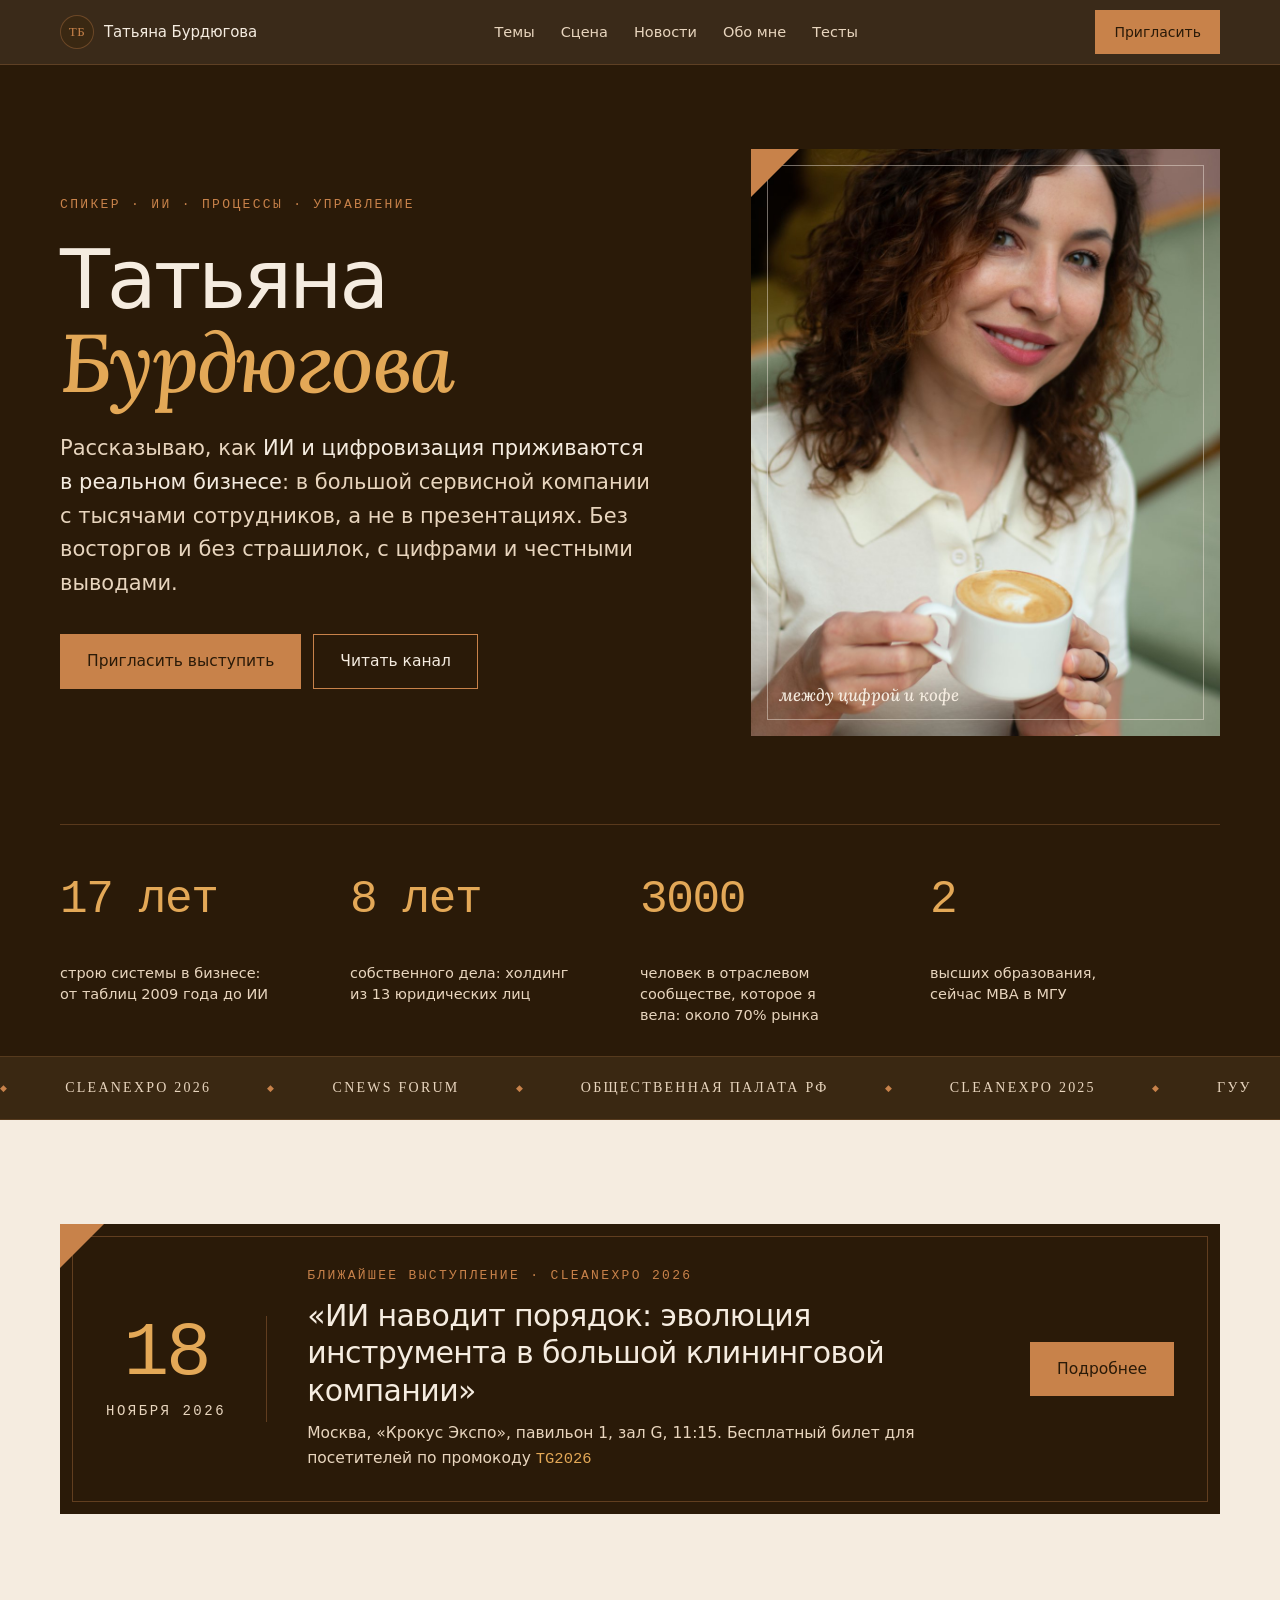
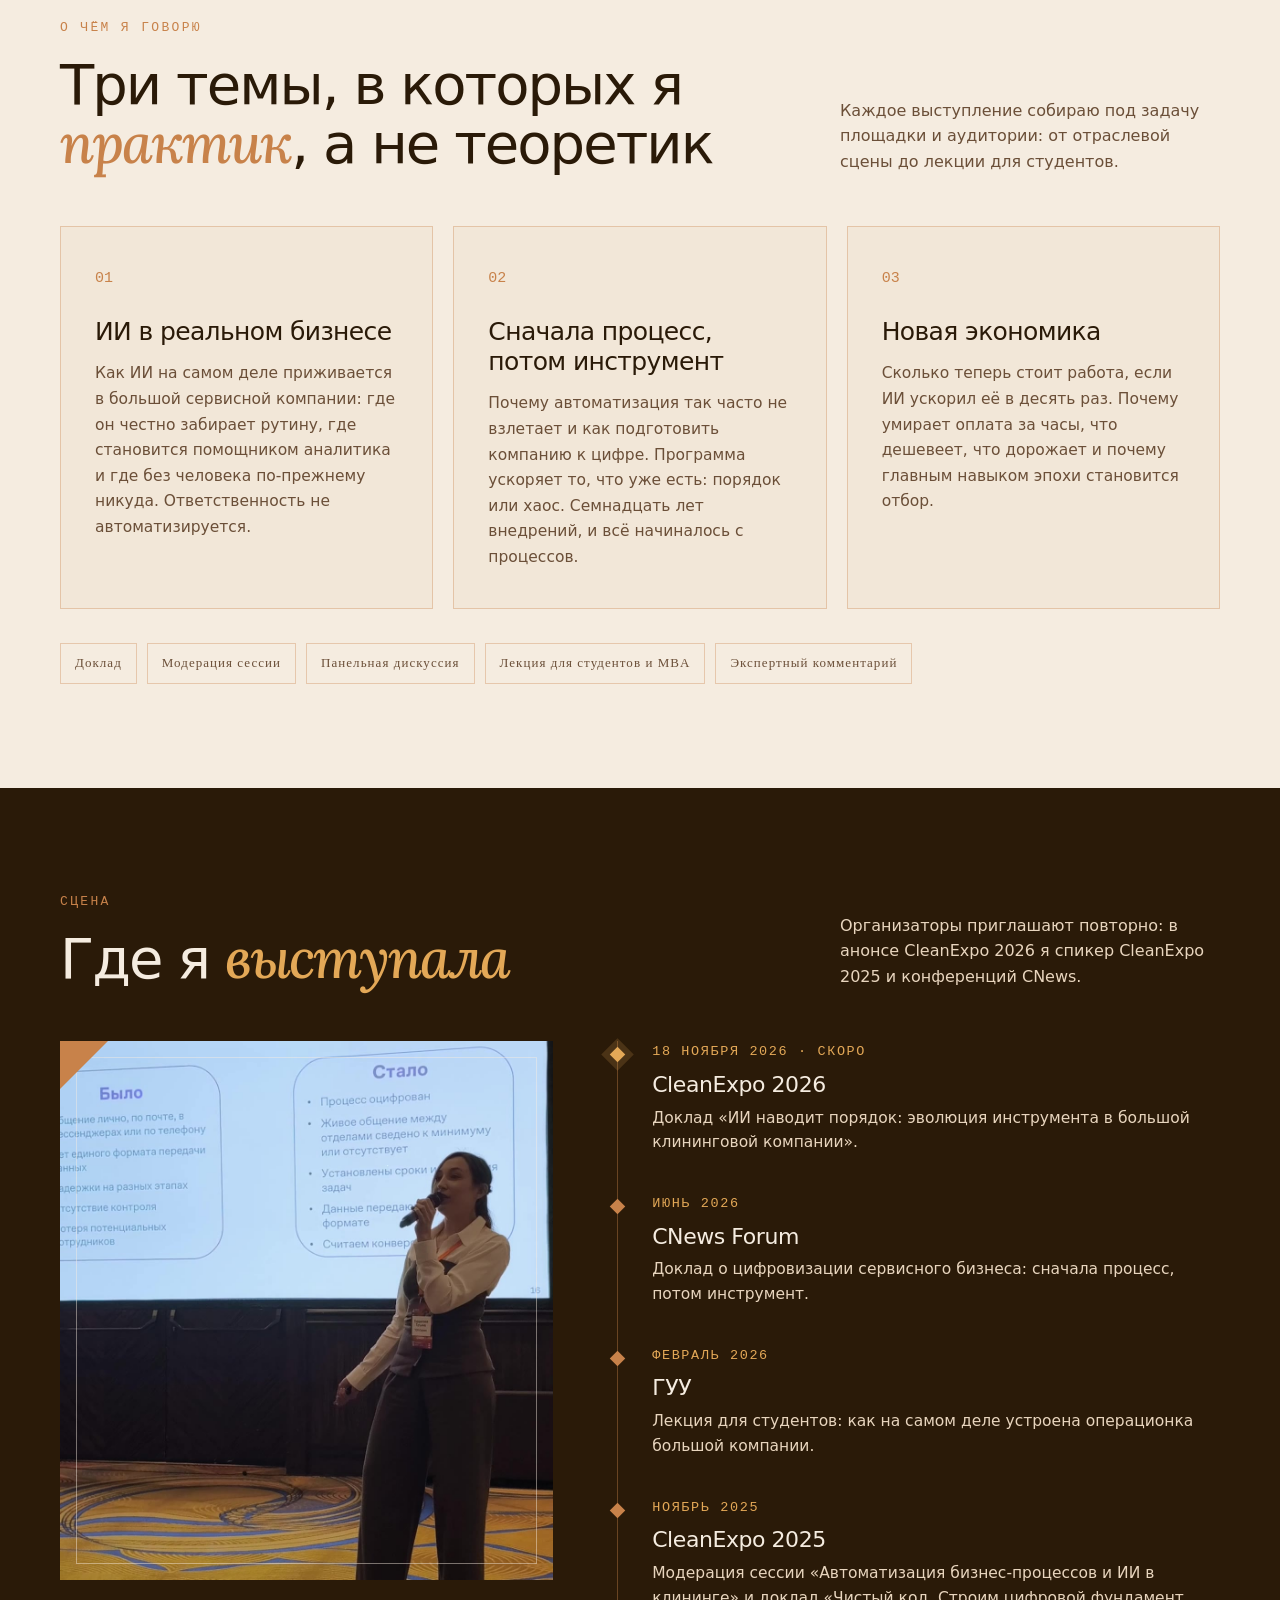
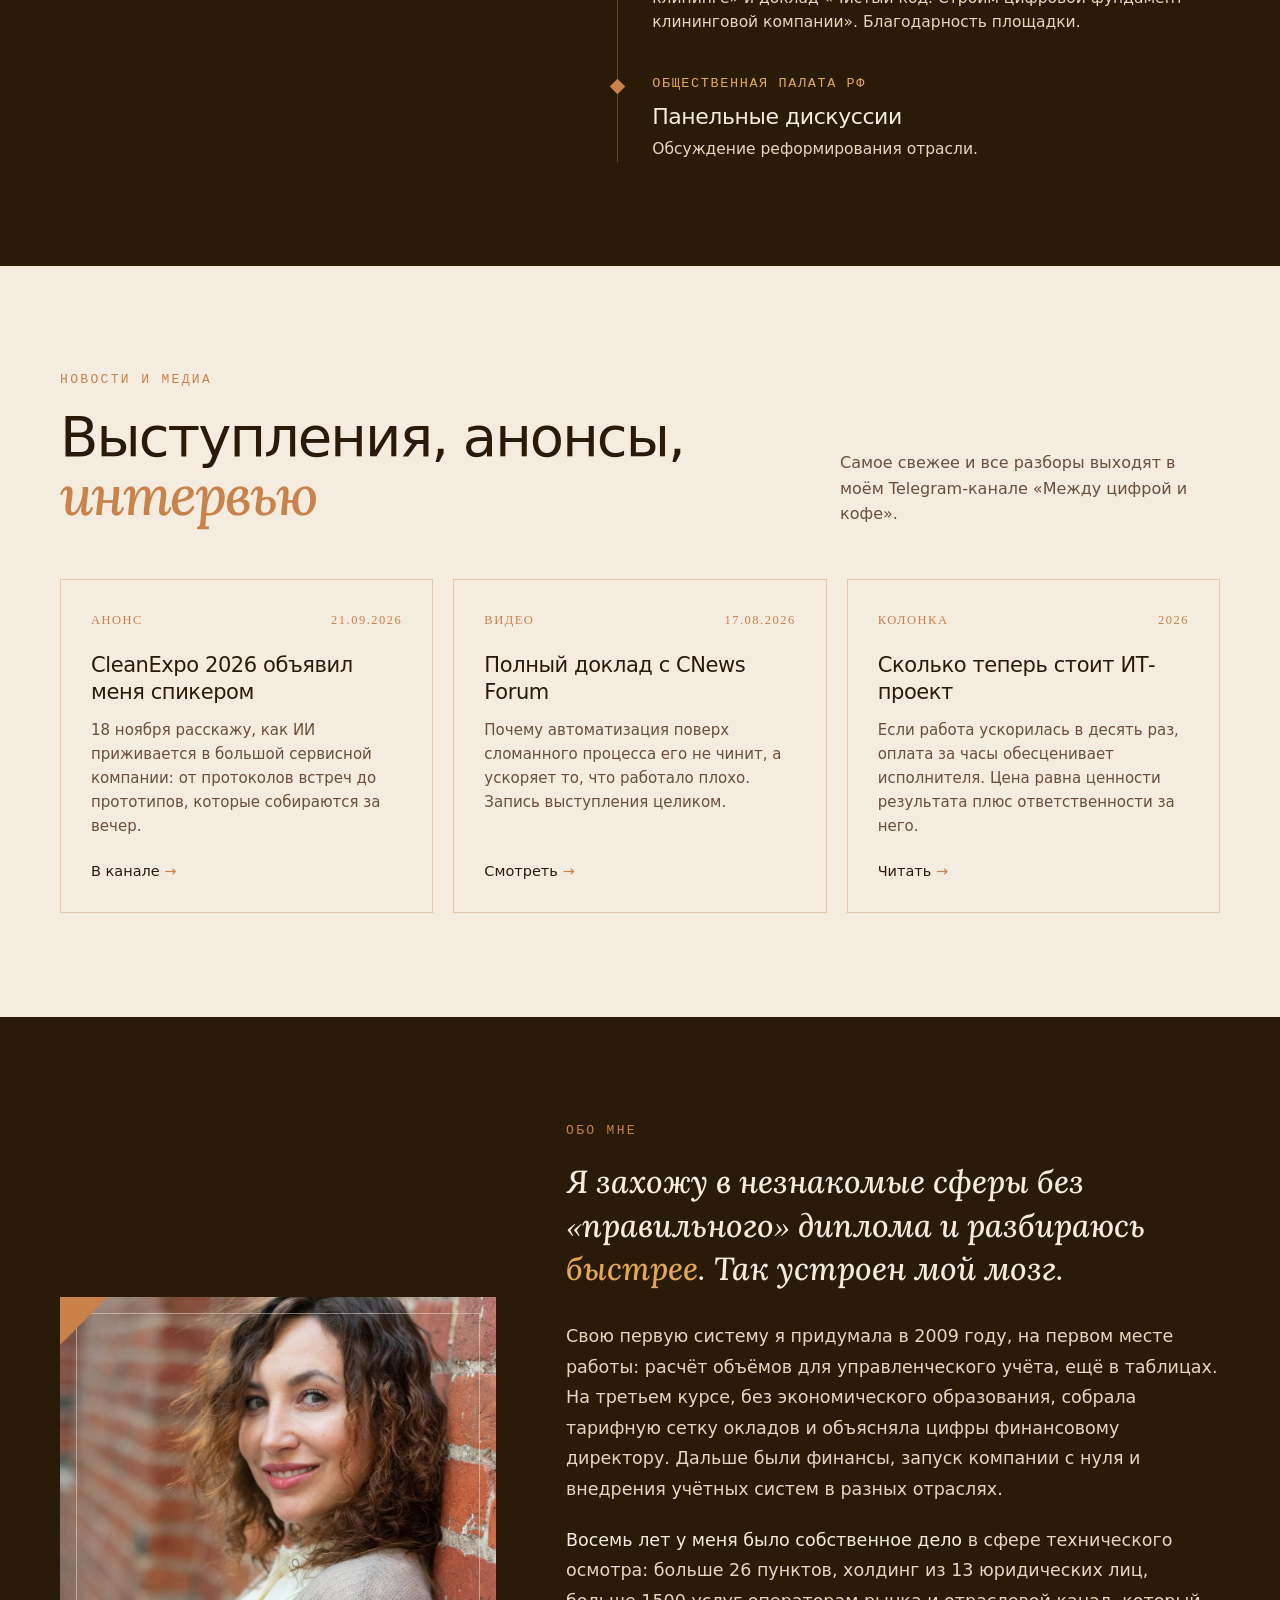
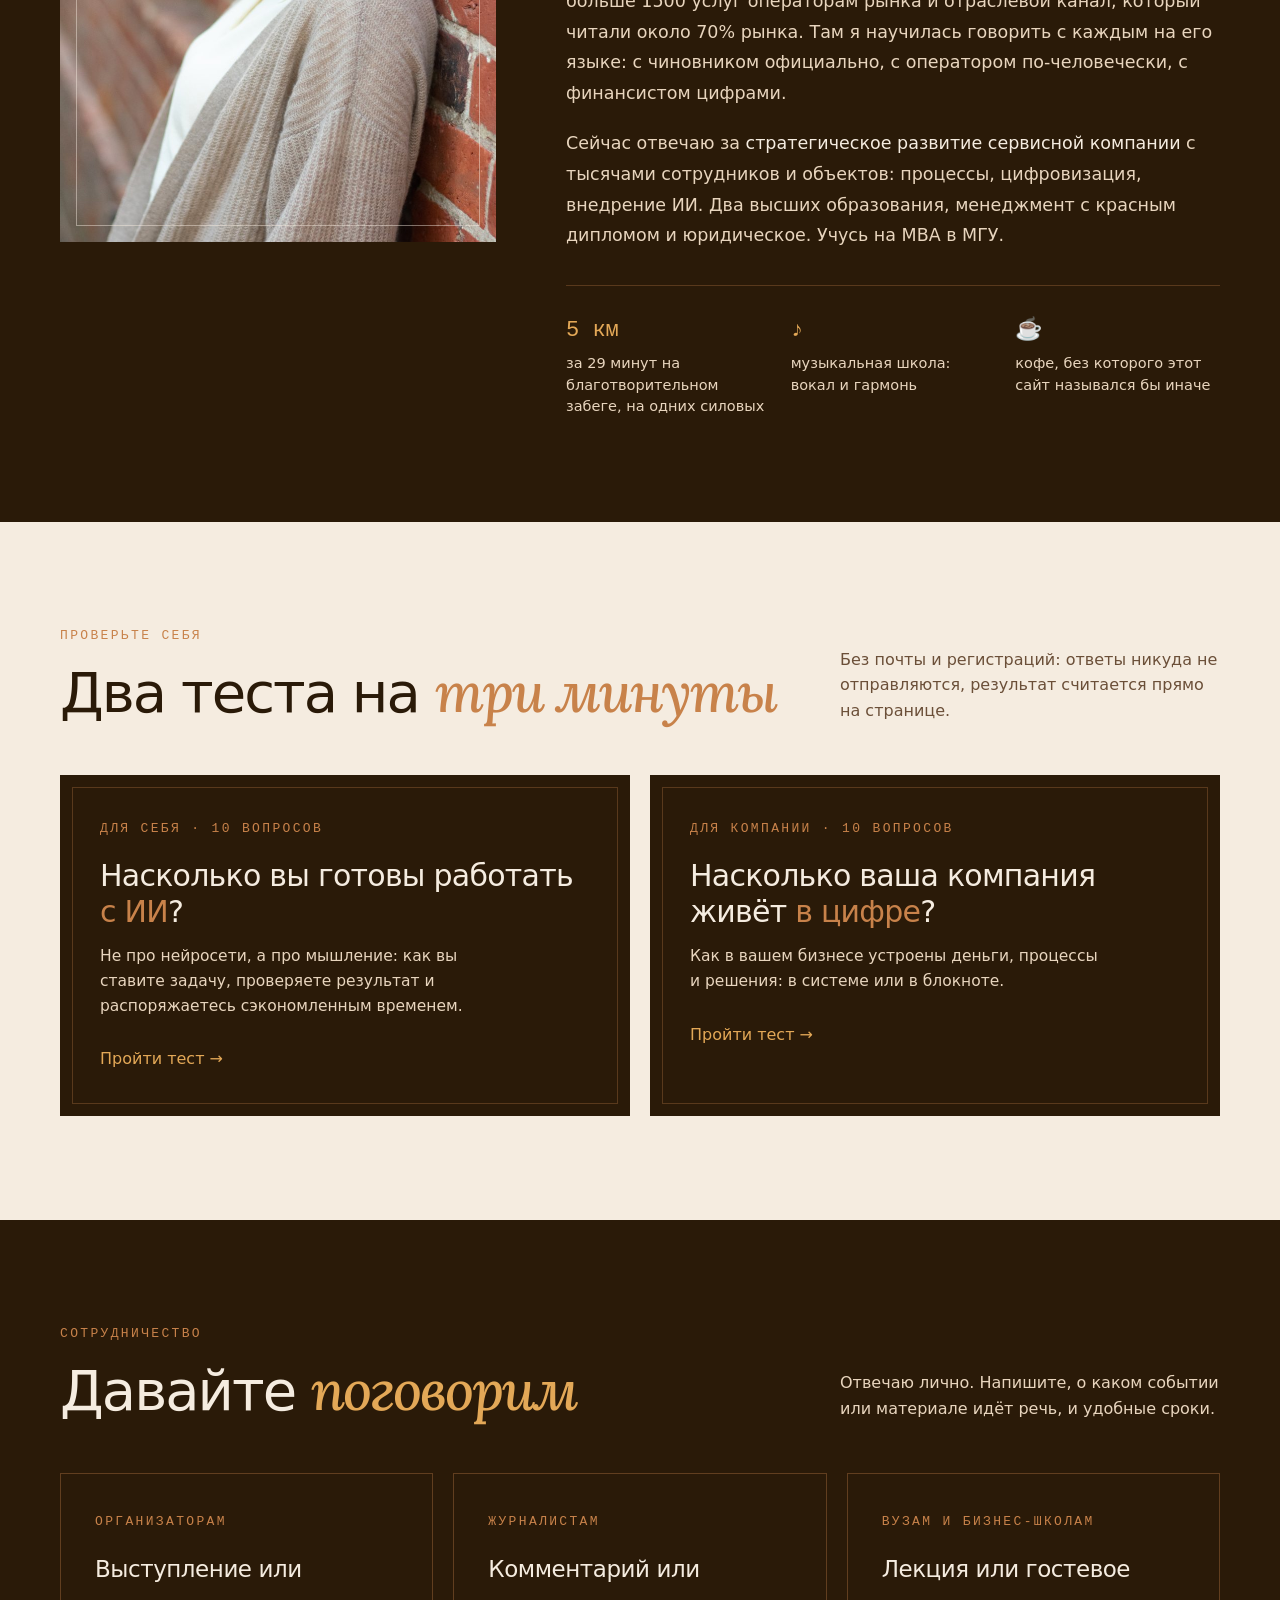
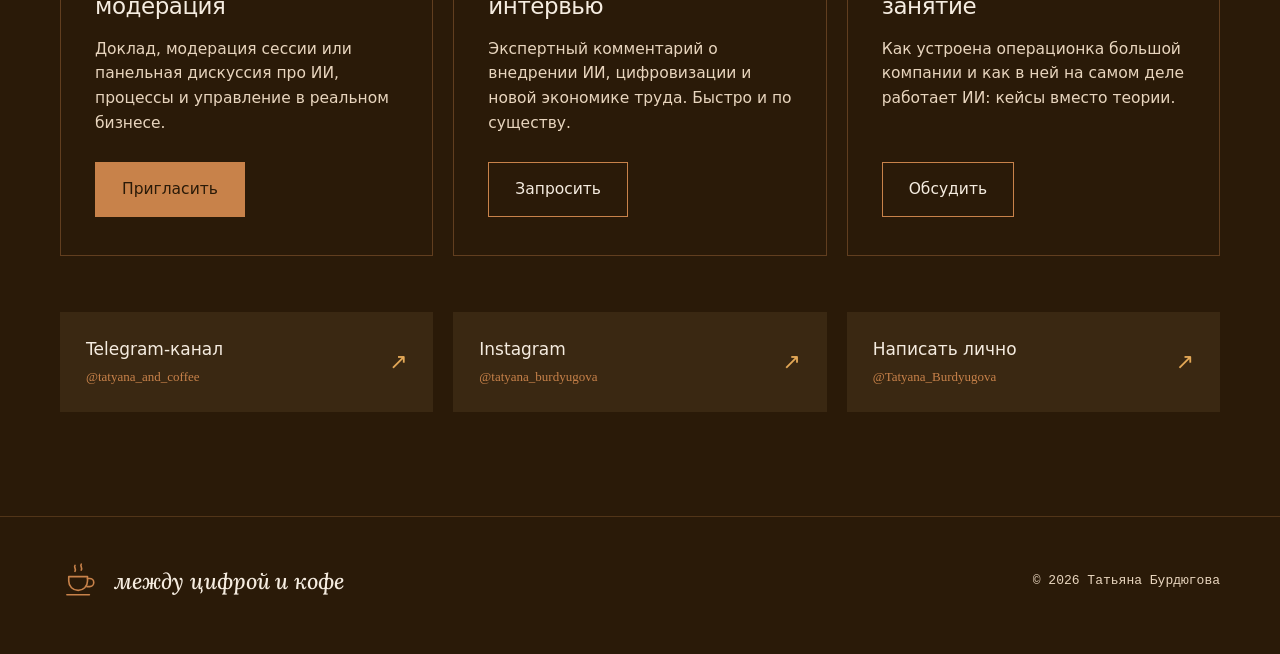
==== index.html @ 152f43ea "Сайт-визитка спикера: первая версия Co-Authored-By: Claude Opus 5.5 <noreply@anthropic.com>" ====
<!doctype html>
<html lang="ru">
<head>
<meta charset="utf-8">
<meta name="viewport" content="width=device-width, initial-scale=1">
<title>Татьяна Бурдюгова · спикер: ИИ и управление в реальном бизнесе</title>
<meta name="description" content="Татьяна Бурдюгова: спикер и практик. Как ИИ и цифровизация приживаются в большом сервисном бизнесе. Строит системы с 2009 года. Выступления, лекции, комментарии для СМИ.">
<meta property="og:title" content="Татьяна Бурдюгова · ИИ и управление в реальном бизнесе">
<meta property="og:description" content="Спикер и практик: как ИИ приживается в реальной работе большой компании. Выступления, лекции, комментарии для СМИ.">
<meta property="og:image" content="https://tatyanaburdyugova.com/img/hero.jpg">
<meta property="og:url" content="https://tatyanaburdyugova.com/">
<link rel="canonical" href="https://tatyanaburdyugova.com/">
<meta property="og:type" content="profile">
<meta name="theme-color" content="#2A1A08">
<script type="application/ld+json">
{
  "@context": "https://schema.org",
  "@type": "Person",
  "name": "Татьяна Бурдюгова",
  "url": "https://tatyanaburdyugova.com/",
  "image": "https://tatyanaburdyugova.com/img/hero.jpg",
  "description": "Спикер и практик: внедрение ИИ и цифровизация в сервисном бизнесе. Строит системы в бизнесе с 2009 года.",
  "knowsAbout": ["искусственный интеллект в бизнесе", "цифровизация", "бизнес-процессы", "управленческий учёт", "стратегия"],
  "alumniOf": ["МГУ имени М. В. Ломоносова (MBA)"],
  "sameAs": ["https://t.me/tatyana_and_coffee", "https://instagram.com/tatyana_burdyugova"]
}
</script>
<style>
  @font-face { font-family:'Inter'; font-weight:400; font-display:swap; src:url(fonts/Inter-Regular.woff2) format('woff2'); }
  @font-face { font-family:'Inter'; font-weight:500; font-display:swap; src:url(fonts/Inter-Medium.woff2) format('woff2'); }
  @font-face { font-family:'Lora'; font-style:italic; font-weight:500; font-display:swap; unicode-range:U+0301,U+0400-045F,U+0490-0491,U+04B0-04B1,U+2116; src:url(fonts/Lora-Italic-cyr.woff2) format('woff2'); }
  @font-face { font-family:'Lora'; font-style:italic; font-weight:500; font-display:swap; src:url(fonts/Lora-Italic-lat.woff2) format('woff2'); }
  @font-face { font-family:'Plex Mono'; font-weight:500; font-display:swap; unicode-range:U+0301,U+0400-045F,U+0490-0491,U+04B0-04B1,U+2116; src:url(fonts/PlexMono-cyr.woff2) format('woff2'); }
  @font-face { font-family:'Plex Mono'; font-weight:500; font-display:swap; src:url(fonts/PlexMono-lat.woff2) format('woff2'); }

  :root {
    --dark:#2A1A08; --mocha:#3A2812; --milk:#F5ECE0; --latte:#E8D5BE;
    --cinnamon:#C8824A; --espresso:#6B4F38; --amber:#E3A857;
    --line:rgba(200,130,74,.35);
    --wrap:min(1160px, 100% - 40px);
  }
  * { margin:0; padding:0; box-sizing:border-box; }
  html { scroll-behavior:smooth; -webkit-text-size-adjust:100%; }
  body { font-family:'Inter',system-ui,sans-serif; background:var(--milk); color:var(--dark); line-height:1.6; }
  a { color:inherit; }
  img { display:block; max-width:100%; height:auto; }
  ::selection { background:var(--latte); }
  :focus-visible { outline:2px solid var(--amber); outline-offset:3px; }

  .wrap { width:var(--wrap); margin:0 auto; }
  .mono { font-family:'Plex Mono',monospace; font-weight:500; }
  .voice { font-family:'Lora',serif; font-style:italic; font-weight:500; }
  .spark { color:var(--amber); }
  .light .spark { color:var(--cinnamon); }
  .tag { font-family:'Plex Mono',monospace; font-weight:500; font-size:13px; letter-spacing:.18em; text-transform:uppercase; color:var(--cinnamon); }

  /* ——— навигация ——— */
  .nav { position:sticky; top:0; z-index:20; background:rgba(42,26,8,.92); backdrop-filter:blur(10px); -webkit-backdrop-filter:blur(10px); border-bottom:1px solid rgba(200,130,74,.25); }
  .nav .wrap { display:flex; align-items:center; justify-content:space-between; height:64px; gap:20px; }
  .logo { display:flex; align-items:center; gap:10px; text-decoration:none; color:var(--milk); }
  .logo .mk { width:34px; height:34px; border-radius:50%; background:var(--mocha); border:1px solid var(--line); display:grid; place-items:center; font-family:'Plex Mono'; font-size:13px; color:var(--cinnamon); letter-spacing:.04em; }
  .logo span { font-size:15px; font-weight:500; letter-spacing:-0.01em; }
  .nav ul { display:flex; gap:26px; list-style:none; }
  .nav ul a { color:var(--latte); text-decoration:none; font-size:14.5px; }
  .nav ul a:hover { color:var(--amber); }
  .btn { display:inline-flex; align-items:center; gap:10px; padding:14px 26px; background:var(--cinnamon); color:var(--dark); text-decoration:none; font-weight:500; font-size:15.5px; border:1px solid var(--cinnamon); transition:background .2s, color .2s; }
  .btn:hover { background:var(--amber); border-color:var(--amber); }
  .btn.ghost { background:transparent; color:var(--milk); }
  .btn.ghost:hover { background:var(--mocha); color:var(--amber); }
  .light .btn.ghost { color:var(--dark); }
  .light .btn.ghost:hover { background:var(--latte); color:var(--dark); }
  .nav .btn { padding:10px 18px; font-size:14px; }
  @media (max-width:860px){ .nav ul { display:none; } }

  /* ——— первый экран ——— */
  .hero { background:var(--dark); color:var(--milk); position:relative; overflow:hidden; }
  .hero-in { display:grid; grid-template-columns:1.15fr .85fr; gap:56px; align-items:center; padding:84px 0 88px; }
  .hero h1 { font-weight:500; font-size:clamp(44px, 6.4vw, 84px); line-height:1.02; letter-spacing:-0.04em; margin:22px 0 26px; }
  .hero h1 .voice { color:var(--amber); letter-spacing:-0.02em; }
  .hero .lead { font-size:clamp(18px, 1.7vw, 21px); line-height:1.6; color:var(--latte); max-width:600px; }
  .hero .lead b { color:var(--milk); font-weight:500; }
  .hero .cta { display:flex; gap:12px; flex-wrap:wrap; margin-top:34px; }
  .photo { position:relative; }
  .photo img { width:100%; aspect-ratio:4/5; object-fit:cover; object-position:center 40%; }
  .photo::after { content:''; position:absolute; inset:16px; border:1px solid rgba(245,236,224,.45); pointer-events:none; }
  .photo .corner { position:absolute; top:0; left:0; width:0; height:0; border-top:48px solid var(--cinnamon); border-right:48px solid transparent; z-index:2; }
  .photo .cap { position:absolute; left:28px; bottom:26px; z-index:2; font-size:17px; color:var(--milk); }
  .facts { display:grid; grid-template-columns:repeat(4, 1fr); border-top:1px solid rgba(200,130,74,.3); }
  .facts div { padding:26px 22px 30px 0; }
  .facts .n { font-size:clamp(34px, 3.6vw, 48px); color:var(--amber); line-height:1; letter-spacing:-0.03em; }
  .facts p { margin-top:10px; font-size:14.5px; line-height:1.45; color:var(--latte); max-width:220px; }
  @media (max-width:900px){
    .hero-in { grid-template-columns:1fr; gap:40px; padding:56px 0 60px; }
    .photo { max-width:440px; }
    .facts { grid-template-columns:repeat(2, 1fr); }
  }

  /* ——— бегущая строка площадок ——— */
  .marquee { background:var(--mocha); color:var(--latte); overflow:hidden; border-top:1px solid rgba(200,130,74,.2); border-bottom:1px solid rgba(200,130,74,.2); }
  .marquee .track { display:flex; gap:56px; width:max-content; padding:20px 0; animation:run 38s linear infinite; }
  .marquee span { font-family:'Plex Mono'; font-size:14px; letter-spacing:.16em; text-transform:uppercase; white-space:nowrap; }
  .marquee span::before { content:'◆'; color:var(--cinnamon); margin-right:56px; font-size:9px; vertical-align:middle; }
  @keyframes run { to { transform:translateX(-50%); } }

  /* ——— секции ——— */
  section { padding:104px 0; }
  .light { background:var(--milk); color:var(--dark); }
  .dark { background:var(--dark); color:var(--milk); }
  .head { display:flex; justify-content:space-between; align-items:end; gap:30px; margin-bottom:52px; flex-wrap:wrap; }
  .head h2 { font-weight:500; font-size:clamp(34px, 4.4vw, 56px); line-height:1.06; letter-spacing:-0.035em; margin-top:16px; max-width:720px; }
  .head h2 .voice { color:var(--cinnamon); }
  .dark .head h2 .voice { color:var(--amber); }
  .head p { max-width:380px; color:var(--espresso); font-size:16px; }
  .dark .head p { color:var(--latte); }
  @media (max-width:700px){ section { padding:72px 0; } }

  /* ближайшее выступление */
  .next { position:relative; display:grid; grid-template-columns:auto 1fr auto; gap:40px; align-items:center; padding:42px 46px; background:var(--dark); color:var(--milk); }
  .next::after { content:''; position:absolute; inset:12px; border:1px solid rgba(200,130,74,.35); pointer-events:none; }
  .next .corner { position:absolute; top:0; left:0; border-top:44px solid var(--cinnamon); border-right:44px solid transparent; }
  .next .date { text-align:center; padding-right:40px; border-right:1px solid rgba(200,130,74,.35); }
  .next .date .d { font-size:76px; line-height:1; color:var(--amber); letter-spacing:-0.04em; }
  .next .date .m { font-size:14px; letter-spacing:.18em; text-transform:uppercase; color:var(--latte); margin-top:8px; }
  .next h3 { font-weight:500; font-size:clamp(22px, 2.4vw, 30px); line-height:1.25; letter-spacing:-0.02em; margin:10px 0 12px; }
  .next p { color:var(--latte); font-size:15.5px; }
  .next p b { color:var(--amber); font-weight:500; }
  @media (max-width:860px){ .next { grid-template-columns:1fr; padding:36px 28px; gap:24px; } .next .date { border-right:none; padding-right:0; text-align:left; } }

  /* темы */
  .topics { display:grid; grid-template-columns:repeat(3, 1fr); gap:20px; margin-top:22px; }
  .topic { position:relative; padding:40px 34px 38px; border:1px solid var(--line); background:rgba(232,213,190,.25); transition:transform .25s, background .25s; }
  .topic:hover { transform:translateY(-4px); background:var(--latte); }
  .topic .num { font-size:15px; color:var(--cinnamon); }
  .topic h3 { font-weight:500; font-size:25px; line-height:1.2; letter-spacing:-0.025em; margin:26px 0 14px; }
  .topic p { font-size:15.5px; color:var(--espresso); line-height:1.65; }
  .formats { display:flex; flex-wrap:wrap; gap:10px; margin-top:34px; }
  .formats span { font-family:'Plex Mono'; font-size:13px; letter-spacing:.08em; padding:9px 14px; border:1px solid var(--line); color:var(--espresso); }
  @media (max-width:900px){ .topics { grid-template-columns:1fr; } }

  /* сцена */
  .stage { display:grid; grid-template-columns:.9fr 1.1fr; gap:64px; align-items:start; }
  .stage .photo img { aspect-ratio:auto; }
  .tl { list-style:none; border-left:1px solid rgba(200,130,74,.4); }
  .tl li { position:relative; padding:0 0 38px 34px; }
  .tl li::before { content:''; position:absolute; left:-6px; top:8px; width:11px; height:11px; background:var(--cinnamon); transform:rotate(45deg); }
  .tl li.soon::before { background:var(--amber); box-shadow:0 0 0 6px rgba(227,168,87,.18); }
  .tl .when { font-size:13.5px; letter-spacing:.12em; text-transform:uppercase; color:var(--amber); }
  .tl h3 { font-weight:500; font-size:22px; line-height:1.3; letter-spacing:-0.02em; margin:8px 0 6px; }
  .tl p { color:var(--latte); font-size:15.5px; }
  @media (max-width:900px){ .stage { grid-template-columns:1fr; gap:44px; } }

  /* новости */
  .news { display:grid; grid-template-columns:repeat(3, 1fr); gap:20px; }
  .card { display:flex; flex-direction:column; padding:30px 30px 28px; border:1px solid var(--line); text-decoration:none; transition:background .25s, transform .25s; min-height:250px; }
  .card:hover { background:var(--latte); transform:translateY(-4px); }
  .card .meta { display:flex; justify-content:space-between; gap:12px; font-family:'Plex Mono'; font-size:12.5px; letter-spacing:.12em; text-transform:uppercase; color:var(--cinnamon); }
  .card h3 { font-weight:500; font-size:21px; line-height:1.3; letter-spacing:-0.02em; margin:22px 0 12px; }
  .card p { font-size:15px; color:var(--espresso); }
  .card .more { margin-top:auto; padding-top:22px; font-size:14.5px; font-weight:500; color:var(--dark); }
  .card .more::after { content:' →'; color:var(--cinnamon); }
  @media (max-width:900px){ .news { grid-template-columns:1fr; } .card { min-height:0; } }

  /* обо мне */
  .about { display:grid; grid-template-columns:.8fr 1.2fr; gap:70px; align-items:center; }
  .about .text p { font-size:17.5px; line-height:1.75; color:var(--latte); margin-bottom:20px; }
  .about .text p b { color:var(--milk); font-weight:500; }
  .about .text .quote { font-size:clamp(24px, 2.6vw, 32px); line-height:1.35; color:var(--milk); margin-bottom:30px; }
  .about .text .quote span { color:var(--amber); }
  .offwork { margin-top:34px; padding-top:28px; border-top:1px solid rgba(200,130,74,.3); display:grid; grid-template-columns:repeat(3, 1fr); gap:20px; }
  .offwork div { font-size:14.5px; color:var(--latte); line-height:1.5; }
  .offwork .mono { display:block; color:var(--amber); font-size:22px; margin-bottom:6px; }
  @media (max-width:900px){ .about { grid-template-columns:1fr; gap:44px; } .offwork { grid-template-columns:1fr; } }

  /* тесты */
  .tests { display:grid; grid-template-columns:1fr 1fr; gap:20px; }
  .test { position:relative; padding:44px 40px; background:var(--dark); color:var(--milk); text-decoration:none; overflow:hidden; transition:transform .25s; }
  .test:hover { transform:translateY(-4px); }
  .test::after { content:''; position:absolute; inset:12px; border:1px solid rgba(200,130,74,.3); pointer-events:none; }
  .test h3 { font-weight:500; font-size:clamp(24px, 2.4vw, 30px); line-height:1.2; letter-spacing:-0.025em; margin:18px 0 14px; }
  .test p { color:var(--latte); font-size:15.5px; max-width:420px; }
  .test .go { display:inline-block; margin-top:28px; color:var(--amber); font-weight:500; }
  .test .go::after { content:' →'; }
  @media (max-width:900px){ .tests { grid-template-columns:1fr; } }

  /* запросы и площадки */
  .reqs { display:grid; grid-template-columns:repeat(3, 1fr); gap:20px; }
  .req { padding:38px 34px; border:1px solid rgba(200,130,74,.35); display:flex; flex-direction:column; }
  .req h3 { font-weight:500; font-size:23px; letter-spacing:-0.02em; margin:18px 0 12px; }
  .req p { color:var(--latte); font-size:15.5px; margin-bottom:26px; }
  .req .btn { margin-top:auto; align-self:flex-start; }
  .links { display:grid; grid-template-columns:repeat(3, 1fr); gap:20px; margin-top:56px; }
  .links a { display:flex; justify-content:space-between; align-items:center; padding:24px 26px; background:var(--mocha); text-decoration:none; transition:background .2s; }
  .links a:hover { background:#4A3418; }
  .links b { font-weight:500; font-size:17px; color:var(--milk); display:block; }
  .links small { font-family:'Plex Mono'; font-size:13px; color:var(--cinnamon); }
  .links .arr { color:var(--amber); font-size:22px; }
  @media (max-width:900px){ .reqs, .links { grid-template-columns:1fr; } }

  footer { background:var(--dark); color:var(--latte); padding:44px 0 54px; border-top:1px solid rgba(200,130,74,.25); }
  footer .wrap { display:flex; justify-content:space-between; align-items:center; gap:20px; flex-wrap:wrap; }
  footer .sig { display:flex; align-items:center; gap:14px; }
  footer .sig .voice { font-size:22px; color:var(--milk); }
  footer small { font-size:13px; }

  /* появление при прокрутке */
  .rv { opacity:0; transform:translateY(26px); transition:opacity .7s ease, transform .7s ease; }
  .rv.on { opacity:1; transform:none; }
  @media (prefers-reduced-motion: reduce){ .rv { opacity:1; transform:none; transition:none; } .marquee .track { animation:none; } html { scroll-behavior:auto; } }
</style>
</head>
<body>

<nav class="nav" aria-label="Основное меню">
  <div class="wrap">
    <a class="logo" href="#top"><span class="mk">ТБ</span><span>Татьяна Бурдюгова</span></a>
    <ul>
      <li><a href="#topics">Темы</a></li>
      <li><a href="#stage">Сцена</a></li>
      <li><a href="#news">Новости</a></li>
      <li><a href="#about">Обо мне</a></li>
      <li><a href="#tests">Тесты</a></li>
    </ul>
    <a class="btn" href="#contact">Пригласить</a>
  </div>
</nav>

<!-- ПЕРВЫЙ ЭКРАН -->
<header class="hero" id="top">
  <div class="wrap hero-in">
    <div>
      <div class="tag">Спикер · ИИ · процессы · управление</div>
      <h1>Татьяна<br><span class="voice">Бурдюгова</span></h1>
      <p class="lead">Рассказываю, как <b>ИИ и цифровизация приживаются в реальном бизнесе</b>: в большой сервисной компании с тысячами сотрудников, а не в презентациях. Без восторгов и без страшилок, с цифрами и честными выводами.</p>
      <div class="cta">
        <a class="btn" href="#contact">Пригласить выступить</a>
        <a class="btn ghost" href="https://t.me/tatyana_and_coffee" target="_blank" rel="noopener">Читать канал</a>
      </div>
    </div>
    <div class="photo">
      <div class="corner"></div>
      <img src="img/hero.jpg" alt="Татьяна Бурдюгова с чашкой капучино" width="1000" height="1500" fetchpriority="high">
      <div class="cap voice">между цифрой и кофе</div>
    </div>
  </div>
  <div class="wrap facts">
    <div><div class="n mono">17 лет</div><p>строю системы в бизнесе: от таблиц 2009 года до ИИ</p></div>
    <div><div class="n mono">8 лет</div><p>собственного дела: холдинг из 13 юридических лиц</p></div>
    <div><div class="n mono">3000</div><p>человек в отраслевом сообществе, которое я вела: около 70% рынка</p></div>
    <div><div class="n mono">2</div><p>высших образования, сейчас MBA в МГУ</p></div>
  </div>
</header>

<div class="marquee" aria-hidden="true">
  <div class="track">
    <span>CleanExpo 2026</span><span>CNews Forum</span><span>Общественная палата РФ</span><span>CleanExpo 2025</span><span>ГУУ</span><span>MBA МГУ</span>
    <span>CleanExpo 2026</span><span>CNews Forum</span><span>Общественная палата РФ</span><span>CleanExpo 2025</span><span>ГУУ</span><span>MBA МГУ</span>
  </div>
</div>

<!-- БЛИЖАЙШЕЕ ВЫСТУПЛЕНИЕ -->
<section class="light" style="padding-bottom:40px">
  <div class="wrap rv">
    <div class="next">
      <div class="corner"></div>
      <div class="date mono"><div class="d">18</div><div class="m">ноября 2026</div></div>
      <div>
        <div class="tag">Ближайшее выступление · CleanExpo 2026</div>
        <h3>«ИИ наводит порядок: эволюция инструмента в большой клининговой компании»</h3>
        <p>Москва, «Крокус Экспо», павильон 1, зал G, 11:15. Бесплатный билет для посетителей по промокоду <b class="mono">TG2026</b></p>
      </div>
      <a class="btn" href="https://t.me/tatyana_and_coffee" target="_blank" rel="noopener">Подробнее</a>
    </div>
  </div>
</section>

<!-- ТЕМЫ -->
<section class="light" id="topics" style="padding-top:64px">
  <div class="wrap">
    <div class="head rv">
      <div>
        <div class="tag">О чём я говорю</div>
        <h2>Три темы, в которых я <span class="voice">практик</span>, а не теоретик</h2>
      </div>
      <p>Каждое выступление собираю под задачу площадки и аудитории: от отраслевой сцены до лекции для студентов.</p>
    </div>
    <div class="topics">
      <article class="topic rv">
        <div class="num mono">01</div>
        <h3>ИИ в реальном бизнесе</h3>
        <p>Как ИИ на самом деле приживается в большой сервисной компании: где он честно забирает рутину, где становится помощником аналитика и где без человека по-прежнему никуда. Ответственность не автоматизируется.</p>
      </article>
      <article class="topic rv">
        <div class="num mono">02</div>
        <h3>Сначала процесс, потом инструмент</h3>
        <p>Почему автоматизация так часто не взлетает и как подготовить компанию к цифре. Программа ускоряет то, что уже есть: порядок или хаос. Семнадцать лет внедрений, и всё начиналось с процессов.</p>
      </article>
      <article class="topic rv">
        <div class="num mono">03</div>
        <h3>Новая экономика</h3>
        <p>Сколько теперь стоит работа, если ИИ ускорил её в десять раз. Почему умирает оплата за часы, что дешевеет, что дорожает и почему главным навыком эпохи становится отбор.</p>
      </article>
    </div>
    <div class="formats rv">
      <span>Доклад</span><span>Модерация сессии</span><span>Панельная дискуссия</span><span>Лекция для студентов и MBA</span><span>Экспертный комментарий</span>
    </div>
  </div>
</section>

<!-- СЦЕНА -->
<section class="dark" id="stage">
  <div class="wrap">
    <div class="head rv">
      <div>
        <div class="tag">Сцена</div>
        <h2>Где я <span class="voice">выступала</span></h2>
      </div>
      <p>Организаторы приглашают повторно: в анонсе CleanExpo 2026 я спикер CleanExpo 2025 и конференций CNews.</p>
    </div>
    <div class="stage">
      <div class="photo rv">
        <div class="corner"></div>
        <img src="img/stage.jpg" alt="Татьяна Бурдюгова на сцене CNews Forum, слайд «Было / Стало»" width="1080" height="1180" loading="lazy">
      </div>
      <ul class="tl rv">
        <li class="soon"><div class="when mono">18 ноября 2026 · скоро</div><h3>CleanExpo 2026</h3><p>Доклад «ИИ наводит порядок: эволюция инструмента в большой клининговой компании».</p></li>
        <li><div class="when mono">июнь 2026</div><h3>CNews Forum</h3><p>Доклад о цифровизации сервисного бизнеса: сначала процесс, потом инструмент.</p></li>
        <li><div class="when mono">февраль 2026</div><h3>ГУУ</h3><p>Лекция для студентов: как на самом деле устроена операционка большой компании.</p></li>
        <li><div class="when mono">ноябрь 2025</div><h3>CleanExpo 2025</h3><p>Модерация сессии «Автоматизация бизнес-процессов и ИИ в клининге» и доклад «Чистый код. Строим цифровой фундамент клининговой компании». Благодарность площадки.</p></li>
        <li style="padding-bottom:0"><div class="when mono">Общественная палата РФ</div><h3>Панельные дискуссии</h3><p>Обсуждение реформирования отрасли.</p></li>
      </ul>
    </div>
  </div>
</section>

<!-- НОВОСТИ (новые добавлять первыми) -->
<section class="light" id="news">
  <div class="wrap">
    <div class="head rv">
      <div>
        <div class="tag">Новости и медиа</div>
        <h2>Выступления, анонсы, <span class="voice">интервью</span></h2>
      </div>
      <p>Самое свежее и все разборы выходят в моём Telegram-канале «Между цифрой и кофе».</p>
    </div>
    <div class="news">
      <a class="card rv" href="https://t.me/tatyana_and_coffee" target="_blank" rel="noopener">
        <div class="meta"><span>Анонс</span><span>21.09.2026</span></div>
        <h3>CleanExpo 2026 объявил меня спикером</h3>
        <p>18 ноября расскажу, как ИИ приживается в большой сервисной компании: от протоколов встреч до прототипов, которые собираются за вечер.</p>
        <span class="more">В канале</span>
      </a>
      <a class="card rv" href="https://t.me/tatyana_and_coffee" target="_blank" rel="noopener">
        <div class="meta"><span>Видео</span><span>17.08.2026</span></div>
        <h3>Полный доклад с CNews Forum</h3>
        <p>Почему автоматизация поверх сломанного процесса его не чинит, а ускоряет то, что работало плохо. Запись выступления целиком.</p>
        <span class="more">Смотреть</span>
      </a>
      <a class="card rv" href="https://t.me/tatyana_and_coffee" target="_blank" rel="noopener">
        <div class="meta"><span>Колонка</span><span>2026</span></div>
        <h3>Сколько теперь стоит ИТ-проект</h3>
        <p>Если работа ускорилась в десять раз, оплата за часы обесценивает исполнителя. Цена равна ценности результата плюс ответственности за него.</p>
        <span class="more">Читать</span>
      </a>
    </div>
  </div>
</section>

<!-- ОБО МНЕ -->
<section class="dark" id="about">
  <div class="wrap about">
    <div class="photo rv">
      <div class="corner"></div>
      <img src="img/about.jpg" alt="Татьяна Бурдюгова" width="866" height="1300" loading="lazy">
    </div>
    <div class="text rv">
      <div class="tag" style="margin-bottom:20px">Обо мне</div>
      <p class="quote voice">Я захожу в незнакомые сферы без «правильного» диплома и разбираюсь <span>быстрее</span>. Так устроен мой мозг.</p>
      <p>Свою первую систему я придумала в 2009 году, на первом месте работы: расчёт объёмов для управленческого учёта, ещё в таблицах. На третьем курсе, без экономического образования, собрала тарифную сетку окладов и объясняла цифры финансовому директору. Дальше были финансы, запуск компании с нуля и внедрения учётных систем в разных отраслях.</p>
      <p><b>Восемь лет у меня было собственное дело</b> в сфере технического осмотра: больше 26 пунктов, холдинг из 13 юридических лиц, больше 1500 услуг операторам рынка и отраслевой канал, который читали около 70% рынка. Там я научилась говорить с каждым на его языке: с чиновником официально, с оператором по-человечески, с финансистом цифрами.</p>
      <p>Сейчас отвечаю за <b>стратегическое развитие сервисной компании</b> с тысячами сотрудников и объектов: процессы, цифровизация, внедрение ИИ. Два высших образования, менеджмент с красным дипломом и юридическое. Учусь на MBA в МГУ.</p>
      <div class="offwork">
        <div><span class="mono">5 км</span>за 29 минут на благотворительном забеге, на одних силовых</div>
        <div><span class="mono">♪</span>музыкальная школа: вокал и гармонь</div>
        <div><span class="mono">☕</span>кофе, без которого этот сайт назывался бы иначе</div>
      </div>
    </div>
  </div>
</section>

<!-- ТЕСТЫ -->
<section class="light" id="tests">
  <div class="wrap">
    <div class="head rv">
      <div>
        <div class="tag">Проверьте себя</div>
        <h2>Два теста на <span class="voice">три минуты</span></h2>
      </div>
      <p>Без почты и регистраций: ответы никуда не отправляются, результат считается прямо на странице.</p>
    </div>
    <div class="tests">
      <a class="test rv" href="test-ai.html">
        <div class="tag">Для себя · 10 вопросов</div>
        <h3>Насколько вы готовы работать <span class="spark">с&nbsp;ИИ</span>?</h3>
        <p>Не про нейросети, а про мышление: как вы ставите задачу, проверяете результат и распоряжаетесь сэкономленным временем.</p>
        <span class="go">Пройти тест</span>
      </a>
      <a class="test rv" href="test-biz.html">
        <div class="tag">Для компании · 10 вопросов</div>
        <h3>Насколько ваша компания живёт <span class="spark">в цифре</span>?</h3>
        <p>Как в вашем бизнесе устроены деньги, процессы и решения: в системе или в блокноте.</p>
        <span class="go">Пройти тест</span>
      </a>
    </div>
  </div>
</section>

<!-- ЗАПРОСЫ И ПЛОЩАДКИ -->
<section class="dark" id="contact">
  <div class="wrap">
    <div class="head rv">
      <div>
        <div class="tag">Сотрудничество</div>
        <h2>Давайте <span class="voice">поговорим</span></h2>
      </div>
      <p>Отвечаю лично. Напишите, о каком событии или материале идёт речь, и удобные сроки.</p>
    </div>
    <div class="reqs">
      <div class="req rv">
        <div class="tag">Организаторам</div>
        <h3>Выступление или модерация</h3>
        <p>Доклад, модерация сессии или панельная дискуссия про ИИ, процессы и управление в реальном бизнесе.</p>
        <a class="btn" href="https://t.me/Tatyana_Burdyugova" target="_blank" rel="noopener">Пригласить</a>
      </div>
      <div class="req rv">
        <div class="tag">Журналистам</div>
        <h3>Комментарий или интервью</h3>
        <p>Экспертный комментарий о внедрении ИИ, цифровизации и новой экономике труда. Быстро и по существу.</p>
        <a class="btn ghost" href="https://t.me/Tatyana_Burdyugova" target="_blank" rel="noopener">Запросить</a>
      </div>
      <div class="req rv">
        <div class="tag">Вузам и бизнес-школам</div>
        <h3>Лекция или гостевое занятие</h3>
        <p>Как устроена операционка большой компании и как в ней на самом деле работает ИИ: кейсы вместо теории.</p>
        <a class="btn ghost" href="https://t.me/Tatyana_Burdyugova" target="_blank" rel="noopener">Обсудить</a>
      </div>
    </div>
    <div class="links rv">
      <a href="https://t.me/tatyana_and_coffee" target="_blank" rel="noopener"><span><b>Telegram-канал</b><small>@tatyana_and_coffee</small></span><span class="arr">↗</span></a>
      <a href="https://instagram.com/tatyana_burdyugova" target="_blank" rel="noopener"><span><b>Instagram</b><small>@tatyana_burdyugova</small></span><span class="arr">↗</span></a>
      <a href="https://t.me/Tatyana_Burdyugova" target="_blank" rel="noopener"><span><b>Написать лично</b><small>@Tatyana_Burdyugova</small></span><span class="arr">↗</span></a>
    </div>
  </div>
</section>

<footer>
  <div class="wrap">
    <div class="sig">
      <svg width="40" height="40" viewBox="0 0 64 64" fill="none" stroke="#C8824A" stroke-width="2.6" stroke-linecap="round" stroke-linejoin="round" aria-hidden="true">
        <path d="M24 7c-2.5 3.5 2.5 5.5 0 9.5"/><path d="M34 5c-2.5 3.5 2.5 5.5 0 9.5"/>
        <path d="M14 25h30v7c0 8.8-6.7 15-15 15s-15-6.2-15-15v-7z"/>
        <path d="M44 28h3.5a6.5 6.5 0 0 1 0 13H43"/><path d="M11 54h36"/>
      </svg>
      <span class="voice">между цифрой и кофе</span>
    </div>
    <small class="mono">© 2026 Татьяна Бурдюгова</small>
  </div>
</footer>

<script>
  const io = new IntersectionObserver((es) => es.forEach(e => { if (e.isIntersecting) { e.target.classList.add('on'); io.unobserve(e.target); } }), { threshold: .12 });
  document.querySelectorAll('.rv').forEach(el => io.observe(el));
</script>
</body>
</html>
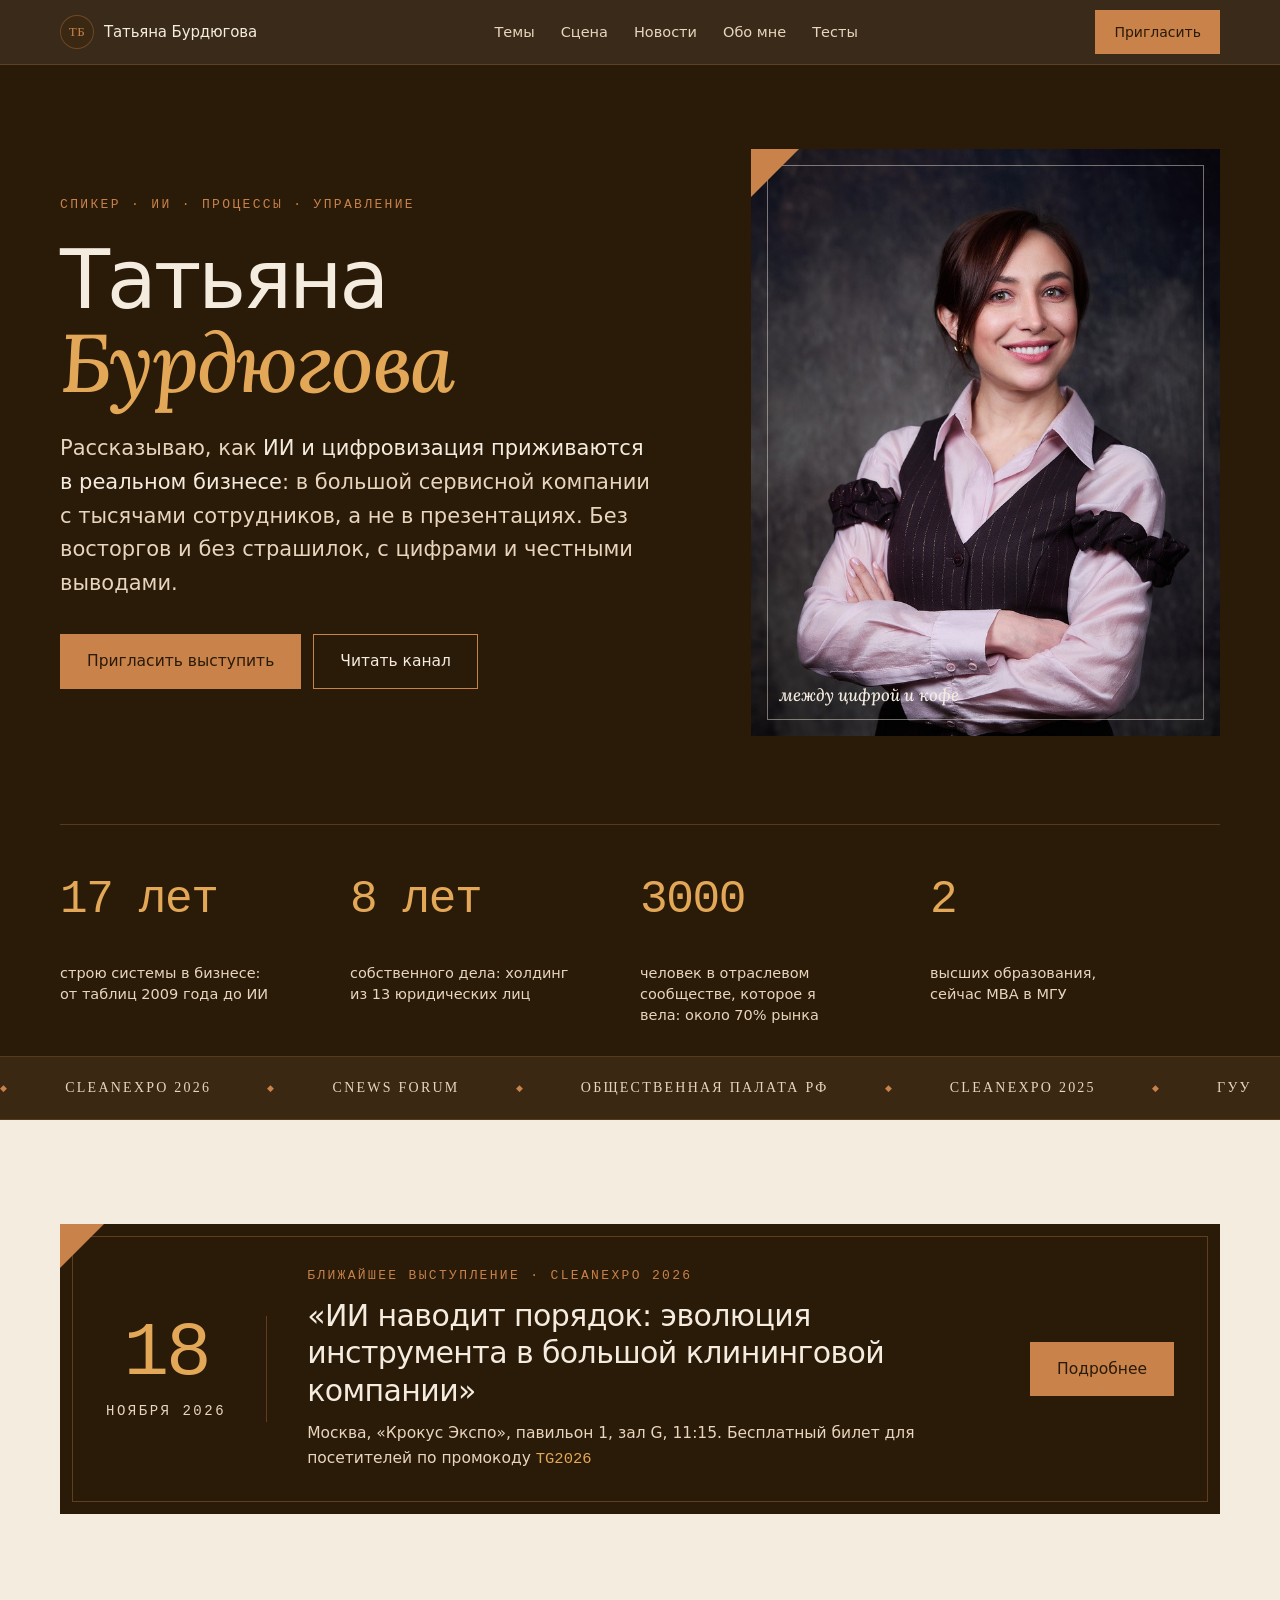
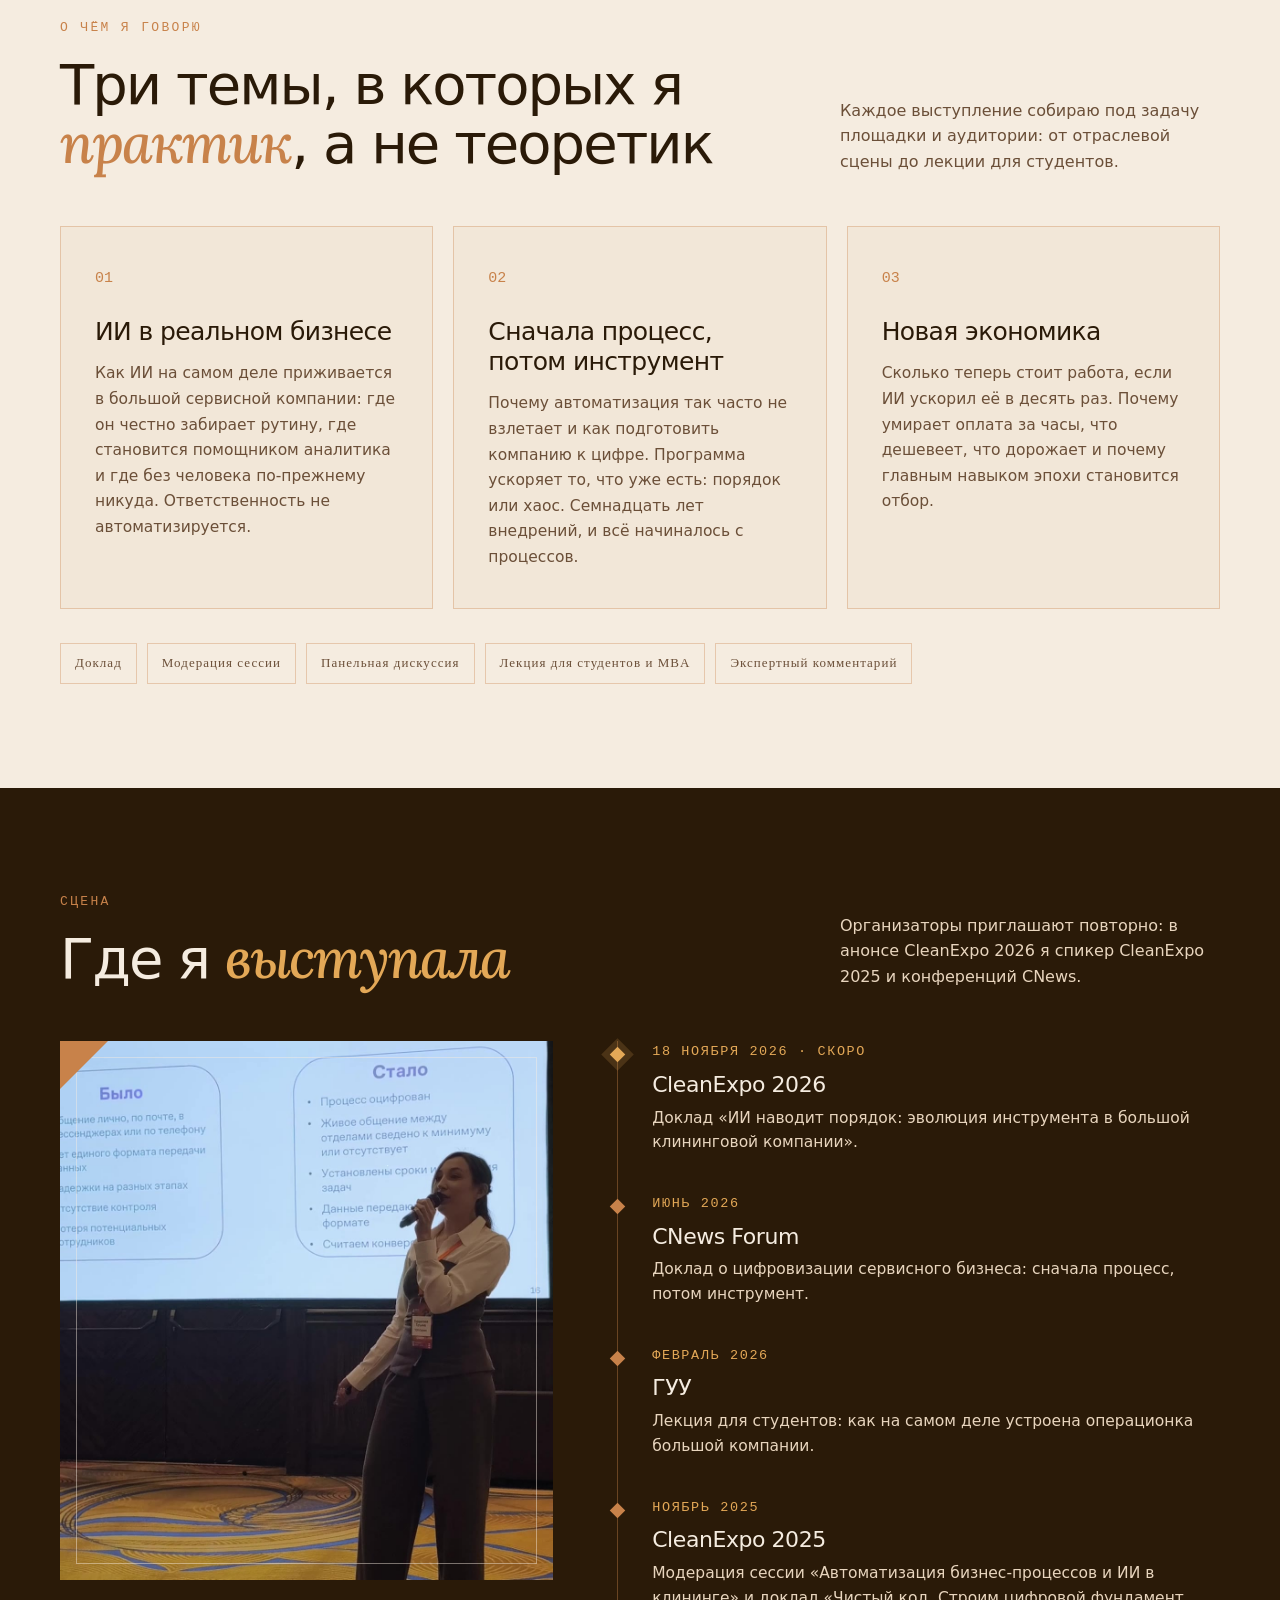
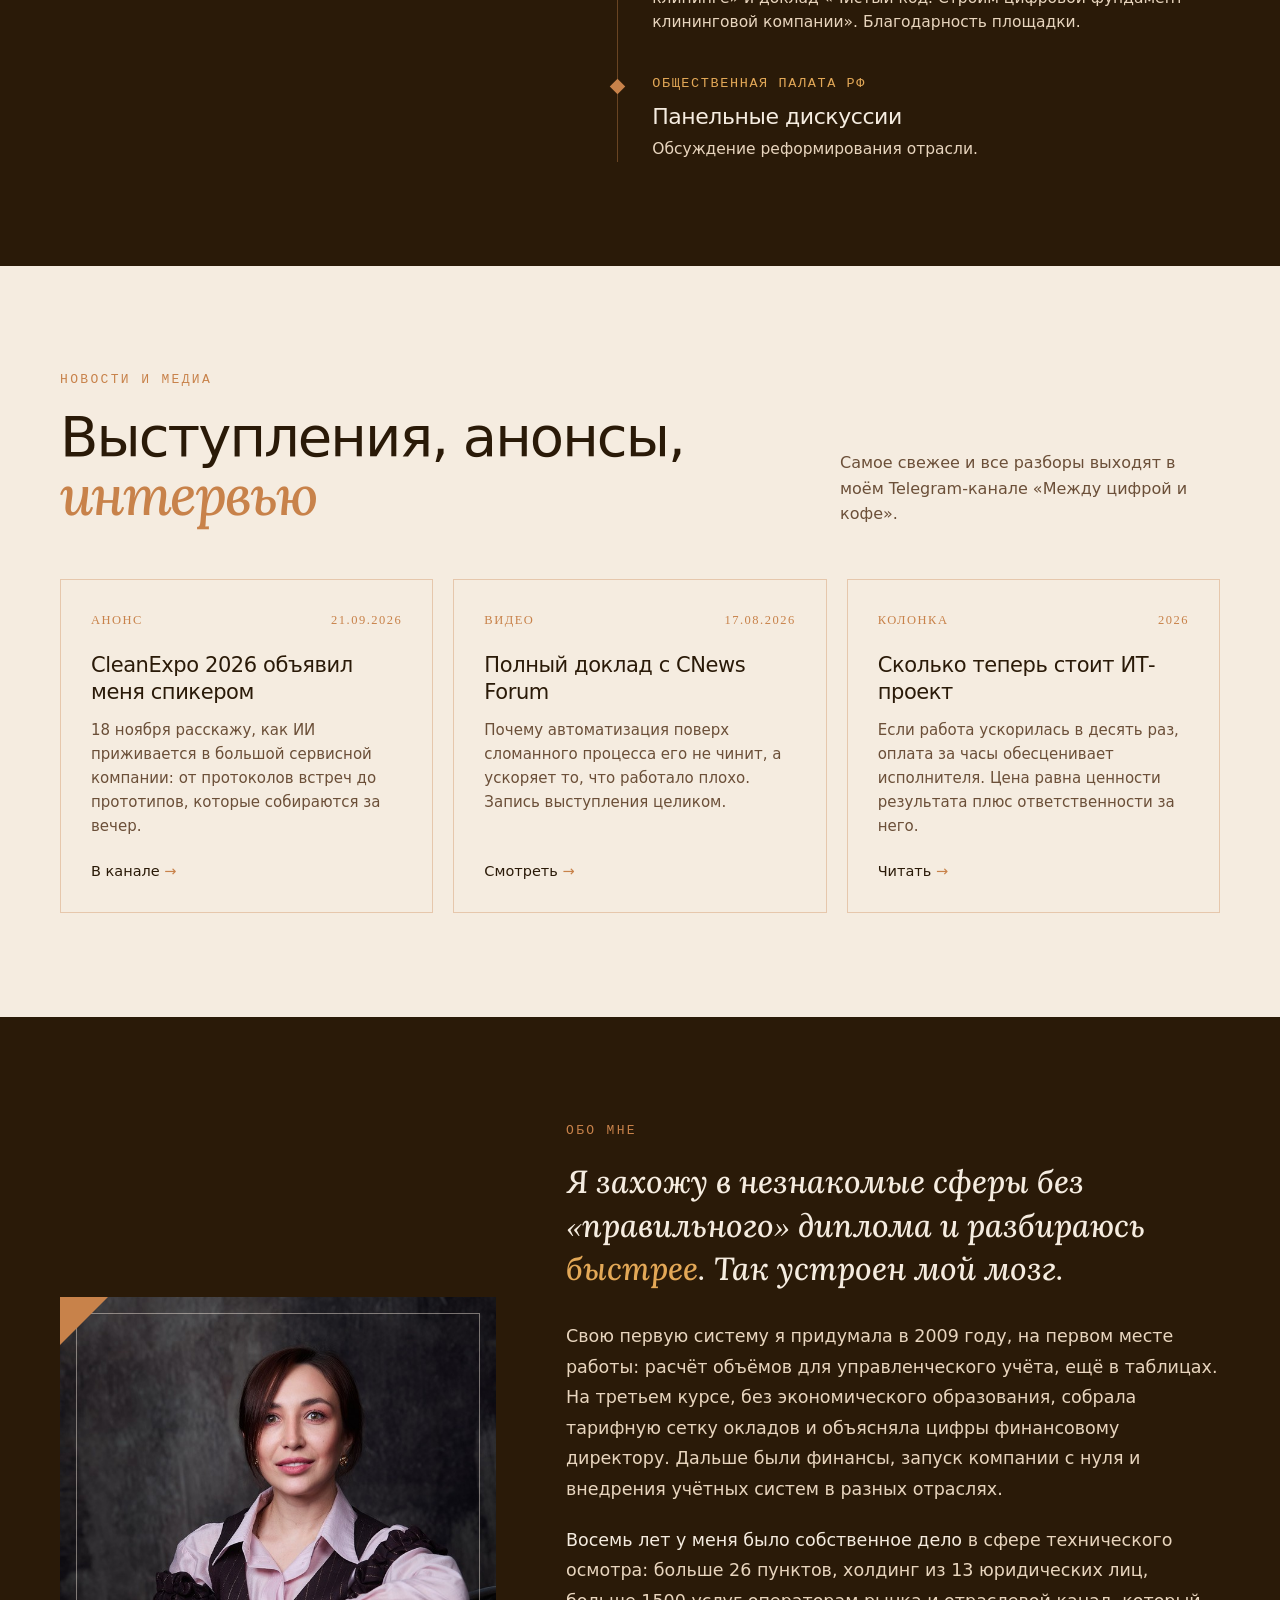
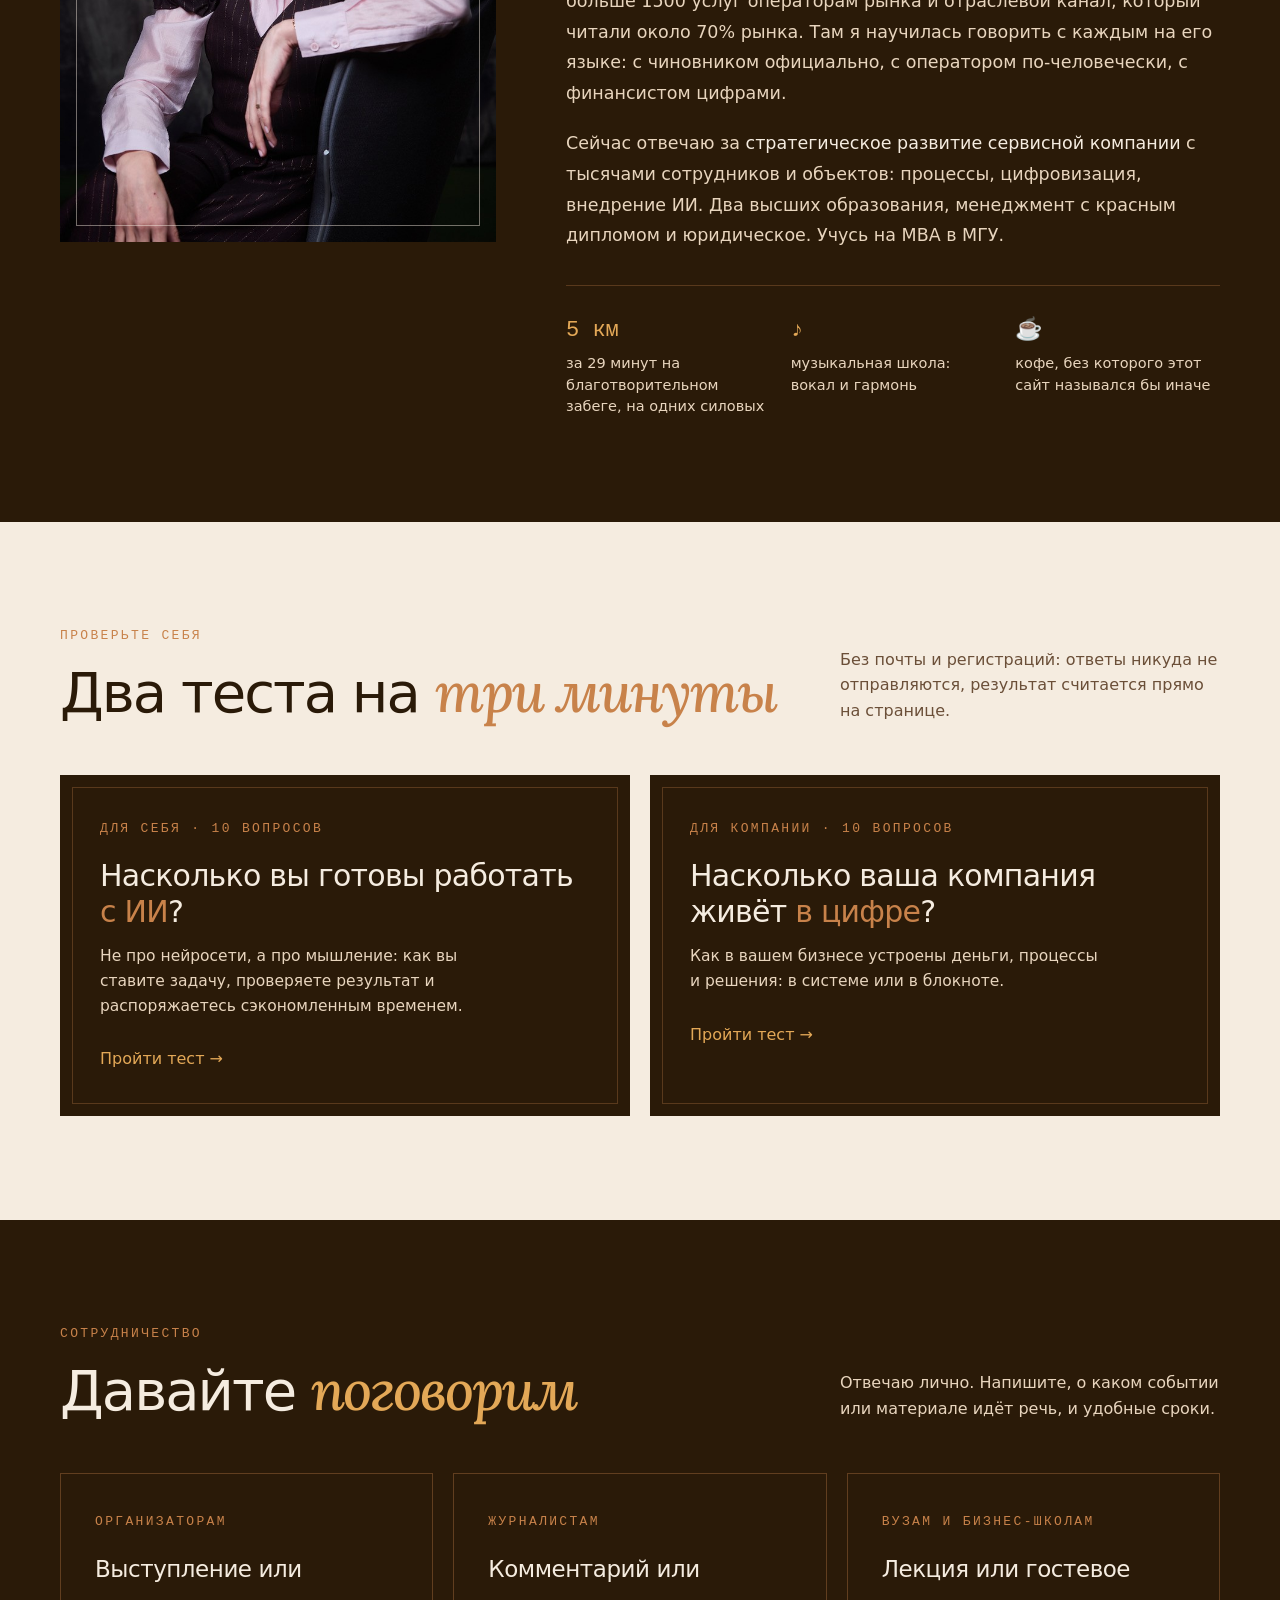
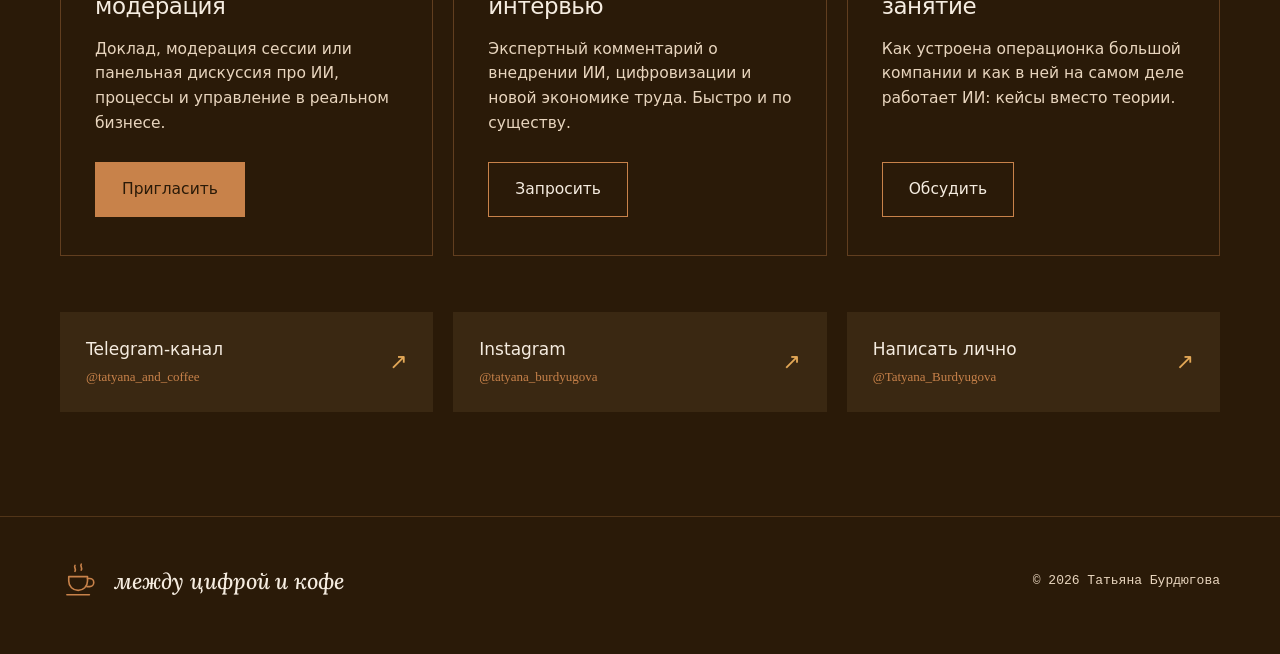
==== commit ce0db3cc: "Новые студийные фото: первый экран и «Обо мне» Co-Authored-By: Claude Opus 5.5 <noreply@anthropic.co" ====
--- a/index.html
+++ b/index.html
@@ -81,7 +81,7 @@
   .hero .lead b { color:var(--milk); font-weight:500; }
   .hero .cta { display:flex; gap:12px; flex-wrap:wrap; margin-top:34px; }
   .photo { position:relative; }
-  .photo img { width:100%; aspect-ratio:4/5; object-fit:cover; object-position:center 40%; }
+  .photo img { width:100%; aspect-ratio:4/5; object-fit:cover; object-position:center 30%; }
   .photo::after { content:''; position:absolute; inset:16px; border:1px solid rgba(245,236,224,.45); pointer-events:none; }
   .photo .corner { position:absolute; top:0; left:0; width:0; height:0; border-top:48px solid var(--cinnamon); border-right:48px solid transparent; z-index:2; }
   .photo .cap { position:absolute; left:28px; bottom:26px; z-index:2; font-size:17px; color:var(--milk); }
@@ -238,7 +238,7 @@
     </div>
     <div class="photo">
       <div class="corner"></div>
-      <img src="img/hero.jpg" alt="Татьяна Бурдюгова с чашкой капучино" width="1000" height="1500" fetchpriority="high">
+      <img src="img/hero.jpg" alt="Татьяна Бурдюгова, портрет" width="724" height="1086" fetchpriority="high">
       <div class="cap voice">между цифрой и кофе</div>
     </div>
   </div>
@@ -370,7 +370,7 @@
   <div class="wrap about">
     <div class="photo rv">
       <div class="corner"></div>
-      <img src="img/about.jpg" alt="Татьяна Бурдюгова" width="866" height="1300" loading="lazy">
+      <img src="img/about.jpg" alt="Татьяна Бурдюгова" width="724" height="1086" loading="lazy">
     </div>
     <div class="text rv">
       <div class="tag" style="margin-bottom:20px">Обо мне</div>
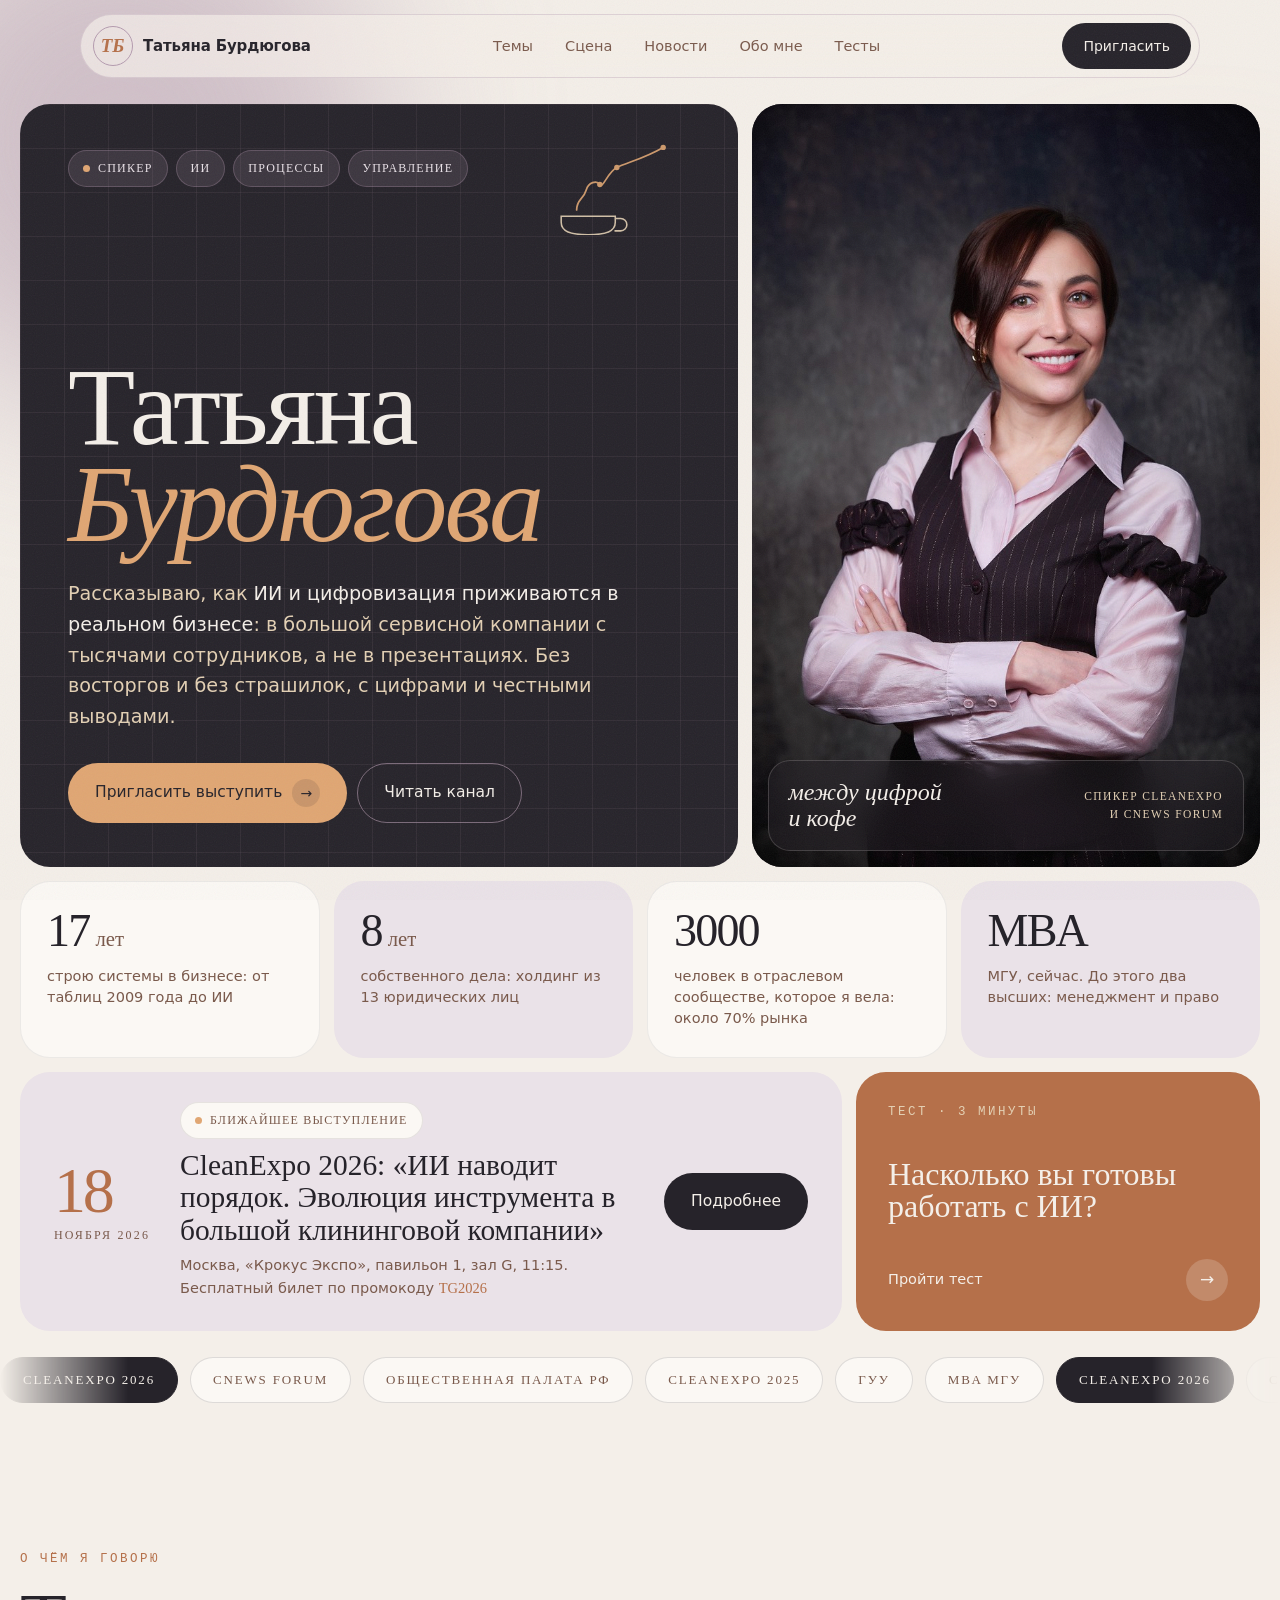
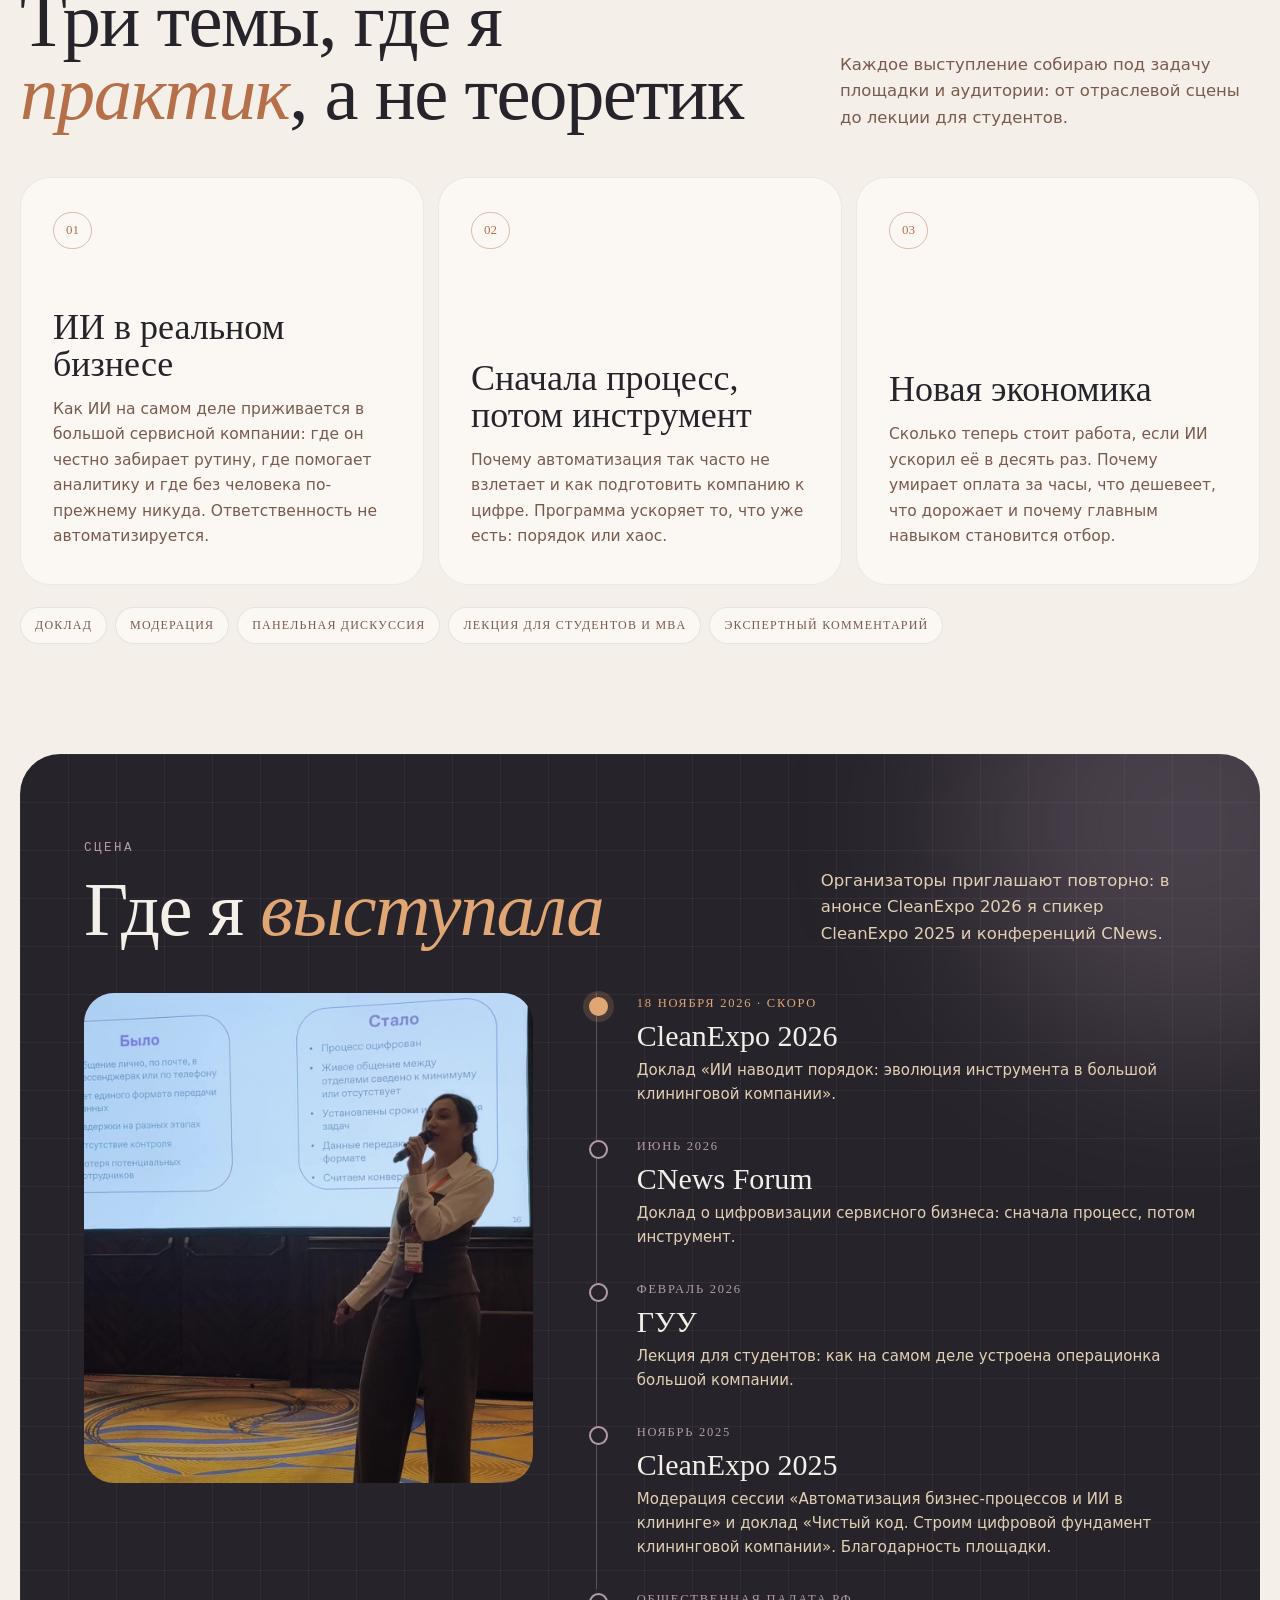
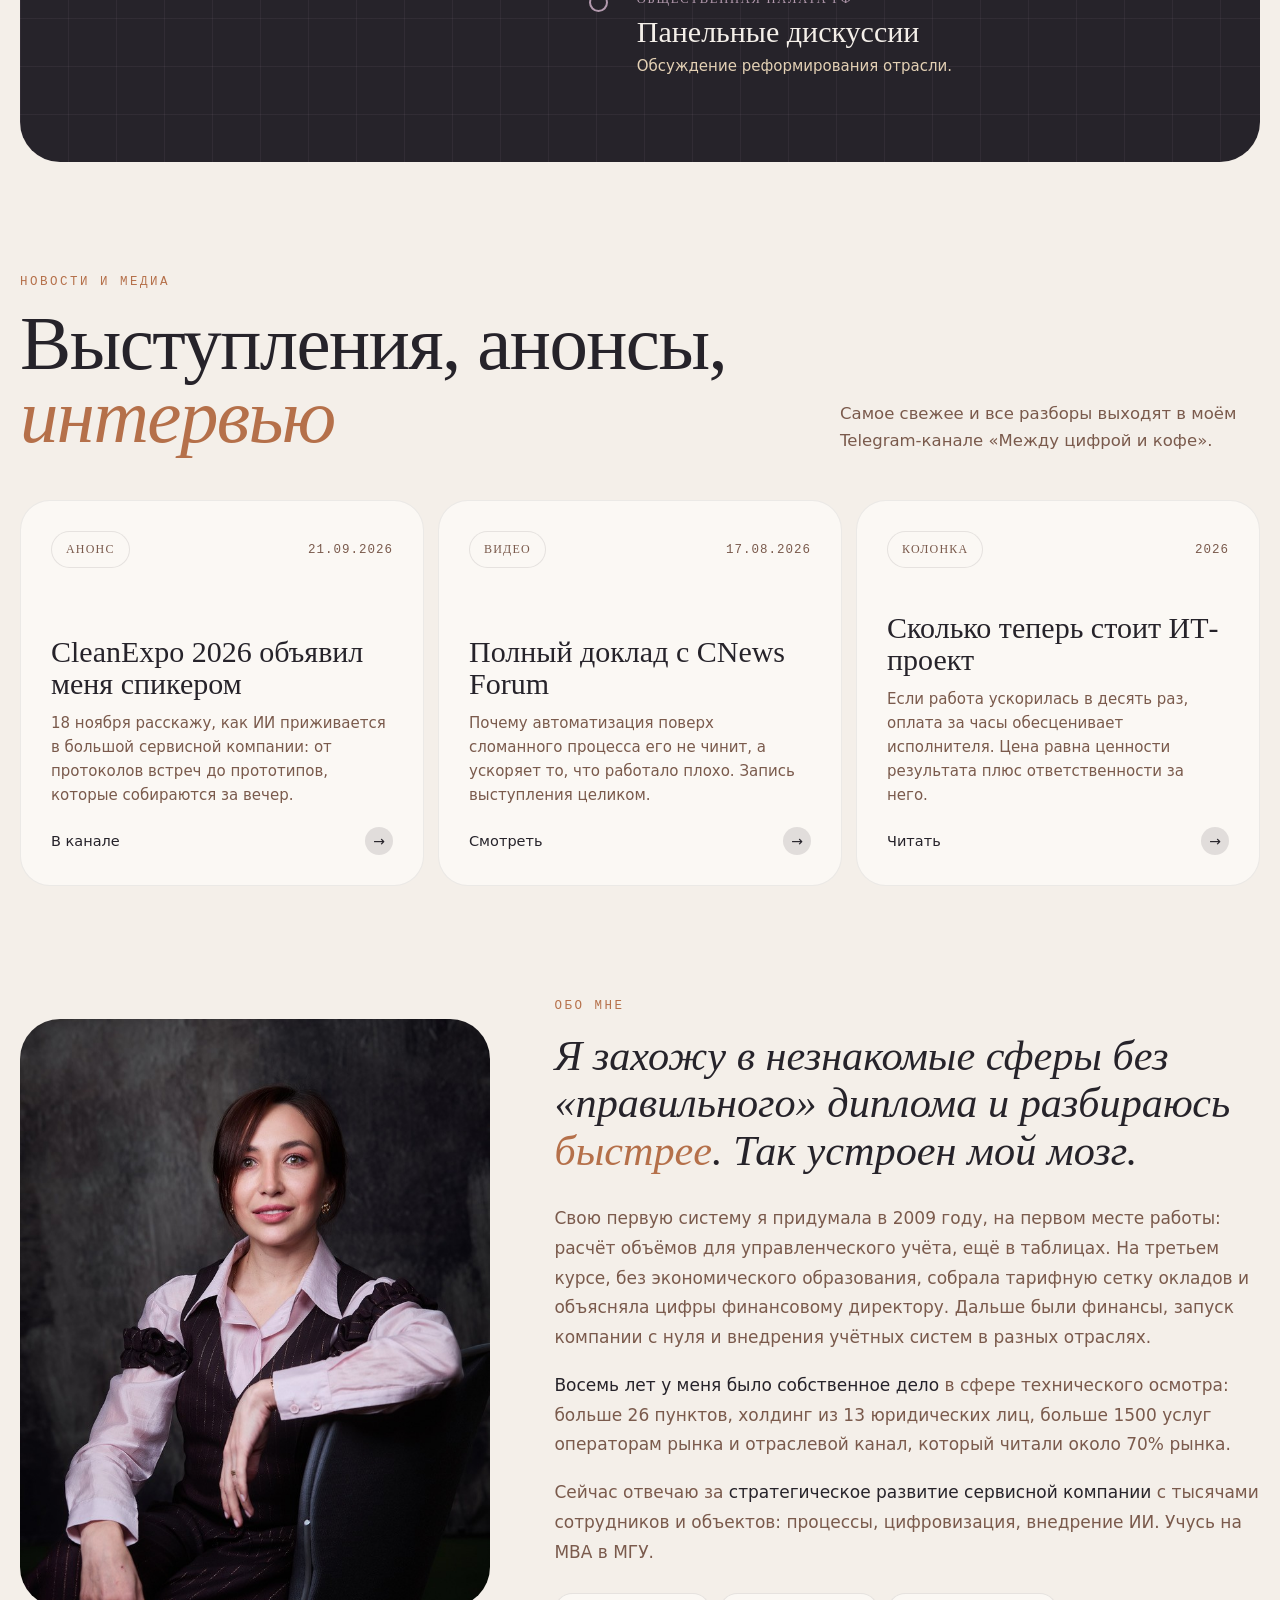
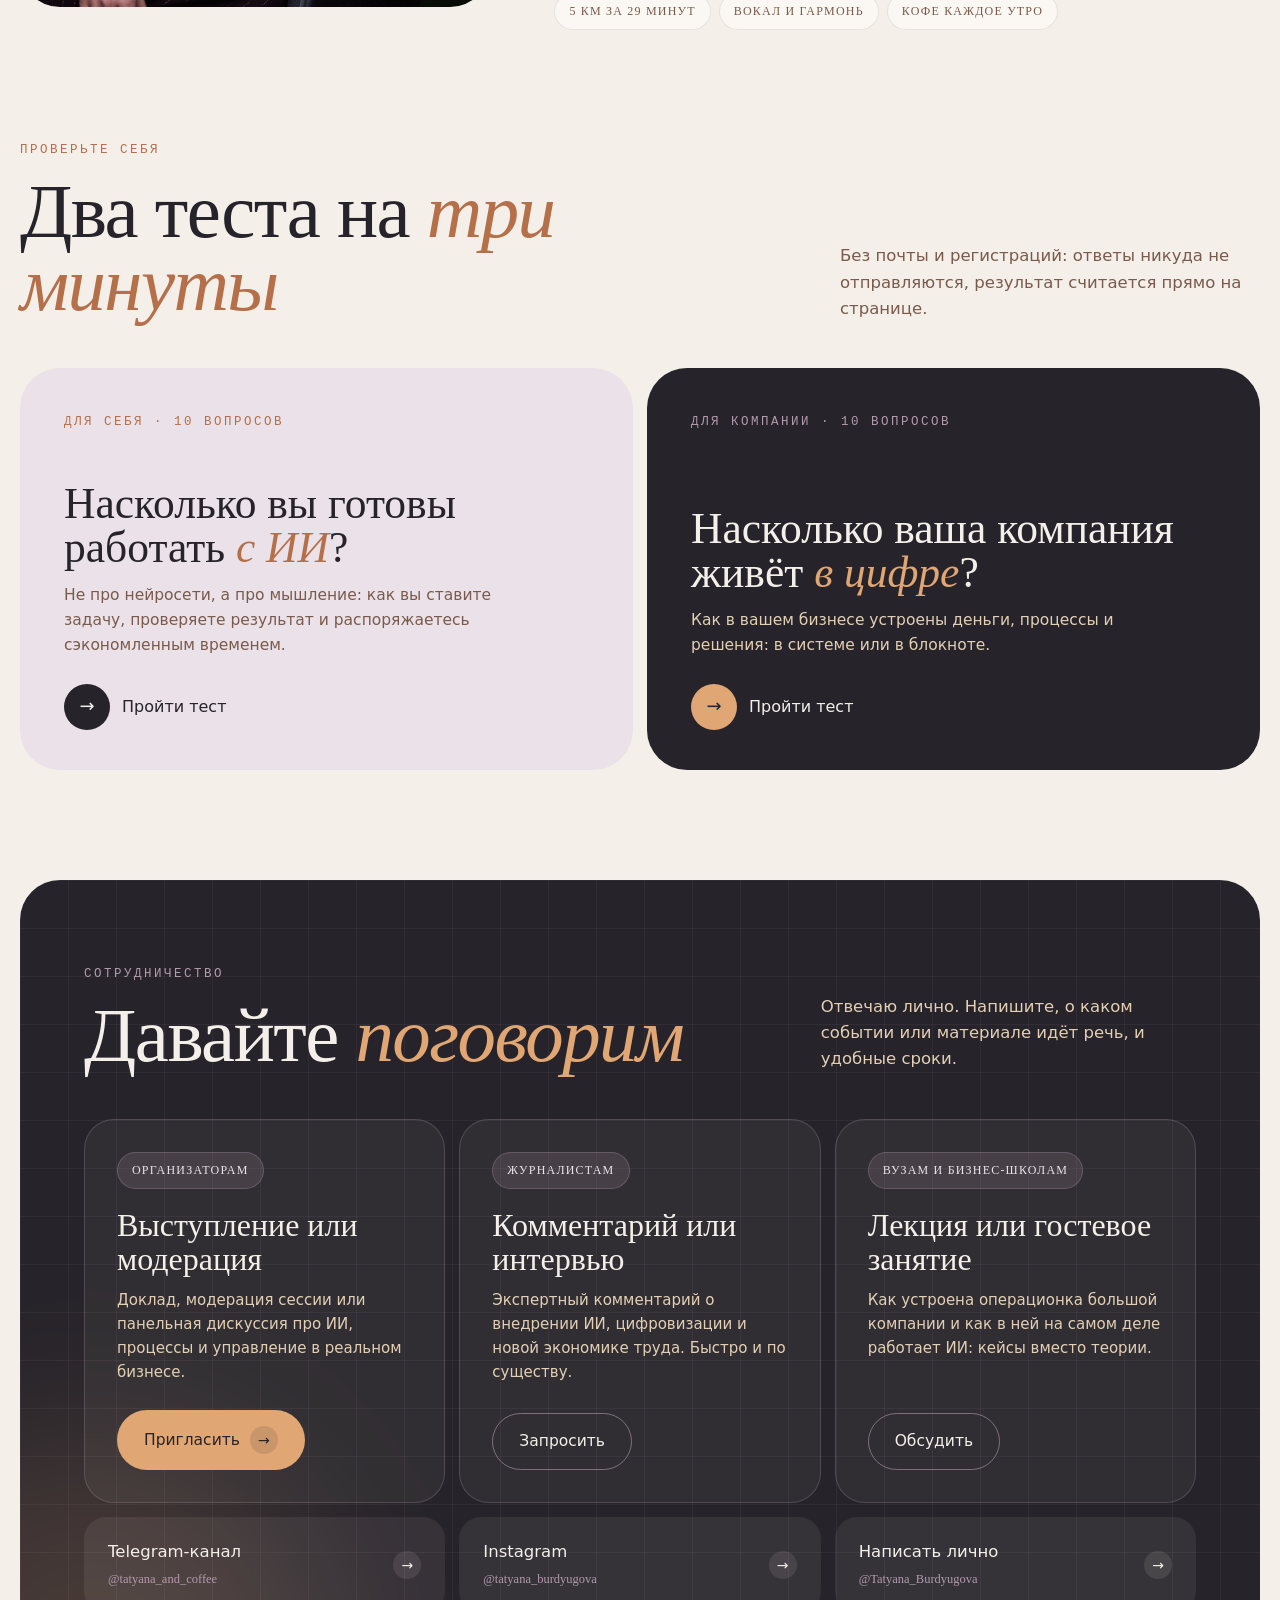
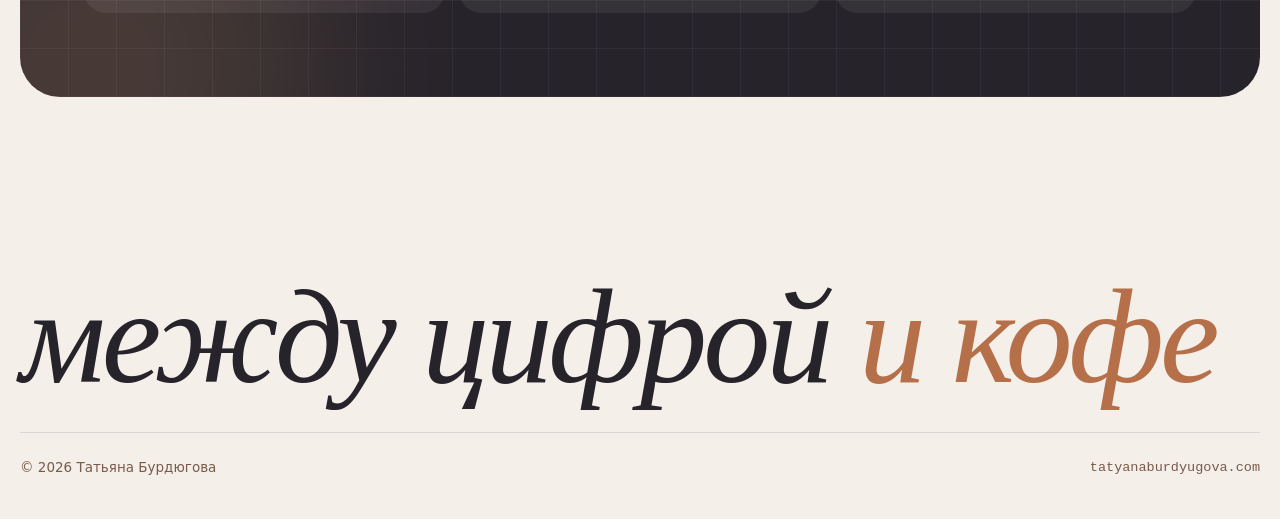
==== commit b93fcb14: "Редизайн в системе «Тёплая точность»: бенто-сетка, новая палитра и шрифты, тесты в новом стиле, без " ====
--- a/index.html
+++ b/index.html
@@ -9,9 +9,11 @@
 <meta property="og:description" content="Спикер и практик: как ИИ приживается в реальной работе большой компании. Выступления, лекции, комментарии для СМИ.">
 <meta property="og:image" content="https://tatyanaburdyugova.com/img/hero.jpg">
 <meta property="og:url" content="https://tatyanaburdyugova.com/">
+<meta property="og:type" content="profile">
 <link rel="canonical" href="https://tatyanaburdyugova.com/">
-<meta property="og:type" content="profile">
-<meta name="theme-color" content="#2A1A08">
+<meta name="theme-color" content="#26232A">
+<link rel="icon" href="data:image/svg+xml,%3Csvg xmlns='http://www.w3.org/2000/svg' viewBox='0 0 64 64'%3E%3Crect width='64' height='64' rx='16' fill='%2326232A'/%3E%3Cpath d='M16 44h26v4c0 6-5 8-13 8s-13-2-13-8z' fill='none' stroke='%23E3D0B4' stroke-width='3'/%3E%3Cpath d='M22 40c0-8 5-8 7-14s7-7 9-4 5-9 12-14' fill='none' stroke='%23E0A673' stroke-width='3.2' stroke-linecap='round'/%3E%3C/svg%3E">
+<link rel="stylesheet" href="fonts3/fonts.css">
 <script type="application/ld+json">
 {
   "@context": "https://schema.org",
@@ -26,449 +28,424 @@
 }
 </script>
 <style>
-  @font-face { font-family:'Inter'; font-weight:400; font-display:swap; src:url(fonts/Inter-Regular.woff2) format('woff2'); }
-  @font-face { font-family:'Inter'; font-weight:500; font-display:swap; src:url(fonts/Inter-Medium.woff2) format('woff2'); }
-  @font-face { font-family:'Lora'; font-style:italic; font-weight:500; font-display:swap; unicode-range:U+0301,U+0400-045F,U+0490-0491,U+04B0-04B1,U+2116; src:url(fonts/Lora-Italic-cyr.woff2) format('woff2'); }
-  @font-face { font-family:'Lora'; font-style:italic; font-weight:500; font-display:swap; src:url(fonts/Lora-Italic-lat.woff2) format('woff2'); }
-  @font-face { font-family:'Plex Mono'; font-weight:500; font-display:swap; unicode-range:U+0301,U+0400-045F,U+0490-0491,U+04B0-04B1,U+2116; src:url(fonts/PlexMono-cyr.woff2) format('woff2'); }
-  @font-face { font-family:'Plex Mono'; font-weight:500; font-display:swap; src:url(fonts/PlexMono-lat.woff2) format('woff2'); }
-
-  :root {
-    --dark:#2A1A08; --mocha:#3A2812; --milk:#F5ECE0; --latte:#E8D5BE;
-    --cinnamon:#C8824A; --espresso:#6B4F38; --amber:#E3A857;
-    --line:rgba(200,130,74,.35);
-    --wrap:min(1160px, 100% - 40px);
+  :root{
+    --cream:#F4EFE9; --paper:#FBF8F4; --graphite:#26232A; --graphite2:#302C35;
+    --lilac:#B39AAE; --lavmilk:#EAE2E8; --copper:#B5704A; --caramel:#E0A673;
+    --mocha:#7A5A4C; --foam:#E3D0B4;
+    --r-xl:40px; --r-l:30px; --r-m:22px;
+    --wrap:min(1240px, 100% - 32px);
+    --ease:cubic-bezier(.2,.7,.2,1);
   }
-  * { margin:0; padding:0; box-sizing:border-box; }
-  html { scroll-behavior:smooth; -webkit-text-size-adjust:100%; }
-  body { font-family:'Inter',system-ui,sans-serif; background:var(--milk); color:var(--dark); line-height:1.6; }
-  a { color:inherit; }
-  img { display:block; max-width:100%; height:auto; }
-  ::selection { background:var(--latte); }
-  :focus-visible { outline:2px solid var(--amber); outline-offset:3px; }
-
-  .wrap { width:var(--wrap); margin:0 auto; }
-  .mono { font-family:'Plex Mono',monospace; font-weight:500; }
-  .voice { font-family:'Lora',serif; font-style:italic; font-weight:500; }
-  .spark { color:var(--amber); }
-  .light .spark { color:var(--cinnamon); }
-  .tag { font-family:'Plex Mono',monospace; font-weight:500; font-size:13px; letter-spacing:.18em; text-transform:uppercase; color:var(--cinnamon); }
-
-  /* ——— навигация ——— */
-  .nav { position:sticky; top:0; z-index:20; background:rgba(42,26,8,.92); backdrop-filter:blur(10px); -webkit-backdrop-filter:blur(10px); border-bottom:1px solid rgba(200,130,74,.25); }
-  .nav .wrap { display:flex; align-items:center; justify-content:space-between; height:64px; gap:20px; }
-  .logo { display:flex; align-items:center; gap:10px; text-decoration:none; color:var(--milk); }
-  .logo .mk { width:34px; height:34px; border-radius:50%; background:var(--mocha); border:1px solid var(--line); display:grid; place-items:center; font-family:'Plex Mono'; font-size:13px; color:var(--cinnamon); letter-spacing:.04em; }
-  .logo span { font-size:15px; font-weight:500; letter-spacing:-0.01em; }
-  .nav ul { display:flex; gap:26px; list-style:none; }
-  .nav ul a { color:var(--latte); text-decoration:none; font-size:14.5px; }
-  .nav ul a:hover { color:var(--amber); }
-  .btn { display:inline-flex; align-items:center; gap:10px; padding:14px 26px; background:var(--cinnamon); color:var(--dark); text-decoration:none; font-weight:500; font-size:15.5px; border:1px solid var(--cinnamon); transition:background .2s, color .2s; }
-  .btn:hover { background:var(--amber); border-color:var(--amber); }
-  .btn.ghost { background:transparent; color:var(--milk); }
-  .btn.ghost:hover { background:var(--mocha); color:var(--amber); }
-  .light .btn.ghost { color:var(--dark); }
-  .light .btn.ghost:hover { background:var(--latte); color:var(--dark); }
-  .nav .btn { padding:10px 18px; font-size:14px; }
-  @media (max-width:860px){ .nav ul { display:none; } }
-
-  /* ——— первый экран ——— */
-  .hero { background:var(--dark); color:var(--milk); position:relative; overflow:hidden; }
-  .hero-in { display:grid; grid-template-columns:1.15fr .85fr; gap:56px; align-items:center; padding:84px 0 88px; }
-  .hero h1 { font-weight:500; font-size:clamp(44px, 6.4vw, 84px); line-height:1.02; letter-spacing:-0.04em; margin:22px 0 26px; }
-  .hero h1 .voice { color:var(--amber); letter-spacing:-0.02em; }
-  .hero .lead { font-size:clamp(18px, 1.7vw, 21px); line-height:1.6; color:var(--latte); max-width:600px; }
-  .hero .lead b { color:var(--milk); font-weight:500; }
-  .hero .cta { display:flex; gap:12px; flex-wrap:wrap; margin-top:34px; }
-  .photo { position:relative; }
-  .photo img { width:100%; aspect-ratio:4/5; object-fit:cover; object-position:center 30%; }
-  .photo::after { content:''; position:absolute; inset:16px; border:1px solid rgba(245,236,224,.45); pointer-events:none; }
-  .photo .corner { position:absolute; top:0; left:0; width:0; height:0; border-top:48px solid var(--cinnamon); border-right:48px solid transparent; z-index:2; }
-  .photo .cap { position:absolute; left:28px; bottom:26px; z-index:2; font-size:17px; color:var(--milk); }
-  .facts { display:grid; grid-template-columns:repeat(4, 1fr); border-top:1px solid rgba(200,130,74,.3); }
-  .facts div { padding:26px 22px 30px 0; }
-  .facts .n { font-size:clamp(34px, 3.6vw, 48px); color:var(--amber); line-height:1; letter-spacing:-0.03em; }
-  .facts p { margin-top:10px; font-size:14.5px; line-height:1.45; color:var(--latte); max-width:220px; }
-  @media (max-width:900px){
-    .hero-in { grid-template-columns:1fr; gap:40px; padding:56px 0 60px; }
-    .photo { max-width:440px; }
-    .facts { grid-template-columns:repeat(2, 1fr); }
+  *{margin:0;padding:0;box-sizing:border-box}
+  html{scroll-behavior:smooth;-webkit-text-size-adjust:100%}
+  body{font-family:'Onest',system-ui,sans-serif;background:var(--cream);color:var(--graphite);line-height:1.6;overflow-x:hidden}
+  body::after{content:'';position:fixed;inset:0;pointer-events:none;z-index:100;opacity:.06;
+    background-image:url("data:image/svg+xml,%3Csvg xmlns='http://www.w3.org/2000/svg' width='160' height='160'%3E%3Cfilter id='n'%3E%3CfeTurbulence type='fractalNoise' baseFrequency='.9' numOctaves='2' stitchTiles='stitch'/%3E%3C/filter%3E%3Crect width='100%25' height='100%25' filter='url(%23n)'/%3E%3C/svg%3E")}
+  a{color:inherit}
+  img{display:block;max-width:100%;height:auto}
+  ::selection{background:var(--lavmilk)}
+  :focus-visible{outline:2px solid var(--caramel);outline-offset:3px;border-radius:6px}
+  .wrap{width:var(--wrap);margin:0 auto}
+  .it{font-family:'Cormorant Garamond',serif;font-style:italic;font-weight:500}
+  .mono{font-family:'JetBrains Mono',monospace;font-weight:500}
+  .eyebrow{font-family:'JetBrains Mono',monospace;font-weight:500;font-size:12.5px;letter-spacing:.2em;text-transform:uppercase;color:var(--copper)}
+  .on-dark .eyebrow{color:var(--lilac)}
+
+  .pill{display:inline-flex;align-items:center;gap:10px;padding:15px 26px;border-radius:999px;font-weight:500;font-size:15.5px;text-decoration:none;transition:transform .3s var(--ease),background .3s,color .3s;border:1px solid transparent;white-space:nowrap}
+  .pill:hover{transform:translateY(-2px)}
+  .pill.car{background:var(--caramel);color:var(--graphite)}
+  .pill.car:hover{background:#ECB887}
+  .pill.gr{background:var(--graphite);color:var(--cream)}
+  .pill.gr:hover{background:#3A3540}
+  .pill.ol{border-color:rgba(179,154,174,.6);color:var(--cream)}
+  .pill.ol:hover{background:rgba(179,154,174,.15)}
+  .arr{display:inline-grid;place-items:center;width:28px;height:28px;border-radius:50%;background:rgba(38,35,42,.12);font-size:14px;transition:transform .3s var(--ease),background .3s}
+  .pill:hover .arr{transform:translateX(3px) rotate(-45deg)}
+  .chip{display:inline-flex;align-items:center;gap:8px;padding:8px 14px;border-radius:999px;font-family:'JetBrains Mono';font-weight:500;font-size:12px;letter-spacing:.1em;text-transform:uppercase}
+  .chip.l{background:rgba(179,154,174,.16);color:var(--lavmilk);border:1px solid rgba(179,154,174,.3)}
+  .chip.d{background:var(--paper);color:var(--mocha);border:1px solid rgba(38,35,42,.1)}
+  .dot{width:7px;height:7px;border-radius:50%;background:var(--caramel);box-shadow:0 0 0 0 rgba(224,166,115,.7);animation:pulse 2.2s infinite}
+  @keyframes pulse{70%{box-shadow:0 0 0 9px rgba(224,166,115,0)}100%{box-shadow:0 0 0 0 rgba(224,166,115,0)}}
+
+  .nav{position:fixed;top:14px;left:50%;transform:translateX(-50%);z-index:50;width:min(1120px, 100% - 24px);
+    display:flex;align-items:center;justify-content:space-between;gap:16px;padding:8px 8px 8px 12px;border-radius:999px;
+    background:rgba(244,239,233,.72);backdrop-filter:blur(18px) saturate(1.3);-webkit-backdrop-filter:blur(18px) saturate(1.3);
+    border:1px solid rgba(179,154,174,.35)}
+  .brand{display:flex;align-items:center;gap:10px;text-decoration:none}
+  .mono-mark{width:40px;height:40px;border-radius:50%;border:1.5px solid var(--lilac);display:grid;place-items:center;font-family:'Cormorant Garamond';font-style:italic;font-weight:600;font-size:19px;color:var(--copper)}
+  .brand b{font-weight:600;font-size:15px;letter-spacing:-.01em}
+  .nav ul{display:flex;gap:4px;list-style:none}
+  .nav ul a{display:block;padding:9px 14px;border-radius:999px;text-decoration:none;font-size:14.5px;color:var(--mocha);transition:background .25s,color .25s}
+  .nav ul a:hover{background:var(--lavmilk);color:var(--graphite)}
+  .nav .pill{padding:11px 20px;font-size:14px}
+  @media (max-width:900px){.nav ul{display:none}}
+  @media (max-width:420px){.brand b{display:none}}
+
+  .aura{position:absolute;border-radius:50%;filter:blur(90px);opacity:.55;pointer-events:none}
+
+  .hero{position:relative;padding:104px 0 28px;overflow:hidden}
+  html,body{overflow-x:clip}
+  .hero .aura.a1{width:520px;height:520px;background:var(--lilac);top:-120px;left:-140px}
+  .hero .aura.a2{width:420px;height:420px;background:var(--caramel);top:240px;right:-120px;opacity:.35}
+  .bento{position:relative;display:grid;grid-template-columns:repeat(12,1fr);gap:14px}
+  .tile{border-radius:var(--r-l);overflow:hidden;position:relative}
+  .t-hero{grid-column:span 7;grid-row:span 2;background:var(--graphite);color:var(--cream);padding:46px 48px 44px;display:flex;flex-direction:column;justify-content:space-between;min-height:600px;
+    background-image:linear-gradient(rgba(179,154,174,.09) 1px,transparent 1px),linear-gradient(90deg,rgba(179,154,174,.09) 1px,transparent 1px);background-size:44px 44px}
+  .t-hero .chips{display:flex;gap:8px;flex-wrap:wrap}
+  .t-hero h1{font-family:'Cormorant Garamond';font-weight:500;font-size:clamp(64px,8.6vw,124px);line-height:.88;letter-spacing:-.025em;margin:34px 0 26px}
+  .t-hero h1 .it{color:var(--caramel);display:block}
+  .t-hero .lead{font-size:clamp(17px,1.5vw,19.5px);line-height:1.6;color:var(--foam);max-width:560px}
+  .t-hero .lead b{color:var(--cream);font-weight:500}
+  .t-hero .cta{display:flex;gap:10px;flex-wrap:wrap;margin-top:30px}
+  .t-hero .steam{position:absolute;right:30px;top:38px;width:170px;opacity:.9}
+  .t-photo{grid-column:span 5;grid-row:span 2;min-height:600px;background:var(--graphite2)}
+  .t-photo img{width:100%;height:100%;object-fit:cover;object-position:center 22%;transition:transform 1.2s var(--ease)}
+  .t-photo:hover img{transform:scale(1.03)}
+  .glass{position:absolute;left:16px;right:16px;bottom:16px;padding:18px 20px;border-radius:var(--r-m);
+    background:rgba(38,35,42,.42);backdrop-filter:blur(16px);-webkit-backdrop-filter:blur(16px);border:1px solid rgba(244,239,233,.18);color:var(--cream);display:flex;justify-content:space-between;align-items:center;gap:14px}
+  .glass .it{font-size:24px;line-height:1.1}
+  .glass small{font-family:'JetBrains Mono';font-size:11.5px;letter-spacing:.12em;text-transform:uppercase;color:var(--foam);text-align:right}
+  .t-fact{grid-column:span 3;background:var(--paper);border:1px solid rgba(38,35,42,.07);padding:26px 26px 28px;transition:transform .35s var(--ease),box-shadow .35s}
+  .t-fact:hover{transform:translateY(-4px);box-shadow:0 18px 40px -24px rgba(38,35,42,.35)}
+  .t-fact .n{font-family:'JetBrains Mono';font-weight:500;font-size:clamp(38px,3.6vw,52px);line-height:1;letter-spacing:-.04em}
+  .t-fact .n span{font-size:.45em;color:var(--mocha);letter-spacing:0;margin-left:6px}
+  .t-fact p{margin-top:12px;font-size:14.5px;line-height:1.45;color:var(--mocha)}
+  .t-fact.lv{background:var(--lavmilk);border-color:transparent}
+  .t-next{grid-column:span 8;background:var(--lavmilk);padding:30px 34px;display:grid;grid-template-columns:auto 1fr auto;gap:30px;align-items:center}
+  .t-next .date{font-family:'JetBrains Mono';font-weight:500;font-size:64px;line-height:.9;letter-spacing:-.05em;color:var(--copper)}
+  .t-next .date small{display:block;font-size:12px;letter-spacing:.18em;color:var(--mocha);margin-top:10px}
+  .t-next h3{font-family:'Cormorant Garamond';font-weight:500;font-size:clamp(24px,2.3vw,31px);line-height:1.1;margin:10px 0 8px}
+  .t-next p{font-size:14.5px;color:var(--mocha)}
+  .t-next p b{font-family:'JetBrains Mono';color:var(--copper);font-weight:500}
+  .t-test{grid-column:span 4;background:var(--copper);color:var(--cream);padding:30px 32px;text-decoration:none;display:flex;flex-direction:column;justify-content:space-between;gap:18px;transition:transform .35s var(--ease)}
+  .t-test:hover{transform:translateY(-4px)}
+  .t-test .eyebrow{color:var(--foam)}
+  .t-test h3{font-family:'Cormorant Garamond';font-weight:500;font-size:32px;line-height:1.02}
+  .t-test .go{display:flex;justify-content:space-between;align-items:center;font-size:14.5px;font-weight:500}
+  .t-test .arr{background:rgba(244,239,233,.2);width:42px;height:42px;font-size:17px}
+  .t-test:hover .arr{transform:rotate(-45deg)}
+  @media (max-width:980px){
+    .t-hero,.t-photo{grid-column:span 12;min-height:auto}
+    .t-photo{height:560px}
+    .t-fact{grid-column:span 6}
+    .t-next,.t-test{grid-column:span 12}
+    .t-hero .steam{width:120px;opacity:.45}
   }
-
-  /* ——— бегущая строка площадок ——— */
-  .marquee { background:var(--mocha); color:var(--latte); overflow:hidden; border-top:1px solid rgba(200,130,74,.2); border-bottom:1px solid rgba(200,130,74,.2); }
-  .marquee .track { display:flex; gap:56px; width:max-content; padding:20px 0; animation:run 38s linear infinite; }
-  .marquee span { font-family:'Plex Mono'; font-size:14px; letter-spacing:.16em; text-transform:uppercase; white-space:nowrap; }
-  .marquee span::before { content:'◆'; color:var(--cinnamon); margin-right:56px; font-size:9px; vertical-align:middle; }
-  @keyframes run { to { transform:translateX(-50%); } }
-
-  /* ——— секции ——— */
-  section { padding:104px 0; }
-  .light { background:var(--milk); color:var(--dark); }
-  .dark { background:var(--dark); color:var(--milk); }
-  .head { display:flex; justify-content:space-between; align-items:end; gap:30px; margin-bottom:52px; flex-wrap:wrap; }
-  .head h2 { font-weight:500; font-size:clamp(34px, 4.4vw, 56px); line-height:1.06; letter-spacing:-0.035em; margin-top:16px; max-width:720px; }
-  .head h2 .voice { color:var(--cinnamon); }
-  .dark .head h2 .voice { color:var(--amber); }
-  .head p { max-width:380px; color:var(--espresso); font-size:16px; }
-  .dark .head p { color:var(--latte); }
-  @media (max-width:700px){ section { padding:72px 0; } }
-
-  /* ближайшее выступление */
-  .next { position:relative; display:grid; grid-template-columns:auto 1fr auto; gap:40px; align-items:center; padding:42px 46px; background:var(--dark); color:var(--milk); }
-  .next::after { content:''; position:absolute; inset:12px; border:1px solid rgba(200,130,74,.35); pointer-events:none; }
-  .next .corner { position:absolute; top:0; left:0; border-top:44px solid var(--cinnamon); border-right:44px solid transparent; }
-  .next .date { text-align:center; padding-right:40px; border-right:1px solid rgba(200,130,74,.35); }
-  .next .date .d { font-size:76px; line-height:1; color:var(--amber); letter-spacing:-0.04em; }
-  .next .date .m { font-size:14px; letter-spacing:.18em; text-transform:uppercase; color:var(--latte); margin-top:8px; }
-  .next h3 { font-weight:500; font-size:clamp(22px, 2.4vw, 30px); line-height:1.25; letter-spacing:-0.02em; margin:10px 0 12px; }
-  .next p { color:var(--latte); font-size:15.5px; }
-  .next p b { color:var(--amber); font-weight:500; }
-  @media (max-width:860px){ .next { grid-template-columns:1fr; padding:36px 28px; gap:24px; } .next .date { border-right:none; padding-right:0; text-align:left; } }
-
-  /* темы */
-  .topics { display:grid; grid-template-columns:repeat(3, 1fr); gap:20px; margin-top:22px; }
-  .topic { position:relative; padding:40px 34px 38px; border:1px solid var(--line); background:rgba(232,213,190,.25); transition:transform .25s, background .25s; }
-  .topic:hover { transform:translateY(-4px); background:var(--latte); }
-  .topic .num { font-size:15px; color:var(--cinnamon); }
-  .topic h3 { font-weight:500; font-size:25px; line-height:1.2; letter-spacing:-0.025em; margin:26px 0 14px; }
-  .topic p { font-size:15.5px; color:var(--espresso); line-height:1.65; }
-  .formats { display:flex; flex-wrap:wrap; gap:10px; margin-top:34px; }
-  .formats span { font-family:'Plex Mono'; font-size:13px; letter-spacing:.08em; padding:9px 14px; border:1px solid var(--line); color:var(--espresso); }
-  @media (max-width:900px){ .topics { grid-template-columns:1fr; } }
-
-  /* сцена */
-  .stage { display:grid; grid-template-columns:.9fr 1.1fr; gap:64px; align-items:start; }
-  .stage .photo img { aspect-ratio:auto; }
-  .tl { list-style:none; border-left:1px solid rgba(200,130,74,.4); }
-  .tl li { position:relative; padding:0 0 38px 34px; }
-  .tl li::before { content:''; position:absolute; left:-6px; top:8px; width:11px; height:11px; background:var(--cinnamon); transform:rotate(45deg); }
-  .tl li.soon::before { background:var(--amber); box-shadow:0 0 0 6px rgba(227,168,87,.18); }
-  .tl .when { font-size:13.5px; letter-spacing:.12em; text-transform:uppercase; color:var(--amber); }
-  .tl h3 { font-weight:500; font-size:22px; line-height:1.3; letter-spacing:-0.02em; margin:8px 0 6px; }
-  .tl p { color:var(--latte); font-size:15.5px; }
-  @media (max-width:900px){ .stage { grid-template-columns:1fr; gap:44px; } }
-
-  /* новости */
-  .news { display:grid; grid-template-columns:repeat(3, 1fr); gap:20px; }
-  .card { display:flex; flex-direction:column; padding:30px 30px 28px; border:1px solid var(--line); text-decoration:none; transition:background .25s, transform .25s; min-height:250px; }
-  .card:hover { background:var(--latte); transform:translateY(-4px); }
-  .card .meta { display:flex; justify-content:space-between; gap:12px; font-family:'Plex Mono'; font-size:12.5px; letter-spacing:.12em; text-transform:uppercase; color:var(--cinnamon); }
-  .card h3 { font-weight:500; font-size:21px; line-height:1.3; letter-spacing:-0.02em; margin:22px 0 12px; }
-  .card p { font-size:15px; color:var(--espresso); }
-  .card .more { margin-top:auto; padding-top:22px; font-size:14.5px; font-weight:500; color:var(--dark); }
-  .card .more::after { content:' →'; color:var(--cinnamon); }
-  @media (max-width:900px){ .news { grid-template-columns:1fr; } .card { min-height:0; } }
-
-  /* обо мне */
-  .about { display:grid; grid-template-columns:.8fr 1.2fr; gap:70px; align-items:center; }
-  .about .text p { font-size:17.5px; line-height:1.75; color:var(--latte); margin-bottom:20px; }
-  .about .text p b { color:var(--milk); font-weight:500; }
-  .about .text .quote { font-size:clamp(24px, 2.6vw, 32px); line-height:1.35; color:var(--milk); margin-bottom:30px; }
-  .about .text .quote span { color:var(--amber); }
-  .offwork { margin-top:34px; padding-top:28px; border-top:1px solid rgba(200,130,74,.3); display:grid; grid-template-columns:repeat(3, 1fr); gap:20px; }
-  .offwork div { font-size:14.5px; color:var(--latte); line-height:1.5; }
-  .offwork .mono { display:block; color:var(--amber); font-size:22px; margin-bottom:6px; }
-  @media (max-width:900px){ .about { grid-template-columns:1fr; gap:44px; } .offwork { grid-template-columns:1fr; } }
-
-  /* тесты */
-  .tests { display:grid; grid-template-columns:1fr 1fr; gap:20px; }
-  .test { position:relative; padding:44px 40px; background:var(--dark); color:var(--milk); text-decoration:none; overflow:hidden; transition:transform .25s; }
-  .test:hover { transform:translateY(-4px); }
-  .test::after { content:''; position:absolute; inset:12px; border:1px solid rgba(200,130,74,.3); pointer-events:none; }
-  .test h3 { font-weight:500; font-size:clamp(24px, 2.4vw, 30px); line-height:1.2; letter-spacing:-0.025em; margin:18px 0 14px; }
-  .test p { color:var(--latte); font-size:15.5px; max-width:420px; }
-  .test .go { display:inline-block; margin-top:28px; color:var(--amber); font-weight:500; }
-  .test .go::after { content:' →'; }
-  @media (max-width:900px){ .tests { grid-template-columns:1fr; } }
-
-  /* запросы и площадки */
-  .reqs { display:grid; grid-template-columns:repeat(3, 1fr); gap:20px; }
-  .req { padding:38px 34px; border:1px solid rgba(200,130,74,.35); display:flex; flex-direction:column; }
-  .req h3 { font-weight:500; font-size:23px; letter-spacing:-0.02em; margin:18px 0 12px; }
-  .req p { color:var(--latte); font-size:15.5px; margin-bottom:26px; }
-  .req .btn { margin-top:auto; align-self:flex-start; }
-  .links { display:grid; grid-template-columns:repeat(3, 1fr); gap:20px; margin-top:56px; }
-  .links a { display:flex; justify-content:space-between; align-items:center; padding:24px 26px; background:var(--mocha); text-decoration:none; transition:background .2s; }
-  .links a:hover { background:#4A3418; }
-  .links b { font-weight:500; font-size:17px; color:var(--milk); display:block; }
-  .links small { font-family:'Plex Mono'; font-size:13px; color:var(--cinnamon); }
-  .links .arr { color:var(--amber); font-size:22px; }
-  @media (max-width:900px){ .reqs, .links { grid-template-columns:1fr; } }
-
-  footer { background:var(--dark); color:var(--latte); padding:44px 0 54px; border-top:1px solid rgba(200,130,74,.25); }
-  footer .wrap { display:flex; justify-content:space-between; align-items:center; gap:20px; flex-wrap:wrap; }
-  footer .sig { display:flex; align-items:center; gap:14px; }
-  footer .sig .voice { font-size:22px; color:var(--milk); }
-  footer small { font-size:13px; }
-
-  /* появление при прокрутке */
-  .rv { opacity:0; transform:translateY(26px); transition:opacity .7s ease, transform .7s ease; }
-  .rv.on { opacity:1; transform:none; }
-  @media (prefers-reduced-motion: reduce){ .rv { opacity:1; transform:none; transition:none; } .marquee .track { animation:none; } html { scroll-behavior:auto; } }
+  @media (max-width:560px){
+    .t-hero{padding:34px 24px}
+    .t-next{grid-template-columns:1fr;gap:14px}
+    .t-photo{height:480px}
+    .t-fact{padding:22px 20px}
+    .t-hero .steam{display:none}
+  }
+
+  .marq{overflow:hidden;padding:26px 0 8px;-webkit-mask-image:linear-gradient(90deg,transparent,#000 10%,#000 90%,transparent);mask-image:linear-gradient(90deg,transparent,#000 10%,#000 90%,transparent)}
+  .marq .track{display:flex;gap:12px;width:max-content;animation:run 40s linear infinite}
+  .marq span{padding:12px 22px;border-radius:999px;border:1px solid rgba(38,35,42,.14);font-family:'JetBrains Mono';font-size:13px;letter-spacing:.14em;text-transform:uppercase;color:var(--mocha);white-space:nowrap;background:var(--paper)}
+  .marq span.hl{background:var(--graphite);color:var(--cream);border-color:var(--graphite)}
+  @keyframes run{to{transform:translateX(-50%)}}
+
+  section{padding:110px 0}
+  .shead{display:grid;grid-template-columns:1.3fr .7fr;gap:40px;align-items:end;margin-bottom:46px}
+  .shead h2{font-family:'Cormorant Garamond';font-weight:500;font-size:clamp(46px,6vw,84px);line-height:.95;letter-spacing:-.02em;margin-top:16px}
+  .shead h2 .it{color:var(--copper)}
+  .on-dark .shead h2 .it{color:var(--caramel)}
+  .shead p{font-size:16.5px;color:var(--mocha)}
+  .on-dark .shead p{color:var(--foam)}
+  @media (max-width:860px){.shead{grid-template-columns:1fr;gap:16px} section{padding:76px 0}}
+
+  .topics{display:grid;grid-template-columns:repeat(3,1fr);gap:14px}
+  .topic{background:var(--paper);border:1px solid rgba(38,35,42,.07);border-radius:var(--r-l);padding:34px 32px;min-height:360px;display:flex;flex-direction:column;transition:transform .4s var(--ease),background .4s,color .4s}
+  .topic:hover{transform:translateY(-6px);background:var(--graphite);color:var(--cream)}
+  .topic:hover p{color:var(--foam)}
+  .topic:hover .num{color:var(--caramel);border-color:rgba(224,166,115,.5)}
+  .topic .num{align-self:flex-start;font-family:'JetBrains Mono';font-size:13px;padding:7px 12px;border-radius:999px;border:1px solid rgba(181,112,74,.45);color:var(--copper);transition:all .4s}
+  .topic h3{font-family:'Cormorant Garamond';font-weight:500;font-size:36px;line-height:1.02;margin:auto 0 14px;padding-top:60px}
+  .topic p{font-size:15.5px;line-height:1.65;color:var(--mocha);transition:color .4s}
+  .formats{display:flex;flex-wrap:wrap;gap:8px;margin-top:22px}
+  @media (max-width:900px){.topics{grid-template-columns:1fr}.topic{min-height:0}}
+
+  .panel{background:var(--graphite);color:var(--cream);border-radius:var(--r-xl);padding:84px clamp(22px,5vw,72px);position:relative;overflow:hidden;
+    background-image:linear-gradient(rgba(179,154,174,.08) 1px,transparent 1px),linear-gradient(90deg,rgba(179,154,174,.08) 1px,transparent 1px);background-size:48px 48px}
+  .panel .aura{width:460px;height:460px;background:var(--lilac);opacity:.25;right:-160px;top:-160px}
+
+  .stage{display:grid;grid-template-columns:.85fr 1.15fr;gap:56px;align-items:start;position:relative}
+  .stage .ph{border-radius:var(--r-l);overflow:hidden}
+  .stage .ph img{width:100%}
+  .tl{list-style:none;position:relative}
+  .tl li{position:relative;padding:0 0 30px 40px;border-left:1px solid rgba(179,154,174,.35);margin-left:7px}
+  .tl li:last-child{border-left-color:transparent;padding-bottom:0}
+  .tl li::before{content:'';position:absolute;left:-8px;top:4px;width:15px;height:15px;border-radius:50%;background:var(--graphite);border:2px solid var(--lilac)}
+  .tl li.soon::before{background:var(--caramel);border-color:var(--caramel);box-shadow:0 0 0 6px rgba(224,166,115,.18)}
+  .tl .when{font-family:'JetBrains Mono';font-size:12.5px;letter-spacing:.14em;text-transform:uppercase;color:var(--lilac)}
+  .tl .soon .when{color:var(--caramel)}
+  .tl h3{font-family:'Cormorant Garamond';font-weight:500;font-size:30px;line-height:1.1;margin:6px 0}
+  .tl p{font-size:15px;color:var(--foam)}
+  @media (max-width:900px){.stage{grid-template-columns:1fr;gap:40px}}
+
+  .news{display:grid;grid-template-columns:repeat(3,1fr);gap:14px}
+  .card{background:var(--paper);border:1px solid rgba(38,35,42,.07);border-radius:var(--r-l);padding:30px;text-decoration:none;display:flex;flex-direction:column;min-height:300px;transition:transform .4s var(--ease),box-shadow .4s}
+  .card:hover{transform:translateY(-6px);box-shadow:0 26px 50px -30px rgba(38,35,42,.45)}
+  .card .meta{display:flex;justify-content:space-between;align-items:center}
+  .card .meta .mono{font-size:12.5px;color:var(--mocha);letter-spacing:.08em}
+  .card h3{font-family:'Cormorant Garamond';font-weight:500;font-size:30px;line-height:1.05;margin:auto 0 12px;padding-top:44px}
+  .card p{font-size:15px;color:var(--mocha)}
+  .card .go{margin-top:20px;display:flex;justify-content:space-between;align-items:center;font-weight:500;font-size:14.5px}
+  .card:hover .arr{transform:rotate(-45deg);background:var(--caramel)}
+  @media (max-width:900px){.news{grid-template-columns:1fr}.card{min-height:0}}
+
+  .about{display:grid;grid-template-columns:.8fr 1.2fr;gap:64px;align-items:center}
+  .about .ph{border-radius:var(--r-xl);overflow:hidden}
+  .about .ph img{width:100%;aspect-ratio:4/5;object-fit:cover;object-position:center 20%}
+  .about blockquote{font-family:'Cormorant Garamond';font-style:italic;font-weight:500;font-size:clamp(30px,3.3vw,44px);line-height:1.12;margin:16px 0 30px}
+  .about blockquote span{color:var(--copper)}
+  .about p{font-size:17px;line-height:1.75;color:var(--mocha);margin-bottom:18px}
+  .about p b{color:var(--graphite);font-weight:500}
+  .off{display:flex;flex-wrap:wrap;gap:8px;margin-top:26px}
+  @media (max-width:900px){.about{grid-template-columns:1fr;gap:40px}}
+
+  .tests{display:grid;grid-template-columns:1fr 1fr;gap:14px}
+  .test{border-radius:var(--r-xl);padding:44px 44px 40px;min-height:340px;display:flex;flex-direction:column;text-decoration:none;position:relative;overflow:hidden;transition:transform .4s var(--ease)}
+  .test:hover{transform:translateY(-6px)}
+  .test.a{background:var(--lavmilk)}
+  .test.b{background:var(--graphite);color:var(--cream)}
+  .test h3{font-family:'Cormorant Garamond';font-weight:500;font-size:clamp(34px,3.4vw,46px);line-height:1;margin:auto 0 14px;padding-top:50px}
+  .test.a h3 .it{color:var(--copper)} .test.b h3 .it{color:var(--caramel)}
+  .test p{font-size:15.5px;max-width:440px;color:var(--mocha)}
+  .test.b p{color:var(--foam)}
+  .test .go{margin-top:26px;display:flex;align-items:center;gap:12px;font-weight:500}
+  .test .arr{width:46px;height:46px;font-size:18px;background:var(--graphite);color:var(--cream)}
+  .test.b .arr{background:var(--caramel);color:var(--graphite)}
+  .test:hover .arr{transform:rotate(-45deg)}
+  @media (max-width:900px){.tests{grid-template-columns:1fr}}
+
+  .reqs{display:grid;grid-template-columns:repeat(3,1fr);gap:14px;position:relative}
+  .req{border-radius:var(--r-l);padding:32px;background:rgba(244,239,233,.05);border:1px solid rgba(179,154,174,.25);display:flex;flex-direction:column;transition:background .35s}
+  .req:hover{background:rgba(179,154,174,.12)}
+  .req h3{font-family:'Cormorant Garamond';font-weight:500;font-size:32px;line-height:1.05;margin:20px 0 12px}
+  .req p{font-size:15px;color:var(--foam);margin-bottom:26px}
+  .req .pill{margin-top:auto;align-self:flex-start}
+  .req .chip{align-self:flex-start}
+  .links{display:grid;grid-template-columns:repeat(3,1fr);gap:14px;margin-top:14px;position:relative}
+  .links a{display:flex;justify-content:space-between;align-items:center;padding:22px 24px;border-radius:var(--r-m);background:rgba(244,239,233,.07);text-decoration:none;transition:background .3s}
+  .links a:hover{background:rgba(224,166,115,.16)}
+  .links b{display:block;font-weight:500;font-size:16.5px}
+  .links small{font-family:'JetBrains Mono';font-size:12.5px;color:var(--lilac)}
+  .links .arr{background:rgba(244,239,233,.1)}
+  .links a:hover .arr{transform:rotate(-45deg)}
+  @media (max-width:900px){.reqs,.links{grid-template-columns:1fr}}
+
+  footer{padding:70px 0 40px;overflow:hidden}
+  .wordmark{font-family:'Cormorant Garamond';font-style:italic;font-weight:500;font-size:clamp(46px,10.5vw,160px);line-height:.9;letter-spacing:-.03em;white-space:nowrap}
+  .wordmark span{color:var(--copper)}
+  .foot{display:flex;justify-content:space-between;align-items:center;gap:20px;flex-wrap:wrap;margin-top:34px;padding-top:24px;border-top:1px solid rgba(38,35,42,.12);font-size:13.5px;color:var(--mocha)}
+
+  .rv{opacity:0;transform:translateY(28px);filter:blur(6px);transition:opacity .9s var(--ease),transform .9s var(--ease),filter .9s var(--ease)}
+  .rv.on{opacity:1;transform:none;filter:none}
+  @media (prefers-reduced-motion:reduce){.rv{opacity:1;transform:none;filter:none;transition:none}.marq .track,.dot{animation:none}html{scroll-behavior:auto}}
 </style>
 </head>
 <body>
 
 <nav class="nav" aria-label="Основное меню">
-  <div class="wrap">
-    <a class="logo" href="#top"><span class="mk">ТБ</span><span>Татьяна Бурдюгова</span></a>
-    <ul>
-      <li><a href="#topics">Темы</a></li>
-      <li><a href="#stage">Сцена</a></li>
-      <li><a href="#news">Новости</a></li>
-      <li><a href="#about">Обо мне</a></li>
-      <li><a href="#tests">Тесты</a></li>
-    </ul>
-    <a class="btn" href="#contact">Пригласить</a>
-  </div>
+  <a class="brand" href="#top"><span class="mono-mark">ТБ</span><b>Татьяна Бурдюгова</b></a>
+  <ul>
+    <li><a href="#topics">Темы</a></li>
+    <li><a href="#stage">Сцена</a></li>
+    <li><a href="#news">Новости</a></li>
+    <li><a href="#about">Обо мне</a></li>
+    <li><a href="#tests">Тесты</a></li>
+  </ul>
+  <a class="pill gr" href="#contact">Пригласить</a>
 </nav>
 
-<!-- ПЕРВЫЙ ЭКРАН -->
 <header class="hero" id="top">
-  <div class="wrap hero-in">
-    <div>
-      <div class="tag">Спикер · ИИ · процессы · управление</div>
-      <h1>Татьяна<br><span class="voice">Бурдюгова</span></h1>
-      <p class="lead">Рассказываю, как <b>ИИ и цифровизация приживаются в реальном бизнесе</b>: в большой сервисной компании с тысячами сотрудников, а не в презентациях. Без восторгов и без страшилок, с цифрами и честными выводами.</p>
-      <div class="cta">
-        <a class="btn" href="#contact">Пригласить выступить</a>
-        <a class="btn ghost" href="https://t.me/tatyana_and_coffee" target="_blank" rel="noopener">Читать канал</a>
-      </div>
-    </div>
-    <div class="photo">
-      <div class="corner"></div>
+  <div class="aura a1"></div><div class="aura a2"></div>
+  <div class="wrap bento">
+    <div class="tile t-hero rv">
+      <div class="chips"><span class="chip l"><i class="dot"></i>Спикер</span><span class="chip l">ИИ</span><span class="chip l">Процессы</span><span class="chip l">Управление</span></div>
+      <svg class="steam" viewBox="0 0 220 120" fill="none" aria-hidden="true">
+        <path d="M30 96h70v8c0 12-12 16-35 16s-35-4-35-16z" stroke="#E3D0B4" stroke-width="2"/>
+        <path d="M100 99h7a8 8 0 0 1 0 16h-8" stroke="#E3D0B4" stroke-width="2"/>
+        <path d="M50 88c0-14 9-14 12-25s14-14 18-8 10-16 22-22 36-12 60-26" stroke="#E0A673" stroke-width="2.2" stroke-linecap="round"/>
+        <circle cx="80" cy="55" r="3.5" fill="#E0A673"/><circle cx="102" cy="33" r="3.5" fill="#E0A673"/><circle cx="162" cy="7" r="3.5" fill="#E0A673"/>
+      </svg>
+      <div>
+        <h1>Татьяна <span class="it">Бурдюгова</span></h1>
+        <p class="lead">Рассказываю, как <b>ИИ и цифровизация приживаются в реальном бизнесе</b>: в большой сервисной компании с тысячами сотрудников, а не в презентациях. Без восторгов и без страшилок, с цифрами и честными выводами.</p>
+        <div class="cta">
+          <a class="pill car" href="#contact">Пригласить выступить <span class="arr">→</span></a>
+          <a class="pill ol" href="https://t.me/tatyana_and_coffee" target="_blank" rel="noopener">Читать канал</a>
+        </div>
+      </div>
+    </div>
+    <div class="tile t-photo rv">
       <img src="img/hero.jpg" alt="Татьяна Бурдюгова, портрет" width="724" height="1086" fetchpriority="high">
-      <div class="cap voice">между цифрой и кофе</div>
-    </div>
-  </div>
-  <div class="wrap facts">
-    <div><div class="n mono">17 лет</div><p>строю системы в бизнесе: от таблиц 2009 года до ИИ</p></div>
-    <div><div class="n mono">8 лет</div><p>собственного дела: холдинг из 13 юридических лиц</p></div>
-    <div><div class="n mono">3000</div><p>человек в отраслевом сообществе, которое я вела: около 70% рынка</p></div>
-    <div><div class="n mono">2</div><p>высших образования, сейчас MBA в МГУ</p></div>
+      <div class="glass"><span class="it">между цифрой<br>и кофе</span><small>спикер CleanExpo<br>и CNews Forum</small></div>
+    </div>
+    <div class="tile t-fact rv"><div class="n">17<span>лет</span></div><p>строю системы в бизнесе: от таблиц 2009 года до ИИ</p></div>
+    <div class="tile t-fact lv rv"><div class="n">8<span>лет</span></div><p>собственного дела: холдинг из 13 юридических лиц</p></div>
+    <div class="tile t-fact rv"><div class="n">3000</div><p>человек в отраслевом сообществе, которое я вела: около 70% рынка</p></div>
+    <div class="tile t-fact lv rv"><div class="n">MBA</div><p>МГУ, сейчас. До этого два высших: менеджмент и право</p></div>
+    <div class="tile t-next rv">
+      <div class="date">18<small>НОЯБРЯ 2026</small></div>
+      <div>
+        <span class="chip d"><i class="dot"></i>Ближайшее выступление</span>
+        <h3>CleanExpo 2026: «ИИ наводит порядок. Эволюция инструмента в большой клининговой компании»</h3>
+        <p>Москва, «Крокус Экспо», павильон 1, зал G, 11:15. Бесплатный билет по промокоду <b>TG2026</b></p>
+      </div>
+      <a class="pill gr" href="https://t.me/tatyana_and_coffee" target="_blank" rel="noopener">Подробнее</a>
+    </div>
+    <a class="tile t-test rv" href="test-ai.html">
+      <span class="eyebrow">Тест · 3 минуты</span>
+      <h3>Насколько вы готовы работать с&nbsp;ИИ?</h3>
+      <span class="go">Пройти тест <span class="arr">→</span></span>
+    </a>
+  </div>
+  <div class="marq" aria-hidden="true">
+    <div class="track">
+      <span class="hl">CleanExpo 2026</span><span>CNews Forum</span><span>Общественная палата РФ</span><span>CleanExpo 2025</span><span>ГУУ</span><span>MBA МГУ</span>
+      <span class="hl">CleanExpo 2026</span><span>CNews Forum</span><span>Общественная палата РФ</span><span>CleanExpo 2025</span><span>ГУУ</span><span>MBA МГУ</span>
+    </div>
   </div>
 </header>
 
-<div class="marquee" aria-hidden="true">
-  <div class="track">
-    <span>CleanExpo 2026</span><span>CNews Forum</span><span>Общественная палата РФ</span><span>CleanExpo 2025</span><span>ГУУ</span><span>MBA МГУ</span>
-    <span>CleanExpo 2026</span><span>CNews Forum</span><span>Общественная палата РФ</span><span>CleanExpo 2025</span><span>ГУУ</span><span>MBA МГУ</span>
-  </div>
-</div>
-
-<!-- БЛИЖАЙШЕЕ ВЫСТУПЛЕНИЕ -->
-<section class="light" style="padding-bottom:40px">
-  <div class="wrap rv">
-    <div class="next">
-      <div class="corner"></div>
-      <div class="date mono"><div class="d">18</div><div class="m">ноября 2026</div></div>
-      <div>
-        <div class="tag">Ближайшее выступление · CleanExpo 2026</div>
-        <h3>«ИИ наводит порядок: эволюция инструмента в большой клининговой компании»</h3>
-        <p>Москва, «Крокус Экспо», павильон 1, зал G, 11:15. Бесплатный билет для посетителей по промокоду <b class="mono">TG2026</b></p>
-      </div>
-      <a class="btn" href="https://t.me/tatyana_and_coffee" target="_blank" rel="noopener">Подробнее</a>
-    </div>
-  </div>
-</section>
-
-<!-- ТЕМЫ -->
-<section class="light" id="topics" style="padding-top:64px">
-  <div class="wrap">
-    <div class="head rv">
-      <div>
-        <div class="tag">О чём я говорю</div>
-        <h2>Три темы, в которых я <span class="voice">практик</span>, а не теоретик</h2>
-      </div>
+<section id="topics">
+  <div class="wrap">
+    <div class="shead rv">
+      <div><div class="eyebrow">О чём я говорю</div><h2>Три темы, где я <span class="it">практик</span>, а не теоретик</h2></div>
       <p>Каждое выступление собираю под задачу площадки и аудитории: от отраслевой сцены до лекции для студентов.</p>
     </div>
     <div class="topics">
-      <article class="topic rv">
-        <div class="num mono">01</div>
-        <h3>ИИ в реальном бизнесе</h3>
-        <p>Как ИИ на самом деле приживается в большой сервисной компании: где он честно забирает рутину, где становится помощником аналитика и где без человека по-прежнему никуда. Ответственность не автоматизируется.</p>
-      </article>
-      <article class="topic rv">
-        <div class="num mono">02</div>
-        <h3>Сначала процесс, потом инструмент</h3>
-        <p>Почему автоматизация так часто не взлетает и как подготовить компанию к цифре. Программа ускоряет то, что уже есть: порядок или хаос. Семнадцать лет внедрений, и всё начиналось с процессов.</p>
-      </article>
-      <article class="topic rv">
-        <div class="num mono">03</div>
-        <h3>Новая экономика</h3>
-        <p>Сколько теперь стоит работа, если ИИ ускорил её в десять раз. Почему умирает оплата за часы, что дешевеет, что дорожает и почему главным навыком эпохи становится отбор.</p>
-      </article>
-    </div>
-    <div class="formats rv">
-      <span>Доклад</span><span>Модерация сессии</span><span>Панельная дискуссия</span><span>Лекция для студентов и MBA</span><span>Экспертный комментарий</span>
-    </div>
-  </div>
-</section>
-
-<!-- СЦЕНА -->
-<section class="dark" id="stage">
-  <div class="wrap">
-    <div class="head rv">
-      <div>
-        <div class="tag">Сцена</div>
-        <h2>Где я <span class="voice">выступала</span></h2>
-      </div>
-      <p>Организаторы приглашают повторно: в анонсе CleanExpo 2026 я спикер CleanExpo 2025 и конференций CNews.</p>
-    </div>
-    <div class="stage">
-      <div class="photo rv">
-        <div class="corner"></div>
-        <img src="img/stage.jpg" alt="Татьяна Бурдюгова на сцене CNews Forum, слайд «Было / Стало»" width="1080" height="1180" loading="lazy">
-      </div>
-      <ul class="tl rv">
-        <li class="soon"><div class="when mono">18 ноября 2026 · скоро</div><h3>CleanExpo 2026</h3><p>Доклад «ИИ наводит порядок: эволюция инструмента в большой клининговой компании».</p></li>
-        <li><div class="when mono">июнь 2026</div><h3>CNews Forum</h3><p>Доклад о цифровизации сервисного бизнеса: сначала процесс, потом инструмент.</p></li>
-        <li><div class="when mono">февраль 2026</div><h3>ГУУ</h3><p>Лекция для студентов: как на самом деле устроена операционка большой компании.</p></li>
-        <li><div class="when mono">ноябрь 2025</div><h3>CleanExpo 2025</h3><p>Модерация сессии «Автоматизация бизнес-процессов и ИИ в клининге» и доклад «Чистый код. Строим цифровой фундамент клининговой компании». Благодарность площадки.</p></li>
-        <li style="padding-bottom:0"><div class="when mono">Общественная палата РФ</div><h3>Панельные дискуссии</h3><p>Обсуждение реформирования отрасли.</p></li>
-      </ul>
-    </div>
-  </div>
-</section>
-
-<!-- НОВОСТИ (новые добавлять первыми) -->
-<section class="light" id="news">
-  <div class="wrap">
-    <div class="head rv">
-      <div>
-        <div class="tag">Новости и медиа</div>
-        <h2>Выступления, анонсы, <span class="voice">интервью</span></h2>
-      </div>
+      <article class="topic rv"><span class="num">01</span><h3>ИИ в реальном бизнесе</h3><p>Как ИИ на самом деле приживается в большой сервисной компании: где он честно забирает рутину, где помогает аналитику и где без человека по-прежнему никуда. Ответственность не автоматизируется.</p></article>
+      <article class="topic rv"><span class="num">02</span><h3>Сначала процесс, потом инструмент</h3><p>Почему автоматизация так часто не взлетает и как подготовить компанию к цифре. Программа ускоряет то, что уже есть: порядок или хаос.</p></article>
+      <article class="topic rv"><span class="num">03</span><h3>Новая экономика</h3><p>Сколько теперь стоит работа, если ИИ ускорил её в десять раз. Почему умирает оплата за часы, что дешевеет, что дорожает и почему главным навыком становится отбор.</p></article>
+    </div>
+    <div class="formats rv"><span class="chip d">Доклад</span><span class="chip d">Модерация</span><span class="chip d">Панельная дискуссия</span><span class="chip d">Лекция для студентов и MBA</span><span class="chip d">Экспертный комментарий</span></div>
+  </div>
+</section>
+
+<section id="stage" style="padding-top:0">
+  <div class="wrap">
+    <div class="panel on-dark">
+      <div class="aura"></div>
+      <div class="shead rv" style="position:relative">
+        <div><div class="eyebrow">Сцена</div><h2>Где я <span class="it">выступала</span></h2></div>
+        <p>Организаторы приглашают повторно: в анонсе CleanExpo 2026 я спикер CleanExpo 2025 и конференций CNews.</p>
+      </div>
+      <div class="stage">
+        <div class="ph rv"><img src="img/stage.jpg" alt="Татьяна Бурдюгова на сцене CNews Forum" width="1080" height="1180" loading="lazy"></div>
+        <ul class="tl rv">
+          <li class="soon"><div class="when">18 ноября 2026 · скоро</div><h3>CleanExpo 2026</h3><p>Доклад «ИИ наводит порядок: эволюция инструмента в большой клининговой компании».</p></li>
+          <li><div class="when">июнь 2026</div><h3>CNews Forum</h3><p>Доклад о цифровизации сервисного бизнеса: сначала процесс, потом инструмент.</p></li>
+          <li><div class="when">февраль 2026</div><h3>ГУУ</h3><p>Лекция для студентов: как на самом деле устроена операционка большой компании.</p></li>
+          <li><div class="when">ноябрь 2025</div><h3>CleanExpo 2025</h3><p>Модерация сессии «Автоматизация бизнес-процессов и ИИ в клининге» и доклад «Чистый код. Строим цифровой фундамент клининговой компании». Благодарность площадки.</p></li>
+          <li><div class="when">Общественная палата РФ</div><h3>Панельные дискуссии</h3><p>Обсуждение реформирования отрасли.</p></li>
+        </ul>
+      </div>
+    </div>
+  </div>
+</section>
+
+<!-- НОВОСТИ: новые добавлять первыми -->
+<section id="news" style="padding-top:0">
+  <div class="wrap">
+    <div class="shead rv">
+      <div><div class="eyebrow">Новости и медиа</div><h2>Выступления, анонсы, <span class="it">интервью</span></h2></div>
       <p>Самое свежее и все разборы выходят в моём Telegram-канале «Между цифрой и кофе».</p>
     </div>
     <div class="news">
       <a class="card rv" href="https://t.me/tatyana_and_coffee" target="_blank" rel="noopener">
-        <div class="meta"><span>Анонс</span><span>21.09.2026</span></div>
+        <div class="meta"><span class="chip d">Анонс</span><span class="mono">21.09.2026</span></div>
         <h3>CleanExpo 2026 объявил меня спикером</h3>
         <p>18 ноября расскажу, как ИИ приживается в большой сервисной компании: от протоколов встреч до прототипов, которые собираются за вечер.</p>
-        <span class="more">В канале</span>
+        <div class="go">В канале <span class="arr">→</span></div>
       </a>
       <a class="card rv" href="https://t.me/tatyana_and_coffee" target="_blank" rel="noopener">
-        <div class="meta"><span>Видео</span><span>17.08.2026</span></div>
+        <div class="meta"><span class="chip d">Видео</span><span class="mono">17.08.2026</span></div>
         <h3>Полный доклад с CNews Forum</h3>
         <p>Почему автоматизация поверх сломанного процесса его не чинит, а ускоряет то, что работало плохо. Запись выступления целиком.</p>
-        <span class="more">Смотреть</span>
+        <div class="go">Смотреть <span class="arr">→</span></div>
       </a>
       <a class="card rv" href="https://t.me/tatyana_and_coffee" target="_blank" rel="noopener">
-        <div class="meta"><span>Колонка</span><span>2026</span></div>
+        <div class="meta"><span class="chip d">Колонка</span><span class="mono">2026</span></div>
         <h3>Сколько теперь стоит ИТ-проект</h3>
         <p>Если работа ускорилась в десять раз, оплата за часы обесценивает исполнителя. Цена равна ценности результата плюс ответственности за него.</p>
-        <span class="more">Читать</span>
+        <div class="go">Читать <span class="arr">→</span></div>
       </a>
     </div>
   </div>
 </section>
 
-<!-- ОБО МНЕ -->
-<section class="dark" id="about">
+<section id="about" style="padding-top:0">
   <div class="wrap about">
-    <div class="photo rv">
-      <div class="corner"></div>
-      <img src="img/about.jpg" alt="Татьяна Бурдюгова" width="724" height="1086" loading="lazy">
-    </div>
-    <div class="text rv">
-      <div class="tag" style="margin-bottom:20px">Обо мне</div>
-      <p class="quote voice">Я захожу в незнакомые сферы без «правильного» диплома и разбираюсь <span>быстрее</span>. Так устроен мой мозг.</p>
+    <div class="ph rv"><img src="img/about.jpg" alt="Татьяна Бурдюгова" width="724" height="1086" loading="lazy"></div>
+    <div class="rv">
+      <div class="eyebrow">Обо мне</div>
+      <blockquote>Я захожу в незнакомые сферы без «правильного» диплома и разбираюсь <span>быстрее</span>. Так устроен мой мозг.</blockquote>
       <p>Свою первую систему я придумала в 2009 году, на первом месте работы: расчёт объёмов для управленческого учёта, ещё в таблицах. На третьем курсе, без экономического образования, собрала тарифную сетку окладов и объясняла цифры финансовому директору. Дальше были финансы, запуск компании с нуля и внедрения учётных систем в разных отраслях.</p>
-      <p><b>Восемь лет у меня было собственное дело</b> в сфере технического осмотра: больше 26 пунктов, холдинг из 13 юридических лиц, больше 1500 услуг операторам рынка и отраслевой канал, который читали около 70% рынка. Там я научилась говорить с каждым на его языке: с чиновником официально, с оператором по-человечески, с финансистом цифрами.</p>
-      <p>Сейчас отвечаю за <b>стратегическое развитие сервисной компании</b> с тысячами сотрудников и объектов: процессы, цифровизация, внедрение ИИ. Два высших образования, менеджмент с красным дипломом и юридическое. Учусь на MBA в МГУ.</p>
-      <div class="offwork">
-        <div><span class="mono">5 км</span>за 29 минут на благотворительном забеге, на одних силовых</div>
-        <div><span class="mono">♪</span>музыкальная школа: вокал и гармонь</div>
-        <div><span class="mono">☕</span>кофе, без которого этот сайт назывался бы иначе</div>
-      </div>
-    </div>
-  </div>
-</section>
-
-<!-- ТЕСТЫ -->
-<section class="light" id="tests">
-  <div class="wrap">
-    <div class="head rv">
-      <div>
-        <div class="tag">Проверьте себя</div>
-        <h2>Два теста на <span class="voice">три минуты</span></h2>
-      </div>
+      <p><b>Восемь лет у меня было собственное дело</b> в сфере технического осмотра: больше 26 пунктов, холдинг из 13 юридических лиц, больше 1500 услуг операторам рынка и отраслевой канал, который читали около 70% рынка.</p>
+      <p>Сейчас отвечаю за <b>стратегическое развитие сервисной компании</b> с тысячами сотрудников и объектов: процессы, цифровизация, внедрение ИИ. Учусь на MBA в МГУ.</p>
+      <div class="off"><span class="chip d">5 км за 29 минут</span><span class="chip d">Вокал и гармонь</span><span class="chip d">Кофе каждое утро</span></div>
+    </div>
+  </div>
+</section>
+
+<section id="tests" style="padding-top:0">
+  <div class="wrap">
+    <div class="shead rv">
+      <div><div class="eyebrow">Проверьте себя</div><h2>Два теста на <span class="it">три минуты</span></h2></div>
       <p>Без почты и регистраций: ответы никуда не отправляются, результат считается прямо на странице.</p>
     </div>
     <div class="tests">
-      <a class="test rv" href="test-ai.html">
-        <div class="tag">Для себя · 10 вопросов</div>
-        <h3>Насколько вы готовы работать <span class="spark">с&nbsp;ИИ</span>?</h3>
+      <a class="test a rv" href="test-ai.html">
+        <span class="eyebrow">Для себя · 10 вопросов</span>
+        <h3>Насколько вы готовы работать <span class="it">с&nbsp;ИИ</span>?</h3>
         <p>Не про нейросети, а про мышление: как вы ставите задачу, проверяете результат и распоряжаетесь сэкономленным временем.</p>
-        <span class="go">Пройти тест</span>
+        <span class="go"><span class="arr">→</span> Пройти тест</span>
       </a>
-      <a class="test rv" href="test-biz.html">
-        <div class="tag">Для компании · 10 вопросов</div>
-        <h3>Насколько ваша компания живёт <span class="spark">в цифре</span>?</h3>
+      <a class="test b rv" href="test-biz.html">
+        <span class="eyebrow" style="color:var(--lilac)">Для компании · 10 вопросов</span>
+        <h3>Насколько ваша компания живёт <span class="it">в цифре</span>?</h3>
         <p>Как в вашем бизнесе устроены деньги, процессы и решения: в системе или в блокноте.</p>
-        <span class="go">Пройти тест</span>
+        <span class="go"><span class="arr">→</span> Пройти тест</span>
       </a>
     </div>
   </div>
 </section>
 
-<!-- ЗАПРОСЫ И ПЛОЩАДКИ -->
-<section class="dark" id="contact">
-  <div class="wrap">
-    <div class="head rv">
-      <div>
-        <div class="tag">Сотрудничество</div>
-        <h2>Давайте <span class="voice">поговорим</span></h2>
-      </div>
-      <p>Отвечаю лично. Напишите, о каком событии или материале идёт речь, и удобные сроки.</p>
-    </div>
-    <div class="reqs">
-      <div class="req rv">
-        <div class="tag">Организаторам</div>
-        <h3>Выступление или модерация</h3>
-        <p>Доклад, модерация сессии или панельная дискуссия про ИИ, процессы и управление в реальном бизнесе.</p>
-        <a class="btn" href="https://t.me/Tatyana_Burdyugova" target="_blank" rel="noopener">Пригласить</a>
-      </div>
-      <div class="req rv">
-        <div class="tag">Журналистам</div>
-        <h3>Комментарий или интервью</h3>
-        <p>Экспертный комментарий о внедрении ИИ, цифровизации и новой экономике труда. Быстро и по существу.</p>
-        <a class="btn ghost" href="https://t.me/Tatyana_Burdyugova" target="_blank" rel="noopener">Запросить</a>
-      </div>
-      <div class="req rv">
-        <div class="tag">Вузам и бизнес-школам</div>
-        <h3>Лекция или гостевое занятие</h3>
-        <p>Как устроена операционка большой компании и как в ней на самом деле работает ИИ: кейсы вместо теории.</p>
-        <a class="btn ghost" href="https://t.me/Tatyana_Burdyugova" target="_blank" rel="noopener">Обсудить</a>
-      </div>
-    </div>
-    <div class="links rv">
-      <a href="https://t.me/tatyana_and_coffee" target="_blank" rel="noopener"><span><b>Telegram-канал</b><small>@tatyana_and_coffee</small></span><span class="arr">↗</span></a>
-      <a href="https://instagram.com/tatyana_burdyugova" target="_blank" rel="noopener"><span><b>Instagram</b><small>@tatyana_burdyugova</small></span><span class="arr">↗</span></a>
-      <a href="https://t.me/Tatyana_Burdyugova" target="_blank" rel="noopener"><span><b>Написать лично</b><small>@Tatyana_Burdyugova</small></span><span class="arr">↗</span></a>
+<section id="contact" style="padding-top:0">
+  <div class="wrap">
+    <div class="panel on-dark">
+      <div class="aura" style="background:var(--caramel);opacity:.18;left:-160px;right:auto;top:auto;bottom:-200px"></div>
+      <div class="shead rv" style="position:relative">
+        <div><div class="eyebrow">Сотрудничество</div><h2>Давайте <span class="it">поговорим</span></h2></div>
+        <p>Отвечаю лично. Напишите, о каком событии или материале идёт речь, и удобные сроки.</p>
+      </div>
+      <div class="reqs">
+        <div class="req rv"><span class="chip l">Организаторам</span><h3>Выступление или модерация</h3><p>Доклад, модерация сессии или панельная дискуссия про ИИ, процессы и управление в реальном бизнесе.</p><a class="pill car" href="https://t.me/Tatyana_Burdyugova" target="_blank" rel="noopener">Пригласить <span class="arr">→</span></a></div>
+        <div class="req rv"><span class="chip l">Журналистам</span><h3>Комментарий или интервью</h3><p>Экспертный комментарий о внедрении ИИ, цифровизации и новой экономике труда. Быстро и по существу.</p><a class="pill ol" href="https://t.me/Tatyana_Burdyugova" target="_blank" rel="noopener">Запросить</a></div>
+        <div class="req rv"><span class="chip l">Вузам и бизнес-школам</span><h3>Лекция или гостевое занятие</h3><p>Как устроена операционка большой компании и как в ней на самом деле работает ИИ: кейсы вместо теории.</p><a class="pill ol" href="https://t.me/Tatyana_Burdyugova" target="_blank" rel="noopener">Обсудить</a></div>
+      </div>
+      <div class="links rv">
+        <a href="https://t.me/tatyana_and_coffee" target="_blank" rel="noopener"><span><b>Telegram-канал</b><small>@tatyana_and_coffee</small></span><span class="arr">→</span></a>
+        <a href="https://instagram.com/tatyana_burdyugova" target="_blank" rel="noopener"><span><b>Instagram</b><small>@tatyana_burdyugova</small></span><span class="arr">→</span></a>
+        <a href="https://t.me/Tatyana_Burdyugova" target="_blank" rel="noopener"><span><b>Написать лично</b><small>@Tatyana_Burdyugova</small></span><span class="arr">→</span></a>
+      </div>
     </div>
   </div>
 </section>
 
 <footer>
   <div class="wrap">
-    <div class="sig">
-      <svg width="40" height="40" viewBox="0 0 64 64" fill="none" stroke="#C8824A" stroke-width="2.6" stroke-linecap="round" stroke-linejoin="round" aria-hidden="true">
-        <path d="M24 7c-2.5 3.5 2.5 5.5 0 9.5"/><path d="M34 5c-2.5 3.5 2.5 5.5 0 9.5"/>
-        <path d="M14 25h30v7c0 8.8-6.7 15-15 15s-15-6.2-15-15v-7z"/>
-        <path d="M44 28h3.5a6.5 6.5 0 0 1 0 13H43"/><path d="M11 54h36"/>
-      </svg>
-      <span class="voice">между цифрой и кофе</span>
-    </div>
-    <small class="mono">© 2026 Татьяна Бурдюгова</small>
+    <div class="wordmark">между цифрой <span>и кофе</span></div>
+    <div class="foot"><span>© 2026 Татьяна Бурдюгова</span><span class="mono">tatyanaburdyugova.com</span></div>
   </div>
 </footer>
 
 <script>
-  const io = new IntersectionObserver((es) => es.forEach(e => { if (e.isIntersecting) { e.target.classList.add('on'); io.unobserve(e.target); } }), { threshold: .12 });
-  document.querySelectorAll('.rv').forEach(el => io.observe(el));
+  const io = new IntersectionObserver(es => es.forEach(e => { if (e.isIntersecting) { e.target.classList.add('on'); io.unobserve(e.target); } }), { threshold: .1 });
+  document.querySelectorAll('.rv').forEach((el, i) => { if (el.closest('.bento')) el.style.transitionDelay = (i % 8) * 70 + 'ms'; io.observe(el); });
 </script>
 </body>
 </html>
--- a/fonts3/fonts.css
+++ b/fonts3/fonts.css
@@ -0,0 +1,192 @@
+@font-face { /* cyrillic-ext */
+  font-family: 'Cormorant Garamond';
+  font-style: italic;
+  font-weight: 500;
+  font-display: swap;
+  src: url(CormorantGaramond-500i-cyrillic-ext.woff2) format('woff2');
+  unicode-range: U+0460-052F, U+1C80-1C8A, U+20B4, U+2DE0-2DFF, U+A640-A69F, U+FE2E-FE2F;
+}
+@font-face { /* cyrillic */
+  font-family: 'Cormorant Garamond';
+  font-style: italic;
+  font-weight: 500;
+  font-display: swap;
+  src: url(CormorantGaramond-500i-cyrillic.woff2) format('woff2');
+  unicode-range: U+0301, U+0400-045F, U+0490-0491, U+04B0-04B1, U+2116;
+}
+@font-face { /* latin */
+  font-family: 'Cormorant Garamond';
+  font-style: italic;
+  font-weight: 500;
+  font-display: swap;
+  src: url(CormorantGaramond-500i-latin.woff2) format('woff2');
+  unicode-range: U+0000-00FF, U+0131, U+0152-0153, U+02BB-02BC, U+02C6, U+02DA, U+02DC, U+0304, U+0308, U+0329, U+2000-206F, U+20AC, U+2122, U+2191, U+2193, U+2212, U+2215, U+FEFF, U+FFFD;
+}
+@font-face { /* cyrillic-ext */
+  font-family: 'Cormorant Garamond';
+  font-style: italic;
+  font-weight: 600;
+  font-display: swap;
+  src: url(CormorantGaramond-600i-cyrillic-ext.woff2) format('woff2');
+  unicode-range: U+0460-052F, U+1C80-1C8A, U+20B4, U+2DE0-2DFF, U+A640-A69F, U+FE2E-FE2F;
+}
+@font-face { /* cyrillic */
+  font-family: 'Cormorant Garamond';
+  font-style: italic;
+  font-weight: 600;
+  font-display: swap;
+  src: url(CormorantGaramond-600i-cyrillic.woff2) format('woff2');
+  unicode-range: U+0301, U+0400-045F, U+0490-0491, U+04B0-04B1, U+2116;
+}
+@font-face { /* latin */
+  font-family: 'Cormorant Garamond';
+  font-style: italic;
+  font-weight: 600;
+  font-display: swap;
+  src: url(CormorantGaramond-600i-latin.woff2) format('woff2');
+  unicode-range: U+0000-00FF, U+0131, U+0152-0153, U+02BB-02BC, U+02C6, U+02DA, U+02DC, U+0304, U+0308, U+0329, U+2000-206F, U+20AC, U+2122, U+2191, U+2193, U+2212, U+2215, U+FEFF, U+FFFD;
+}
+@font-face { /* cyrillic-ext */
+  font-family: 'Cormorant Garamond';
+  font-style: normal;
+  font-weight: 500;
+  font-display: swap;
+  src: url(CormorantGaramond-500-cyrillic-ext.woff2) format('woff2');
+  unicode-range: U+0460-052F, U+1C80-1C8A, U+20B4, U+2DE0-2DFF, U+A640-A69F, U+FE2E-FE2F;
+}
+@font-face { /* cyrillic */
+  font-family: 'Cormorant Garamond';
+  font-style: normal;
+  font-weight: 500;
+  font-display: swap;
+  src: url(CormorantGaramond-500-cyrillic.woff2) format('woff2');
+  unicode-range: U+0301, U+0400-045F, U+0490-0491, U+04B0-04B1, U+2116;
+}
+@font-face { /* latin */
+  font-family: 'Cormorant Garamond';
+  font-style: normal;
+  font-weight: 500;
+  font-display: swap;
+  src: url(CormorantGaramond-500-latin.woff2) format('woff2');
+  unicode-range: U+0000-00FF, U+0131, U+0152-0153, U+02BB-02BC, U+02C6, U+02DA, U+02DC, U+0304, U+0308, U+0329, U+2000-206F, U+20AC, U+2122, U+2191, U+2193, U+2212, U+2215, U+FEFF, U+FFFD;
+}
+@font-face { /* cyrillic-ext */
+  font-family: 'Cormorant Garamond';
+  font-style: normal;
+  font-weight: 600;
+  font-display: swap;
+  src: url(CormorantGaramond-600-cyrillic-ext.woff2) format('woff2');
+  unicode-range: U+0460-052F, U+1C80-1C8A, U+20B4, U+2DE0-2DFF, U+A640-A69F, U+FE2E-FE2F;
+}
+@font-face { /* cyrillic */
+  font-family: 'Cormorant Garamond';
+  font-style: normal;
+  font-weight: 600;
+  font-display: swap;
+  src: url(CormorantGaramond-600-cyrillic.woff2) format('woff2');
+  unicode-range: U+0301, U+0400-045F, U+0490-0491, U+04B0-04B1, U+2116;
+}
+@font-face { /* latin */
+  font-family: 'Cormorant Garamond';
+  font-style: normal;
+  font-weight: 600;
+  font-display: swap;
+  src: url(CormorantGaramond-600-latin.woff2) format('woff2');
+  unicode-range: U+0000-00FF, U+0131, U+0152-0153, U+02BB-02BC, U+02C6, U+02DA, U+02DC, U+0304, U+0308, U+0329, U+2000-206F, U+20AC, U+2122, U+2191, U+2193, U+2212, U+2215, U+FEFF, U+FFFD;
+}
+@font-face { /* cyrillic-ext */
+  font-family: 'JetBrains Mono';
+  font-style: normal;
+  font-weight: 500;
+  font-display: swap;
+  src: url(JetBrainsMono-500-cyrillic-ext.woff2) format('woff2');
+  unicode-range: U+0460-052F, U+1C80-1C8A, U+20B4, U+2DE0-2DFF, U+A640-A69F, U+FE2E-FE2F;
+}
+@font-face { /* cyrillic */
+  font-family: 'JetBrains Mono';
+  font-style: normal;
+  font-weight: 500;
+  font-display: swap;
+  src: url(JetBrainsMono-500-cyrillic.woff2) format('woff2');
+  unicode-range: U+0301, U+0400-045F, U+0490-0491, U+04B0-04B1, U+2116;
+}
+@font-face { /* latin */
+  font-family: 'JetBrains Mono';
+  font-style: normal;
+  font-weight: 500;
+  font-display: swap;
+  src: url(JetBrainsMono-500-latin.woff2) format('woff2');
+  unicode-range: U+0000-00FF, U+0131, U+0152-0153, U+02BB-02BC, U+02C6, U+02DA, U+02DC, U+0304, U+0308, U+0329, U+2000-206F, U+20AC, U+2122, U+2191, U+2193, U+2212, U+2215, U+FEFF, U+FFFD;
+}
+@font-face { /* cyrillic-ext */
+  font-family: 'Onest';
+  font-style: normal;
+  font-weight: 400;
+  font-display: swap;
+  src: url(Onest-400-cyrillic-ext.woff2) format('woff2');
+  unicode-range: U+0460-052F, U+1C80-1C8A, U+20B4, U+2DE0-2DFF, U+A640-A69F, U+FE2E-FE2F;
+}
+@font-face { /* cyrillic */
+  font-family: 'Onest';
+  font-style: normal;
+  font-weight: 400;
+  font-display: swap;
+  src: url(Onest-400-cyrillic.woff2) format('woff2');
+  unicode-range: U+0301, U+0400-045F, U+0490-0491, U+04B0-04B1, U+2116;
+}
+@font-face { /* latin */
+  font-family: 'Onest';
+  font-style: normal;
+  font-weight: 400;
+  font-display: swap;
+  src: url(Onest-400-latin.woff2) format('woff2');
+  unicode-range: U+0000-00FF, U+0131, U+0152-0153, U+02BB-02BC, U+02C6, U+02DA, U+02DC, U+0304, U+0308, U+0329, U+2000-206F, U+20AC, U+2122, U+2191, U+2193, U+2212, U+2215, U+FEFF, U+FFFD;
+}
+@font-face { /* cyrillic-ext */
+  font-family: 'Onest';
+  font-style: normal;
+  font-weight: 500;
+  font-display: swap;
+  src: url(Onest-500-cyrillic-ext.woff2) format('woff2');
+  unicode-range: U+0460-052F, U+1C80-1C8A, U+20B4, U+2DE0-2DFF, U+A640-A69F, U+FE2E-FE2F;
+}
+@font-face { /* cyrillic */
+  font-family: 'Onest';
+  font-style: normal;
+  font-weight: 500;
+  font-display: swap;
+  src: url(Onest-500-cyrillic.woff2) format('woff2');
+  unicode-range: U+0301, U+0400-045F, U+0490-0491, U+04B0-04B1, U+2116;
+}
+@font-face { /* latin */
+  font-family: 'Onest';
+  font-style: normal;
+  font-weight: 500;
+  font-display: swap;
+  src: url(Onest-500-latin.woff2) format('woff2');
+  unicode-range: U+0000-00FF, U+0131, U+0152-0153, U+02BB-02BC, U+02C6, U+02DA, U+02DC, U+0304, U+0308, U+0329, U+2000-206F, U+20AC, U+2122, U+2191, U+2193, U+2212, U+2215, U+FEFF, U+FFFD;
+}
+@font-face { /* cyrillic-ext */
+  font-family: 'Onest';
+  font-style: normal;
+  font-weight: 600;
+  font-display: swap;
+  src: url(Onest-600-cyrillic-ext.woff2) format('woff2');
+  unicode-range: U+0460-052F, U+1C80-1C8A, U+20B4, U+2DE0-2DFF, U+A640-A69F, U+FE2E-FE2F;
+}
+@font-face { /* cyrillic */
+  font-family: 'Onest';
+  font-style: normal;
+  font-weight: 600;
+  font-display: swap;
+  src: url(Onest-600-cyrillic.woff2) format('woff2');
+  unicode-range: U+0301, U+0400-045F, U+0490-0491, U+04B0-04B1, U+2116;
+}
+@font-face { /* latin */
+  font-family: 'Onest';
+  font-style: normal;
+  font-weight: 600;
+  font-display: swap;
+  src: url(Onest-600-latin.woff2) format('woff2');
+  unicode-range: U+0000-00FF, U+0131, U+0152-0153, U+02BB-02BC, U+02C6, U+02DA, U+02DC, U+0304, U+0308, U+0329, U+2000-206F, U+20AC, U+2122, U+2191, U+2193, U+2212, U+2215, U+FEFF, U+FFFD;
+}
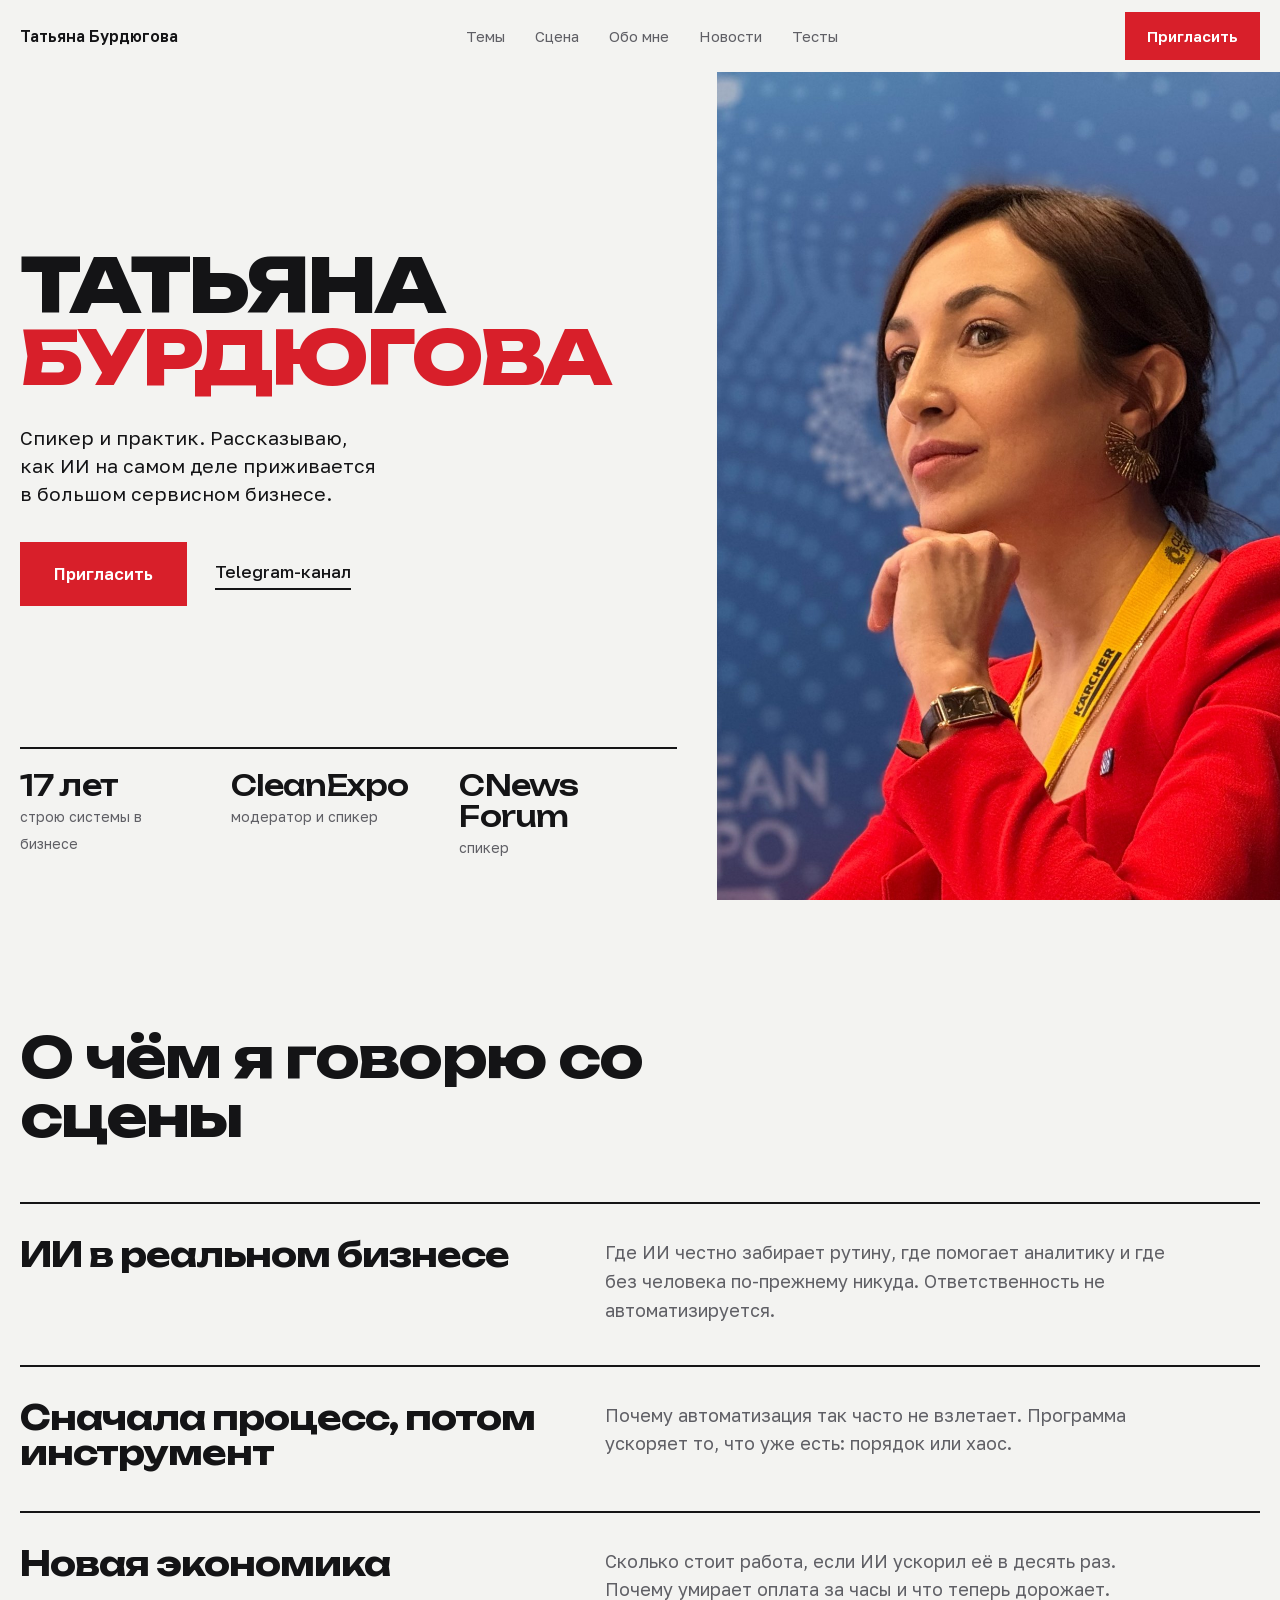
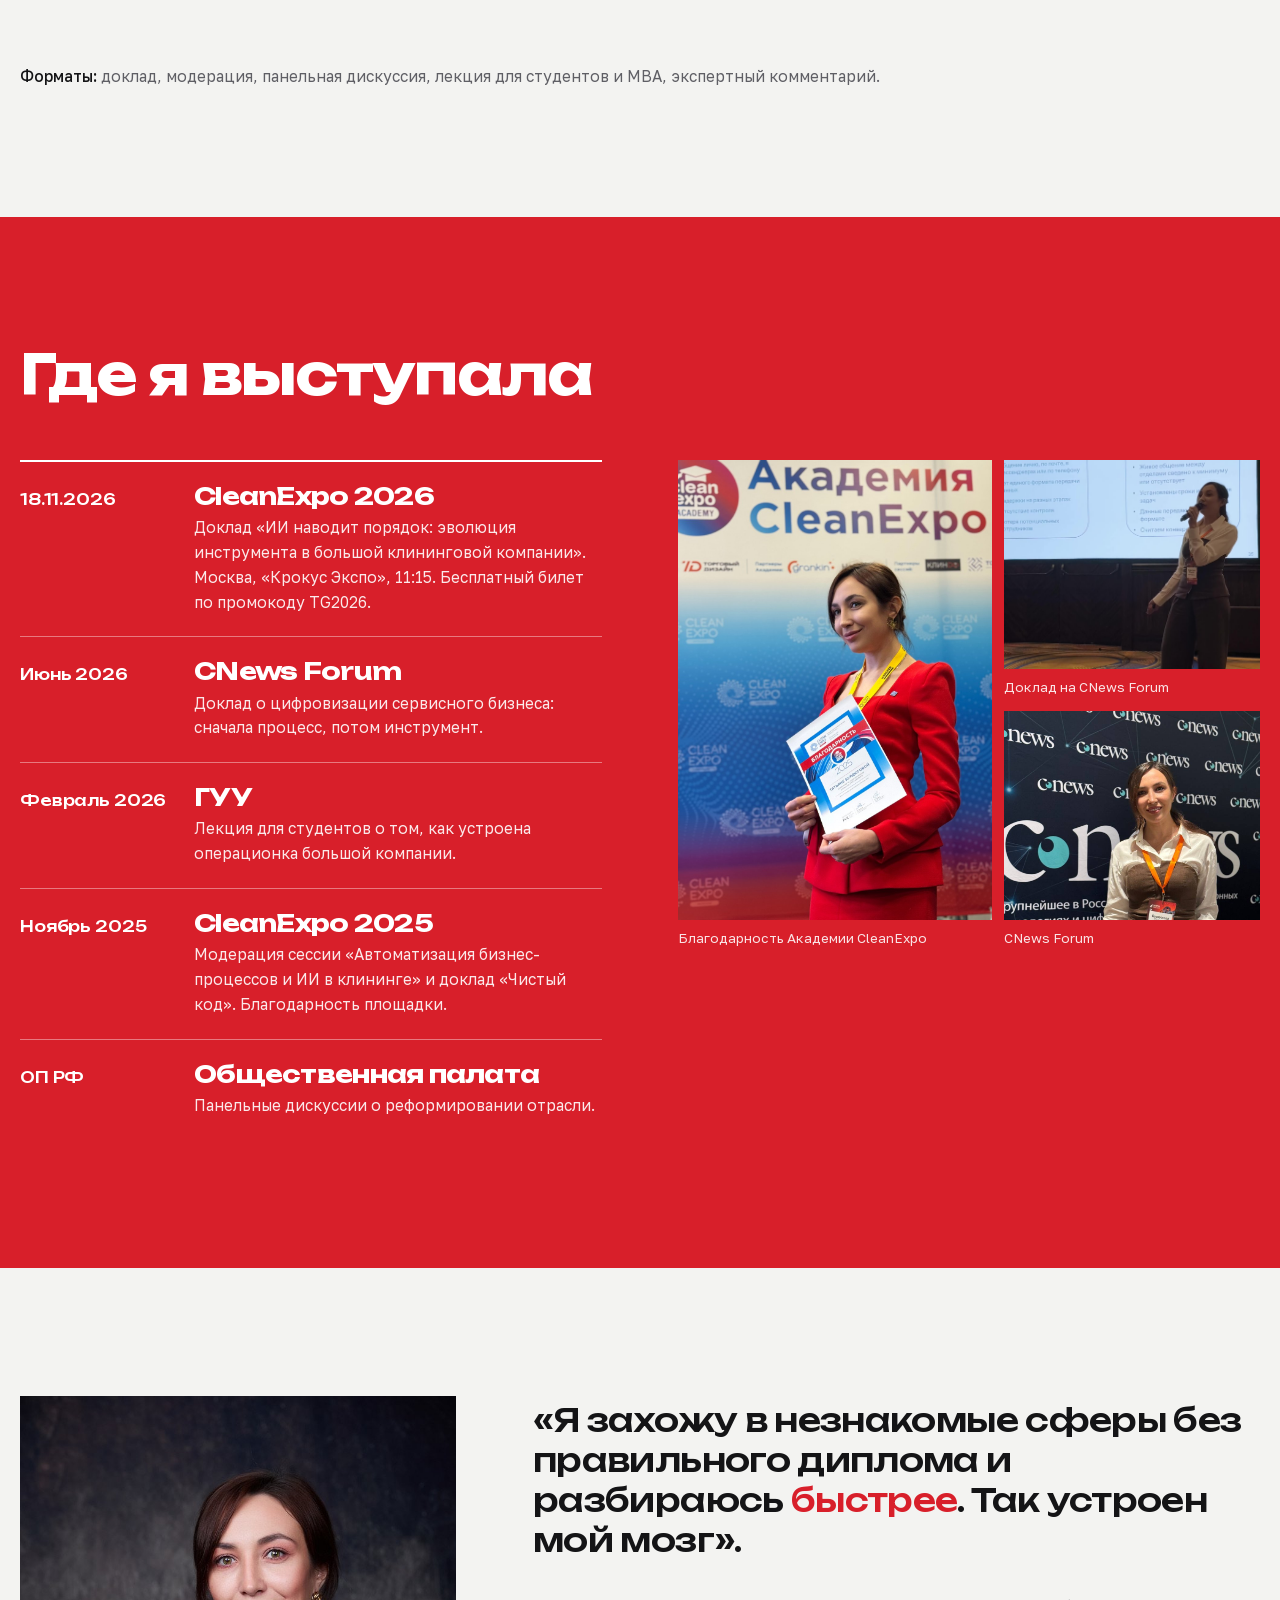
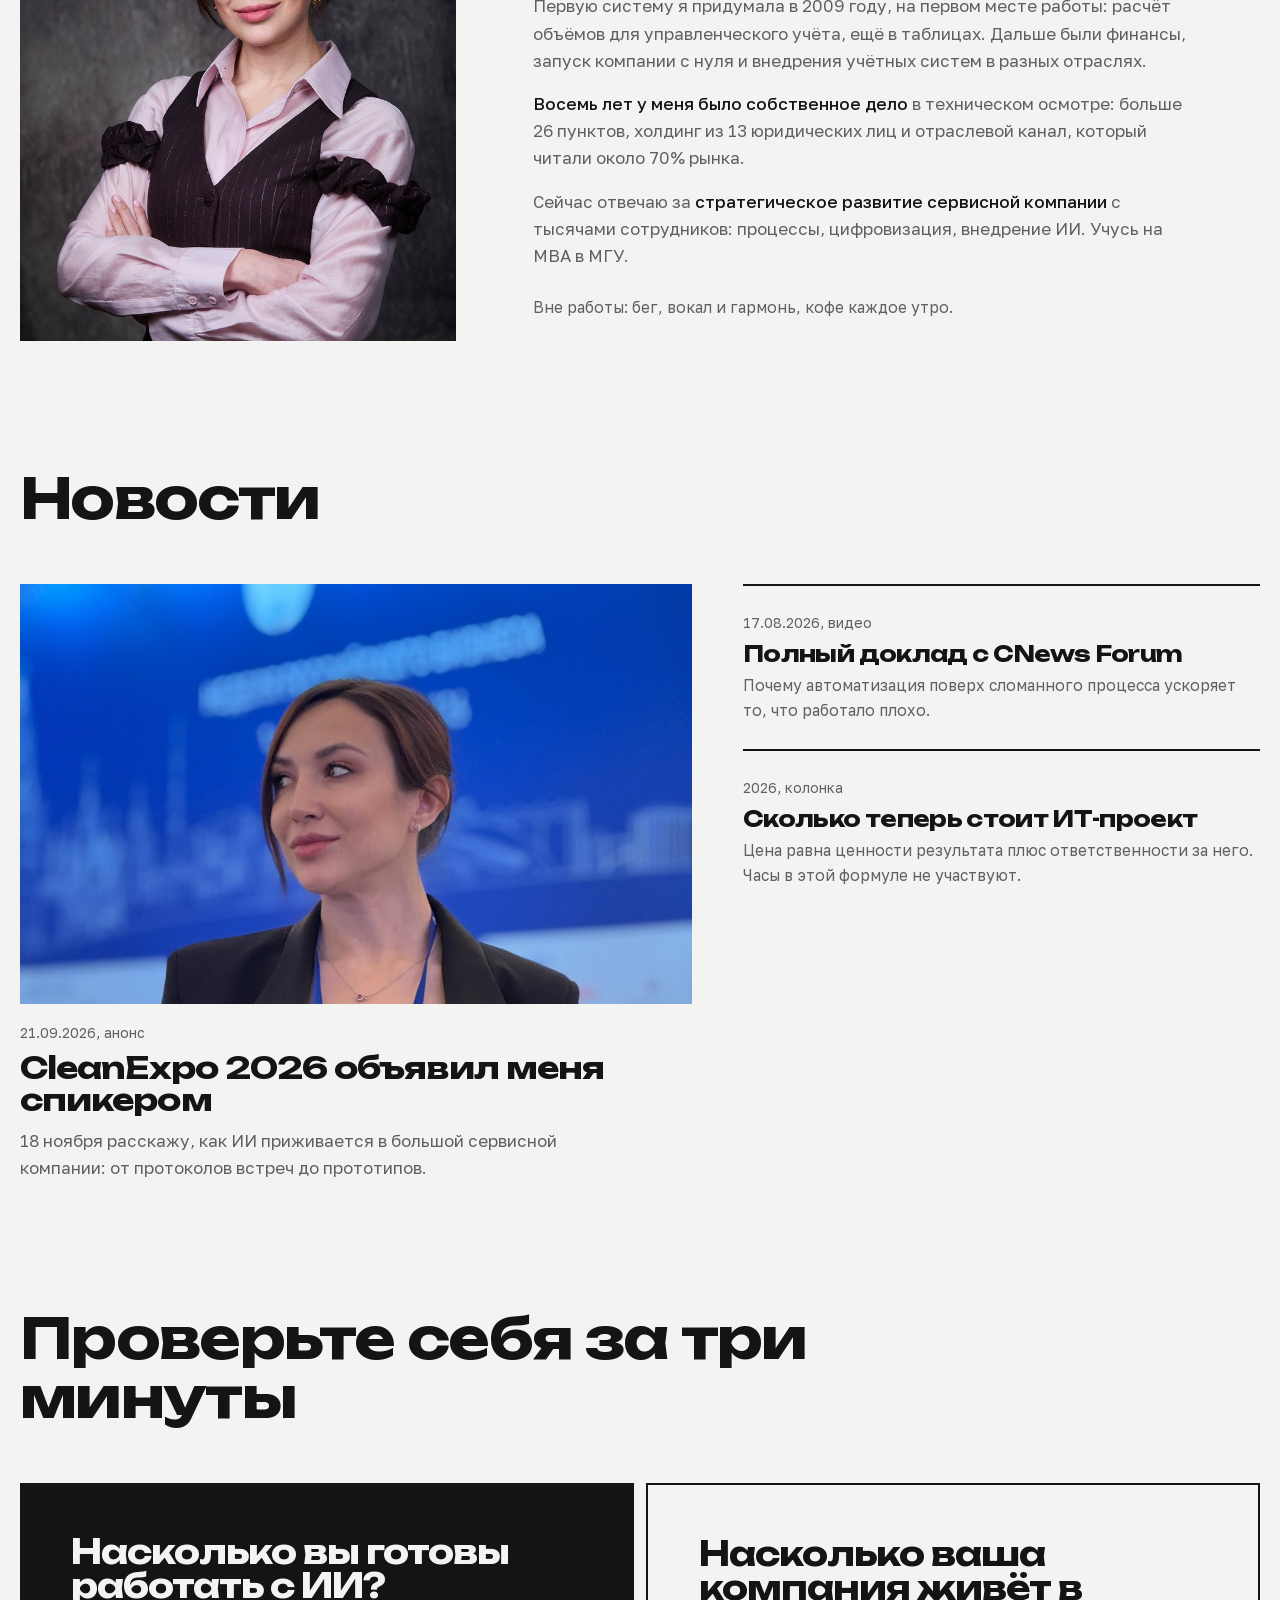
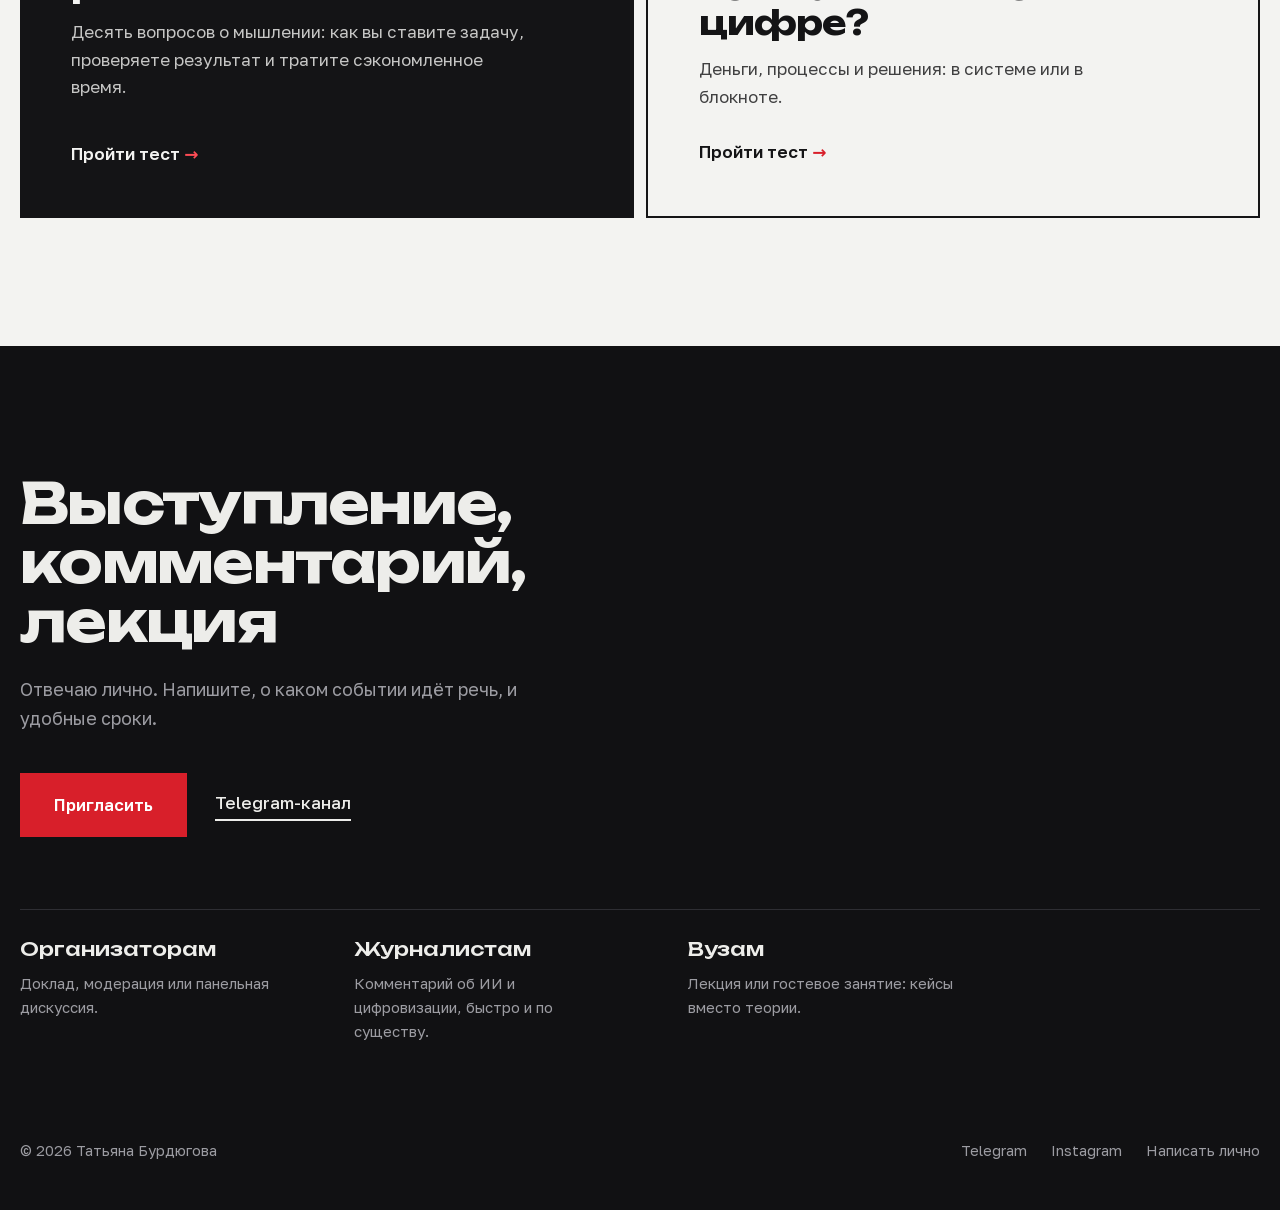
==== commit ab65d859: "Редизайн «Сцена»: красный костюм со сцены, плакатная типографика Unbounded + Golos Text, реальные фо" ====
--- a/index.html
+++ b/index.html
@@ -4,23 +4,25 @@
 <meta charset="utf-8">
 <meta name="viewport" content="width=device-width, initial-scale=1">
 <title>Татьяна Бурдюгова · спикер: ИИ и управление в реальном бизнесе</title>
-<meta name="description" content="Татьяна Бурдюгова: спикер и практик. Как ИИ и цифровизация приживаются в большом сервисном бизнесе. Строит системы с 2009 года. Выступления, лекции, комментарии для СМИ.">
+<meta name="description" content="Татьяна Бурдюгова: спикер и практик. Как ИИ и цифровизация приживаются в большом сервисном бизнесе. Выступления, лекции, комментарии для СМИ.">
 <meta property="og:title" content="Татьяна Бурдюгова · ИИ и управление в реальном бизнесе">
-<meta property="og:description" content="Спикер и практик: как ИИ приживается в реальной работе большой компании. Выступления, лекции, комментарии для СМИ.">
-<meta property="og:image" content="https://tatyanaburdyugova.com/img/hero.jpg">
+<meta property="og:description" content="Спикер и практик: как ИИ приживается в реальной работе большой компании.">
+<meta property="og:image" content="https://tatyanaburdyugova.com/img/hero_stage.jpg">
 <meta property="og:url" content="https://tatyanaburdyugova.com/">
 <meta property="og:type" content="profile">
 <link rel="canonical" href="https://tatyanaburdyugova.com/">
-<meta name="theme-color" content="#26232A">
-<link rel="icon" href="data:image/svg+xml,%3Csvg xmlns='http://www.w3.org/2000/svg' viewBox='0 0 64 64'%3E%3Crect width='64' height='64' rx='16' fill='%2326232A'/%3E%3Cpath d='M16 44h26v4c0 6-5 8-13 8s-13-2-13-8z' fill='none' stroke='%23E3D0B4' stroke-width='3'/%3E%3Cpath d='M22 40c0-8 5-8 7-14s7-7 9-4 5-9 12-14' fill='none' stroke='%23E0A673' stroke-width='3.2' stroke-linecap='round'/%3E%3C/svg%3E">
-<link rel="stylesheet" href="fonts3/fonts.css">
+<meta name="theme-color" content="#F3F3F1" media="(prefers-color-scheme: light)">
+<meta name="theme-color" content="#121214" media="(prefers-color-scheme: dark)">
+<link rel="icon" href="data:image/svg+xml,%3Csvg xmlns='http://www.w3.org/2000/svg' viewBox='0 0 64 64'%3E%3Crect width='64' height='64' fill='%23D81F2A'/%3E%3Ctext x='32' y='43' font-family='Arial Black,Arial' font-weight='900' font-size='30' text-anchor='middle' fill='%23fff'%3EТБ%3C/text%3E%3C/svg%3E">
+<link rel="preload" href="img/hero_stage.jpg" as="image">
+<link rel="stylesheet" href="fonts4/fonts.css">
 <script type="application/ld+json">
 {
   "@context": "https://schema.org",
   "@type": "Person",
   "name": "Татьяна Бурдюгова",
   "url": "https://tatyanaburdyugova.com/",
-  "image": "https://tatyanaburdyugova.com/img/hero.jpg",
+  "image": "https://tatyanaburdyugova.com/img/hero_stage.jpg",
   "description": "Спикер и практик: внедрение ИИ и цифровизация в сервисном бизнесе. Строит системы в бизнесе с 2009 года.",
   "knowsAbout": ["искусственный интеллект в бизнесе", "цифровизация", "бизнес-процессы", "управленческий учёт", "стратегия"],
   "alumniOf": ["МГУ имени М. В. Ломоносова (MBA)"],
@@ -28,424 +30,260 @@
 }
 </script>
 <style>
+  /* Направление «Сцена»: красный костюм со сцены + чёрный + холодный светлый. Углы острые везде. */
   :root{
-    --cream:#F4EFE9; --paper:#FBF8F4; --graphite:#26232A; --graphite2:#302C35;
-    --lilac:#B39AAE; --lavmilk:#EAE2E8; --copper:#B5704A; --caramel:#E0A673;
-    --mocha:#7A5A4C; --foam:#E3D0B4;
-    --r-xl:40px; --r-l:30px; --r-m:22px;
-    --wrap:min(1240px, 100% - 32px);
-    --ease:cubic-bezier(.2,.7,.2,1);
+    --paper:#F3F3F1; --paper2:#E9E9E6; --ink:#141416; --muted:#5F5F65; --rule:#D3D3CF;
+    --red:#D81F2A; --red-ink:#B5141E; --on-red:#FFFFFF;
+    --night:#111113; --night-text:#EDEDEA; --night-muted:#9C9CA2;
+    --wrap:min(1280px, 100% - 40px);
+    --ease:cubic-bezier(.16,1,.3,1);
+    --display:'Unbounded',system-ui,sans-serif; --text:'Golos Text',system-ui,sans-serif;
+  }
+  @media (prefers-color-scheme: dark){
+    :root{ --paper:#121214; --paper2:#1B1B1E; --ink:#EDEDEA; --muted:#A3A3A9; --rule:#2C2C30; --red:#E3303B; --red-ink:#FF5560; }
   }
   *{margin:0;padding:0;box-sizing:border-box}
   html{scroll-behavior:smooth;-webkit-text-size-adjust:100%}
-  body{font-family:'Onest',system-ui,sans-serif;background:var(--cream);color:var(--graphite);line-height:1.6;overflow-x:hidden}
-  body::after{content:'';position:fixed;inset:0;pointer-events:none;z-index:100;opacity:.06;
-    background-image:url("data:image/svg+xml,%3Csvg xmlns='http://www.w3.org/2000/svg' width='160' height='160'%3E%3Cfilter id='n'%3E%3CfeTurbulence type='fractalNoise' baseFrequency='.9' numOctaves='2' stitchTiles='stitch'/%3E%3C/filter%3E%3Crect width='100%25' height='100%25' filter='url(%23n)'/%3E%3C/svg%3E")}
-  a{color:inherit}
+  html,body{overflow-x:clip}
+  body{font-family:var(--text);background:var(--paper);color:var(--ink);line-height:1.6;font-size:17px}
+  a{color:inherit;text-decoration:none}
   img{display:block;max-width:100%;height:auto}
-  ::selection{background:var(--lavmilk)}
-  :focus-visible{outline:2px solid var(--caramel);outline-offset:3px;border-radius:6px}
+  :focus-visible{outline:3px solid var(--red);outline-offset:3px}
   .wrap{width:var(--wrap);margin:0 auto}
-  .it{font-family:'Cormorant Garamond',serif;font-style:italic;font-weight:500}
-  .mono{font-family:'JetBrains Mono',monospace;font-weight:500}
-  .eyebrow{font-family:'JetBrains Mono',monospace;font-weight:500;font-size:12.5px;letter-spacing:.2em;text-transform:uppercase;color:var(--copper)}
-  .on-dark .eyebrow{color:var(--lilac)}
-
-  .pill{display:inline-flex;align-items:center;gap:10px;padding:15px 26px;border-radius:999px;font-weight:500;font-size:15.5px;text-decoration:none;transition:transform .3s var(--ease),background .3s,color .3s;border:1px solid transparent;white-space:nowrap}
-  .pill:hover{transform:translateY(-2px)}
-  .pill.car{background:var(--caramel);color:var(--graphite)}
-  .pill.car:hover{background:#ECB887}
-  .pill.gr{background:var(--graphite);color:var(--cream)}
-  .pill.gr:hover{background:#3A3540}
-  .pill.ol{border-color:rgba(179,154,174,.6);color:var(--cream)}
-  .pill.ol:hover{background:rgba(179,154,174,.15)}
-  .arr{display:inline-grid;place-items:center;width:28px;height:28px;border-radius:50%;background:rgba(38,35,42,.12);font-size:14px;transition:transform .3s var(--ease),background .3s}
-  .pill:hover .arr{transform:translateX(3px) rotate(-45deg)}
-  .chip{display:inline-flex;align-items:center;gap:8px;padding:8px 14px;border-radius:999px;font-family:'JetBrains Mono';font-weight:500;font-size:12px;letter-spacing:.1em;text-transform:uppercase}
-  .chip.l{background:rgba(179,154,174,.16);color:var(--lavmilk);border:1px solid rgba(179,154,174,.3)}
-  .chip.d{background:var(--paper);color:var(--mocha);border:1px solid rgba(38,35,42,.1)}
-  .dot{width:7px;height:7px;border-radius:50%;background:var(--caramel);box-shadow:0 0 0 0 rgba(224,166,115,.7);animation:pulse 2.2s infinite}
-  @keyframes pulse{70%{box-shadow:0 0 0 9px rgba(224,166,115,0)}100%{box-shadow:0 0 0 0 rgba(224,166,115,0)}}
-
-  .nav{position:fixed;top:14px;left:50%;transform:translateX(-50%);z-index:50;width:min(1120px, 100% - 24px);
-    display:flex;align-items:center;justify-content:space-between;gap:16px;padding:8px 8px 8px 12px;border-radius:999px;
-    background:rgba(244,239,233,.72);backdrop-filter:blur(18px) saturate(1.3);-webkit-backdrop-filter:blur(18px) saturate(1.3);
-    border:1px solid rgba(179,154,174,.35)}
-  .brand{display:flex;align-items:center;gap:10px;text-decoration:none}
-  .mono-mark{width:40px;height:40px;border-radius:50%;border:1.5px solid var(--lilac);display:grid;place-items:center;font-family:'Cormorant Garamond';font-style:italic;font-weight:600;font-size:19px;color:var(--copper)}
-  .brand b{font-weight:600;font-size:15px;letter-spacing:-.01em}
-  .nav ul{display:flex;gap:4px;list-style:none}
-  .nav ul a{display:block;padding:9px 14px;border-radius:999px;text-decoration:none;font-size:14.5px;color:var(--mocha);transition:background .25s,color .25s}
-  .nav ul a:hover{background:var(--lavmilk);color:var(--graphite)}
-  .nav .pill{padding:11px 20px;font-size:14px}
-  @media (max-width:900px){.nav ul{display:none}}
-  @media (max-width:420px){.brand b{display:none}}
-
-  .aura{position:absolute;border-radius:50%;filter:blur(90px);opacity:.55;pointer-events:none}
-
-  .hero{position:relative;padding:104px 0 28px;overflow:hidden}
-  html,body{overflow-x:clip}
-  .hero .aura.a1{width:520px;height:520px;background:var(--lilac);top:-120px;left:-140px}
-  .hero .aura.a2{width:420px;height:420px;background:var(--caramel);top:240px;right:-120px;opacity:.35}
-  .bento{position:relative;display:grid;grid-template-columns:repeat(12,1fr);gap:14px}
-  .tile{border-radius:var(--r-l);overflow:hidden;position:relative}
-  .t-hero{grid-column:span 7;grid-row:span 2;background:var(--graphite);color:var(--cream);padding:46px 48px 44px;display:flex;flex-direction:column;justify-content:space-between;min-height:600px;
-    background-image:linear-gradient(rgba(179,154,174,.09) 1px,transparent 1px),linear-gradient(90deg,rgba(179,154,174,.09) 1px,transparent 1px);background-size:44px 44px}
-  .t-hero .chips{display:flex;gap:8px;flex-wrap:wrap}
-  .t-hero h1{font-family:'Cormorant Garamond';font-weight:500;font-size:clamp(64px,8.6vw,124px);line-height:.88;letter-spacing:-.025em;margin:34px 0 26px}
-  .t-hero h1 .it{color:var(--caramel);display:block}
-  .t-hero .lead{font-size:clamp(17px,1.5vw,19.5px);line-height:1.6;color:var(--foam);max-width:560px}
-  .t-hero .lead b{color:var(--cream);font-weight:500}
-  .t-hero .cta{display:flex;gap:10px;flex-wrap:wrap;margin-top:30px}
-  .t-hero .steam{position:absolute;right:30px;top:38px;width:170px;opacity:.9}
-  .t-photo{grid-column:span 5;grid-row:span 2;min-height:600px;background:var(--graphite2)}
-  .t-photo img{width:100%;height:100%;object-fit:cover;object-position:center 22%;transition:transform 1.2s var(--ease)}
-  .t-photo:hover img{transform:scale(1.03)}
-  .glass{position:absolute;left:16px;right:16px;bottom:16px;padding:18px 20px;border-radius:var(--r-m);
-    background:rgba(38,35,42,.42);backdrop-filter:blur(16px);-webkit-backdrop-filter:blur(16px);border:1px solid rgba(244,239,233,.18);color:var(--cream);display:flex;justify-content:space-between;align-items:center;gap:14px}
-  .glass .it{font-size:24px;line-height:1.1}
-  .glass small{font-family:'JetBrains Mono';font-size:11.5px;letter-spacing:.12em;text-transform:uppercase;color:var(--foam);text-align:right}
-  .t-fact{grid-column:span 3;background:var(--paper);border:1px solid rgba(38,35,42,.07);padding:26px 26px 28px;transition:transform .35s var(--ease),box-shadow .35s}
-  .t-fact:hover{transform:translateY(-4px);box-shadow:0 18px 40px -24px rgba(38,35,42,.35)}
-  .t-fact .n{font-family:'JetBrains Mono';font-weight:500;font-size:clamp(38px,3.6vw,52px);line-height:1;letter-spacing:-.04em}
-  .t-fact .n span{font-size:.45em;color:var(--mocha);letter-spacing:0;margin-left:6px}
-  .t-fact p{margin-top:12px;font-size:14.5px;line-height:1.45;color:var(--mocha)}
-  .t-fact.lv{background:var(--lavmilk);border-color:transparent}
-  .t-next{grid-column:span 8;background:var(--lavmilk);padding:30px 34px;display:grid;grid-template-columns:auto 1fr auto;gap:30px;align-items:center}
-  .t-next .date{font-family:'JetBrains Mono';font-weight:500;font-size:64px;line-height:.9;letter-spacing:-.05em;color:var(--copper)}
-  .t-next .date small{display:block;font-size:12px;letter-spacing:.18em;color:var(--mocha);margin-top:10px}
-  .t-next h3{font-family:'Cormorant Garamond';font-weight:500;font-size:clamp(24px,2.3vw,31px);line-height:1.1;margin:10px 0 8px}
-  .t-next p{font-size:14.5px;color:var(--mocha)}
-  .t-next p b{font-family:'JetBrains Mono';color:var(--copper);font-weight:500}
-  .t-test{grid-column:span 4;background:var(--copper);color:var(--cream);padding:30px 32px;text-decoration:none;display:flex;flex-direction:column;justify-content:space-between;gap:18px;transition:transform .35s var(--ease)}
-  .t-test:hover{transform:translateY(-4px)}
-  .t-test .eyebrow{color:var(--foam)}
-  .t-test h3{font-family:'Cormorant Garamond';font-weight:500;font-size:32px;line-height:1.02}
-  .t-test .go{display:flex;justify-content:space-between;align-items:center;font-size:14.5px;font-weight:500}
-  .t-test .arr{background:rgba(244,239,233,.2);width:42px;height:42px;font-size:17px}
-  .t-test:hover .arr{transform:rotate(-45deg)}
-  @media (max-width:980px){
-    .t-hero,.t-photo{grid-column:span 12;min-height:auto}
-    .t-photo{height:560px}
-    .t-fact{grid-column:span 6}
-    .t-next,.t-test{grid-column:span 12}
-    .t-hero .steam{width:120px;opacity:.45}
-  }
-  @media (max-width:560px){
-    .t-hero{padding:34px 24px}
-    .t-next{grid-template-columns:1fr;gap:14px}
-    .t-photo{height:480px}
-    .t-fact{padding:22px 20px}
-    .t-hero .steam{display:none}
-  }
-
-  .marq{overflow:hidden;padding:26px 0 8px;-webkit-mask-image:linear-gradient(90deg,transparent,#000 10%,#000 90%,transparent);mask-image:linear-gradient(90deg,transparent,#000 10%,#000 90%,transparent)}
-  .marq .track{display:flex;gap:12px;width:max-content;animation:run 40s linear infinite}
-  .marq span{padding:12px 22px;border-radius:999px;border:1px solid rgba(38,35,42,.14);font-family:'JetBrains Mono';font-size:13px;letter-spacing:.14em;text-transform:uppercase;color:var(--mocha);white-space:nowrap;background:var(--paper)}
-  .marq span.hl{background:var(--graphite);color:var(--cream);border-color:var(--graphite)}
-  @keyframes run{to{transform:translateX(-50%)}}
-
-  section{padding:110px 0}
-  .shead{display:grid;grid-template-columns:1.3fr .7fr;gap:40px;align-items:end;margin-bottom:46px}
-  .shead h2{font-family:'Cormorant Garamond';font-weight:500;font-size:clamp(46px,6vw,84px);line-height:.95;letter-spacing:-.02em;margin-top:16px}
-  .shead h2 .it{color:var(--copper)}
-  .on-dark .shead h2 .it{color:var(--caramel)}
-  .shead p{font-size:16.5px;color:var(--mocha)}
-  .on-dark .shead p{color:var(--foam)}
-  @media (max-width:860px){.shead{grid-template-columns:1fr;gap:16px} section{padding:76px 0}}
-
-  .topics{display:grid;grid-template-columns:repeat(3,1fr);gap:14px}
-  .topic{background:var(--paper);border:1px solid rgba(38,35,42,.07);border-radius:var(--r-l);padding:34px 32px;min-height:360px;display:flex;flex-direction:column;transition:transform .4s var(--ease),background .4s,color .4s}
-  .topic:hover{transform:translateY(-6px);background:var(--graphite);color:var(--cream)}
-  .topic:hover p{color:var(--foam)}
-  .topic:hover .num{color:var(--caramel);border-color:rgba(224,166,115,.5)}
-  .topic .num{align-self:flex-start;font-family:'JetBrains Mono';font-size:13px;padding:7px 12px;border-radius:999px;border:1px solid rgba(181,112,74,.45);color:var(--copper);transition:all .4s}
-  .topic h3{font-family:'Cormorant Garamond';font-weight:500;font-size:36px;line-height:1.02;margin:auto 0 14px;padding-top:60px}
-  .topic p{font-size:15.5px;line-height:1.65;color:var(--mocha);transition:color .4s}
-  .formats{display:flex;flex-wrap:wrap;gap:8px;margin-top:22px}
-  @media (max-width:900px){.topics{grid-template-columns:1fr}.topic{min-height:0}}
-
-  .panel{background:var(--graphite);color:var(--cream);border-radius:var(--r-xl);padding:84px clamp(22px,5vw,72px);position:relative;overflow:hidden;
-    background-image:linear-gradient(rgba(179,154,174,.08) 1px,transparent 1px),linear-gradient(90deg,rgba(179,154,174,.08) 1px,transparent 1px);background-size:48px 48px}
-  .panel .aura{width:460px;height:460px;background:var(--lilac);opacity:.25;right:-160px;top:-160px}
-
-  .stage{display:grid;grid-template-columns:.85fr 1.15fr;gap:56px;align-items:start;position:relative}
-  .stage .ph{border-radius:var(--r-l);overflow:hidden}
-  .stage .ph img{width:100%}
-  .tl{list-style:none;position:relative}
-  .tl li{position:relative;padding:0 0 30px 40px;border-left:1px solid rgba(179,154,174,.35);margin-left:7px}
-  .tl li:last-child{border-left-color:transparent;padding-bottom:0}
-  .tl li::before{content:'';position:absolute;left:-8px;top:4px;width:15px;height:15px;border-radius:50%;background:var(--graphite);border:2px solid var(--lilac)}
-  .tl li.soon::before{background:var(--caramel);border-color:var(--caramel);box-shadow:0 0 0 6px rgba(224,166,115,.18)}
-  .tl .when{font-family:'JetBrains Mono';font-size:12.5px;letter-spacing:.14em;text-transform:uppercase;color:var(--lilac)}
-  .tl .soon .when{color:var(--caramel)}
-  .tl h3{font-family:'Cormorant Garamond';font-weight:500;font-size:30px;line-height:1.1;margin:6px 0}
-  .tl p{font-size:15px;color:var(--foam)}
-  @media (max-width:900px){.stage{grid-template-columns:1fr;gap:40px}}
-
-  .news{display:grid;grid-template-columns:repeat(3,1fr);gap:14px}
-  .card{background:var(--paper);border:1px solid rgba(38,35,42,.07);border-radius:var(--r-l);padding:30px;text-decoration:none;display:flex;flex-direction:column;min-height:300px;transition:transform .4s var(--ease),box-shadow .4s}
-  .card:hover{transform:translateY(-6px);box-shadow:0 26px 50px -30px rgba(38,35,42,.45)}
-  .card .meta{display:flex;justify-content:space-between;align-items:center}
-  .card .meta .mono{font-size:12.5px;color:var(--mocha);letter-spacing:.08em}
-  .card h3{font-family:'Cormorant Garamond';font-weight:500;font-size:30px;line-height:1.05;margin:auto 0 12px;padding-top:44px}
-  .card p{font-size:15px;color:var(--mocha)}
-  .card .go{margin-top:20px;display:flex;justify-content:space-between;align-items:center;font-weight:500;font-size:14.5px}
-  .card:hover .arr{transform:rotate(-45deg);background:var(--caramel)}
-  @media (max-width:900px){.news{grid-template-columns:1fr}.card{min-height:0}}
-
-  .about{display:grid;grid-template-columns:.8fr 1.2fr;gap:64px;align-items:center}
-  .about .ph{border-radius:var(--r-xl);overflow:hidden}
-  .about .ph img{width:100%;aspect-ratio:4/5;object-fit:cover;object-position:center 20%}
-  .about blockquote{font-family:'Cormorant Garamond';font-style:italic;font-weight:500;font-size:clamp(30px,3.3vw,44px);line-height:1.12;margin:16px 0 30px}
-  .about blockquote span{color:var(--copper)}
-  .about p{font-size:17px;line-height:1.75;color:var(--mocha);margin-bottom:18px}
-  .about p b{color:var(--graphite);font-weight:500}
-  .off{display:flex;flex-wrap:wrap;gap:8px;margin-top:26px}
-  @media (max-width:900px){.about{grid-template-columns:1fr;gap:40px}}
-
-  .tests{display:grid;grid-template-columns:1fr 1fr;gap:14px}
-  .test{border-radius:var(--r-xl);padding:44px 44px 40px;min-height:340px;display:flex;flex-direction:column;text-decoration:none;position:relative;overflow:hidden;transition:transform .4s var(--ease)}
-  .test:hover{transform:translateY(-6px)}
-  .test.a{background:var(--lavmilk)}
-  .test.b{background:var(--graphite);color:var(--cream)}
-  .test h3{font-family:'Cormorant Garamond';font-weight:500;font-size:clamp(34px,3.4vw,46px);line-height:1;margin:auto 0 14px;padding-top:50px}
-  .test.a h3 .it{color:var(--copper)} .test.b h3 .it{color:var(--caramel)}
-  .test p{font-size:15.5px;max-width:440px;color:var(--mocha)}
-  .test.b p{color:var(--foam)}
-  .test .go{margin-top:26px;display:flex;align-items:center;gap:12px;font-weight:500}
-  .test .arr{width:46px;height:46px;font-size:18px;background:var(--graphite);color:var(--cream)}
-  .test.b .arr{background:var(--caramel);color:var(--graphite)}
-  .test:hover .arr{transform:rotate(-45deg)}
-  @media (max-width:900px){.tests{grid-template-columns:1fr}}
-
-  .reqs{display:grid;grid-template-columns:repeat(3,1fr);gap:14px;position:relative}
-  .req{border-radius:var(--r-l);padding:32px;background:rgba(244,239,233,.05);border:1px solid rgba(179,154,174,.25);display:flex;flex-direction:column;transition:background .35s}
-  .req:hover{background:rgba(179,154,174,.12)}
-  .req h3{font-family:'Cormorant Garamond';font-weight:500;font-size:32px;line-height:1.05;margin:20px 0 12px}
-  .req p{font-size:15px;color:var(--foam);margin-bottom:26px}
-  .req .pill{margin-top:auto;align-self:flex-start}
-  .req .chip{align-self:flex-start}
-  .links{display:grid;grid-template-columns:repeat(3,1fr);gap:14px;margin-top:14px;position:relative}
-  .links a{display:flex;justify-content:space-between;align-items:center;padding:22px 24px;border-radius:var(--r-m);background:rgba(244,239,233,.07);text-decoration:none;transition:background .3s}
-  .links a:hover{background:rgba(224,166,115,.16)}
-  .links b{display:block;font-weight:500;font-size:16.5px}
-  .links small{font-family:'JetBrains Mono';font-size:12.5px;color:var(--lilac)}
-  .links .arr{background:rgba(244,239,233,.1)}
-  .links a:hover .arr{transform:rotate(-45deg)}
-  @media (max-width:900px){.reqs,.links{grid-template-columns:1fr}}
-
-  footer{padding:70px 0 40px;overflow:hidden}
-  .wordmark{font-family:'Cormorant Garamond';font-style:italic;font-weight:500;font-size:clamp(46px,10.5vw,160px);line-height:.9;letter-spacing:-.03em;white-space:nowrap}
-  .wordmark span{color:var(--copper)}
-  .foot{display:flex;justify-content:space-between;align-items:center;gap:20px;flex-wrap:wrap;margin-top:34px;padding-top:24px;border-top:1px solid rgba(38,35,42,.12);font-size:13.5px;color:var(--mocha)}
-
-  .rv{opacity:0;transform:translateY(28px);filter:blur(6px);transition:opacity .9s var(--ease),transform .9s var(--ease),filter .9s var(--ease)}
-  .rv.on{opacity:1;transform:none;filter:none}
-  @media (prefers-reduced-motion:reduce){.rv{opacity:1;transform:none;filter:none;transition:none}.marq .track,.dot{animation:none}html{scroll-behavior:auto}}
+  h1,h2,h3{font-family:var(--display);font-weight:700;letter-spacing:-.03em;line-height:1.05}
+  h2{font-size:clamp(34px,4.4vw,60px);max-width:16ch}
+
+  .btn{display:inline-flex;align-items:center;justify-content:center;gap:12px;background:var(--red);color:var(--on-red);padding:19px 34px;font-weight:600;font-size:16.5px;white-space:nowrap;transition:background .25s,transform .15s}
+  .btn:hover{background:var(--red-ink)}
+  .btn:active{transform:translateY(1px)}
+  .lnk{font-weight:500;border-bottom:2px solid currentColor;padding-bottom:3px;transition:color .2s}
+  .lnk:hover{color:var(--red)}
+
+  .top{height:72px;display:flex;align-items:center;justify-content:space-between;gap:24px}
+  .top .nm{font-weight:600;font-size:15.5px}
+  .top nav{display:flex;gap:30px;font-size:15px;color:var(--muted)}
+  .top nav a:hover{color:var(--ink)}
+  .top .btn{padding:12px 22px;font-size:15px}
+  @media (max-width:860px){.top nav{display:none}}
+
+  .hero{display:grid;grid-template-columns:minmax(0,1.12fr) minmax(0,.88fr);min-height:calc(100dvh - 72px);max-height:960px}
+  .hero .l{padding:4vh 40px 40px max(20px, calc((100vw - 1280px)/2));display:flex;flex-direction:column}
+  .hero h1{font-weight:800;font-size:clamp(40px,5.8vw,96px);line-height:.98;letter-spacing:-.04em;text-transform:uppercase;margin-top:auto}
+  .hero h1 span{color:var(--red);display:block}
+  .hero .sub{font-size:clamp(18px,1.5vw,22px);line-height:1.45;max-width:30ch;margin-top:30px}
+  .hero .cta{display:flex;gap:28px;align-items:center;margin-top:34px;flex-wrap:wrap}
+  .facts{display:grid;grid-template-columns:repeat(3,auto);justify-content:start;gap:clamp(24px,4vw,64px);margin-top:auto;padding-top:22px;border-top:2px solid var(--ink)}
+  .facts b{display:block;font-family:var(--display);font-weight:500;font-size:clamp(22px,2.2vw,32px);letter-spacing:-.03em;line-height:1.1}
+  .facts span{font-size:14px;color:var(--muted)}
+  .hero .r{position:relative;overflow:hidden;background:#1b2b4b}
+  .hero .r img{width:100%;height:100%;object-fit:cover;object-position:58% 30%}
+  @media (max-width:960px){
+    .hero{grid-template-columns:1fr;max-height:none}
+    .hero .r{order:-1;height:62vh}
+    .hero .l{padding:36px 20px 40px}
+    .hero h1{margin-top:0}
+    .facts{grid-template-columns:1fr 1fr 1fr;gap:16px;margin-top:40px}
+  }
+
+  section{padding:clamp(80px,10vw,140px) 0}
+
+  .topics{margin-top:56px}
+  .topic{display:grid;grid-template-columns:5fr 6fr;gap:40px;padding:34px 0 40px;border-top:2px solid var(--ink)}
+  .topic h3{font-size:clamp(26px,2.6vw,38px);transition:color .25s}
+  .topic p{color:var(--muted);max-width:52ch;font-size:18px}
+  .topic:hover h3{color:var(--red)}
+  .formats{margin-top:20px;color:var(--muted);font-size:15.5px}
+  .formats b{color:var(--ink);font-weight:500}
+  @media (max-width:800px){.topic{grid-template-columns:1fr;gap:12px}}
+
+  .redblock{background:var(--red);color:var(--on-red)}
+  .stage{display:grid;grid-template-columns:1fr 1fr;gap:clamp(40px,6vw,96px);align-items:start;margin-top:56px}
+  .tl{list-style:none}
+  .tl li{display:grid;grid-template-columns:150px 1fr;gap:24px;padding:22px 0;border-top:1px solid rgba(255,255,255,.4)}
+  .tl li:first-child{border-top:2px solid #fff}
+  .tl .when{font-family:var(--display);font-weight:500;font-size:15px;letter-spacing:-.01em;padding-top:4px}
+  .tl h3{font-size:24px;margin-bottom:6px}
+  .tl p{font-size:15.5px;opacity:.9}
+  .shots{display:grid;grid-template-columns:1.1fr .9fr;gap:12px}
+  .shots figure{display:flex;flex-direction:column;gap:8px}
+  .shots figure:first-child{grid-row:span 2}
+  .shots .ph{overflow:hidden;flex:1;min-height:0}
+  .shots img{width:100%;height:100%;object-fit:cover}
+  .shots figure:first-child .ph{aspect-ratio:3/4.4}
+  .shots figure:not(:first-child) .ph{aspect-ratio:4/3.2}
+  .shots figcaption{font-size:13.5px;opacity:.88}
+  @media (max-width:900px){.stage{grid-template-columns:1fr}.tl li{grid-template-columns:1fr;gap:4px}}
+
+  .about{display:grid;grid-template-columns:.75fr 1.25fr;gap:clamp(40px,6vw,96px);align-items:center}
+  .about .ph img{width:100%;aspect-ratio:4/5;object-fit:cover;object-position:center 18%}
+  .about blockquote{font-family:var(--display);font-weight:500;font-size:clamp(24px,2.5vw,34px);line-height:1.25;letter-spacing:-.02em;margin-bottom:32px}
+  .about blockquote span{color:var(--red)}
+  .about p{color:var(--muted);margin-bottom:16px;max-width:60ch}
+  .about p b{color:var(--ink);font-weight:500}
+  .about .off{margin-top:26px;font-size:15.5px}
+  @media (max-width:900px){.about{grid-template-columns:1fr}.about .ph{max-width:420px}}
+
+  .news{display:grid;grid-template-columns:1.3fr 1fr;gap:clamp(28px,4vw,56px);margin-top:56px}
+  .feat .ph{overflow:hidden;aspect-ratio:16/10}
+  .feat .ph img{width:100%;height:100%;object-fit:cover;object-position:center 22%;transition:transform .8s var(--ease)}
+  .feat:hover img{transform:scale(1.03)}
+  .meta{font-size:14px;color:var(--muted);margin:18px 0 8px}
+  .feat h3{font-size:clamp(24px,2.4vw,34px);transition:color .25s}
+  .feat p{color:var(--muted);margin-top:10px;max-width:56ch}
+  .side{display:flex;flex-direction:column}
+  .side a{padding:26px 0;border-top:2px solid var(--ink)}
+  .side .meta{margin-top:0}
+  .side h3{font-size:22px;transition:color .25s}
+  .side p{color:var(--muted);font-size:15.5px;margin-top:8px}
+  .side a:hover h3,.feat:hover h3{color:var(--red)}
+  @media (max-width:900px){.news{grid-template-columns:1fr}}
+
+  .tests{display:grid;grid-template-columns:1fr 1fr;gap:12px;margin-top:56px}
+  .test{padding:clamp(28px,4vw,52px);display:flex;flex-direction:column;min-height:320px;transition:transform .3s var(--ease)}
+  .test:hover{transform:translateY(-3px)}
+  .test.a{background:var(--ink);color:var(--paper)}
+  .test.b{border:2px solid var(--ink)}
+  .test h3{font-size:clamp(26px,2.6vw,36px);margin-bottom:14px}
+  .test p{opacity:.8;max-width:42ch}
+  .test .go{margin-top:auto;padding-top:28px;font-weight:600}
+  .test .go span{color:var(--red)}
+  .test.a .go span{color:#FF4C55}
+  @media (max-width:800px){.tests{grid-template-columns:1fr}}
+
+  .contact{background:var(--night);color:var(--night-text);padding:clamp(80px,10vw,140px) 0 48px}
+  .contact h2{color:var(--night-text);max-width:14ch}
+  .contact .lead{color:var(--night-muted);font-size:clamp(17px,1.4vw,20px);max-width:48ch;margin-top:24px}
+  .contact .cta{display:flex;gap:28px;align-items:center;flex-wrap:wrap;margin-top:40px}
+  .who{display:grid;grid-template-columns:repeat(3,auto);justify-content:start;gap:clamp(24px,5vw,80px);margin-top:72px;padding-top:24px;border-top:1px solid #2E2E33}
+  .who b{display:block;font-family:var(--display);font-weight:500;font-size:19px;margin-bottom:6px}
+  .who span{color:var(--night-muted);font-size:15px;max-width:30ch;display:block}
+  .foot{display:flex;justify-content:space-between;gap:20px;flex-wrap:wrap;margin-top:96px;font-size:14.5px;color:var(--night-muted)}
+  .foot nav{display:flex;gap:24px;flex-wrap:wrap}
+  .foot a:hover{color:var(--night-text)}
+  @media (max-width:800px){.who{grid-template-columns:1fr}}
+
+  @media (prefers-reduced-motion: no-preference){
+    .rv{opacity:0;transform:translateY(18px);transition:opacity .8s var(--ease),transform .8s var(--ease)}
+    .rv.on{opacity:1;transform:none}
+  }
 </style>
 </head>
 <body>
 
-<nav class="nav" aria-label="Основное меню">
-  <a class="brand" href="#top"><span class="mono-mark">ТБ</span><b>Татьяна Бурдюгова</b></a>
-  <ul>
-    <li><a href="#topics">Темы</a></li>
-    <li><a href="#stage">Сцена</a></li>
-    <li><a href="#news">Новости</a></li>
-    <li><a href="#about">Обо мне</a></li>
-    <li><a href="#tests">Тесты</a></li>
-  </ul>
-  <a class="pill gr" href="#contact">Пригласить</a>
-</nav>
-
-<header class="hero" id="top">
-  <div class="aura a1"></div><div class="aura a2"></div>
-  <div class="wrap bento">
-    <div class="tile t-hero rv">
-      <div class="chips"><span class="chip l"><i class="dot"></i>Спикер</span><span class="chip l">ИИ</span><span class="chip l">Процессы</span><span class="chip l">Управление</span></div>
-      <svg class="steam" viewBox="0 0 220 120" fill="none" aria-hidden="true">
-        <path d="M30 96h70v8c0 12-12 16-35 16s-35-4-35-16z" stroke="#E3D0B4" stroke-width="2"/>
-        <path d="M100 99h7a8 8 0 0 1 0 16h-8" stroke="#E3D0B4" stroke-width="2"/>
-        <path d="M50 88c0-14 9-14 12-25s14-14 18-8 10-16 22-22 36-12 60-26" stroke="#E0A673" stroke-width="2.2" stroke-linecap="round"/>
-        <circle cx="80" cy="55" r="3.5" fill="#E0A673"/><circle cx="102" cy="33" r="3.5" fill="#E0A673"/><circle cx="162" cy="7" r="3.5" fill="#E0A673"/>
-      </svg>
-      <div>
-        <h1>Татьяна <span class="it">Бурдюгова</span></h1>
-        <p class="lead">Рассказываю, как <b>ИИ и цифровизация приживаются в реальном бизнесе</b>: в большой сервисной компании с тысячами сотрудников, а не в презентациях. Без восторгов и без страшилок, с цифрами и честными выводами.</p>
-        <div class="cta">
-          <a class="pill car" href="#contact">Пригласить выступить <span class="arr">→</span></a>
-          <a class="pill ol" href="https://t.me/tatyana_and_coffee" target="_blank" rel="noopener">Читать канал</a>
-        </div>
+<header class="wrap top">
+  <a class="nm" href="#">Татьяна Бурдюгова</a>
+  <nav aria-label="Разделы"><a href="#topics">Темы</a><a href="#stage">Сцена</a><a href="#about">Обо мне</a><a href="#news">Новости</a><a href="#tests">Тесты</a></nav>
+  <a class="btn" href="#contact">Пригласить</a>
+</header>
+
+<main>
+<section class="hero" style="padding:0" aria-label="Татьяна Бурдюгова">
+  <div class="l">
+    <h1>Татьяна <span>Бурдюгова</span></h1>
+    <p class="sub">Спикер и практик. Рассказываю, как ИИ на самом деле приживается в большом сервисном бизнесе.</p>
+    <div class="cta"><a class="btn" href="#contact">Пригласить</a><a class="lnk" href="https://t.me/tatyana_and_coffee" target="_blank" rel="noopener">Telegram-канал</a></div>
+    <div class="facts">
+      <div><b>17 лет</b><span>строю системы в бизнесе</span></div>
+      <div><b>CleanExpo</b><span>модератор и спикер</span></div>
+      <div><b>CNews Forum</b><span>спикер</span></div>
+    </div>
+  </div>
+  <div class="r"><img src="img/hero_stage.jpg" alt="Татьяна Бурдюгова модерирует сессию на CleanExpo" width="1677" height="1600" fetchpriority="high"></div>
+</section>
+
+<section id="topics">
+  <div class="wrap">
+    <h2 class="rv">О чём я говорю со сцены</h2>
+    <div class="topics">
+      <article class="topic rv"><h3>ИИ в реальном бизнесе</h3><p>Где ИИ честно забирает рутину, где помогает аналитику и где без человека по-прежнему никуда. Ответственность не автоматизируется.</p></article>
+      <article class="topic rv"><h3>Сначала процесс, потом инструмент</h3><p>Почему автоматизация так часто не взлетает. Программа ускоряет то, что уже есть: порядок или хаос.</p></article>
+      <article class="topic rv"><h3>Новая экономика</h3><p>Сколько стоит работа, если ИИ ускорил её в десять раз. Почему умирает оплата за часы и что теперь дорожает.</p></article>
+    </div>
+    <p class="formats rv"><b>Форматы:</b> доклад, модерация, панельная дискуссия, лекция для студентов и MBA, экспертный комментарий.</p>
+  </div>
+</section>
+
+<section id="stage" class="redblock">
+  <div class="wrap">
+    <h2 class="rv">Где я выступала</h2>
+    <div class="stage">
+      <ul class="tl rv">
+        <li><span class="when">18.11.2026</span><div><h3>CleanExpo 2026</h3><p>Доклад «ИИ наводит порядок: эволюция инструмента в большой клининговой компании». Москва, «Крокус Экспо», 11:15. Бесплатный билет по промокоду TG2026.</p></div></li>
+        <li><span class="when">Июнь 2026</span><div><h3>CNews Forum</h3><p>Доклад о цифровизации сервисного бизнеса: сначала процесс, потом инструмент.</p></div></li>
+        <li><span class="when">Февраль 2026</span><div><h3>ГУУ</h3><p>Лекция для студентов о том, как устроена операционка большой компании.</p></div></li>
+        <li><span class="when">Ноябрь 2025</span><div><h3>CleanExpo 2025</h3><p>Модерация сессии «Автоматизация бизнес-процессов и ИИ в клининге» и доклад «Чистый код». Благодарность площадки.</p></div></li>
+        <li><span class="when">ОП РФ</span><div><h3>Общественная палата</h3><p>Панельные дискуссии о реформировании отрасли.</p></div></li>
+      </ul>
+      <div class="shots rv">
+        <figure><div class="ph"><img src="img/award.jpg" alt="Благодарность Академии CleanExpo" width="1125" height="1500" loading="lazy" style="object-position:45% 30%"></div><figcaption>Благодарность Академии CleanExpo</figcaption></figure>
+        <figure><div class="ph"><img src="img/stage.jpg" alt="Доклад на CNews Forum" width="1080" height="1180" loading="lazy"></div><figcaption>Доклад на CNews Forum</figcaption></figure>
+        <figure><div class="ph"><img src="img/cnews.jpg" alt="Пресс-стена CNews Forum" width="960" height="1280" loading="lazy" style="object-position:center 22%"></div><figcaption>CNews Forum</figcaption></figure>
       </div>
     </div>
-    <div class="tile t-photo rv">
-      <img src="img/hero.jpg" alt="Татьяна Бурдюгова, портрет" width="724" height="1086" fetchpriority="high">
-      <div class="glass"><span class="it">между цифрой<br>и кофе</span><small>спикер CleanExpo<br>и CNews Forum</small></div>
-    </div>
-    <div class="tile t-fact rv"><div class="n">17<span>лет</span></div><p>строю системы в бизнесе: от таблиц 2009 года до ИИ</p></div>
-    <div class="tile t-fact lv rv"><div class="n">8<span>лет</span></div><p>собственного дела: холдинг из 13 юридических лиц</p></div>
-    <div class="tile t-fact rv"><div class="n">3000</div><p>человек в отраслевом сообществе, которое я вела: около 70% рынка</p></div>
-    <div class="tile t-fact lv rv"><div class="n">MBA</div><p>МГУ, сейчас. До этого два высших: менеджмент и право</p></div>
-    <div class="tile t-next rv">
-      <div class="date">18<small>НОЯБРЯ 2026</small></div>
-      <div>
-        <span class="chip d"><i class="dot"></i>Ближайшее выступление</span>
-        <h3>CleanExpo 2026: «ИИ наводит порядок. Эволюция инструмента в большой клининговой компании»</h3>
-        <p>Москва, «Крокус Экспо», павильон 1, зал G, 11:15. Бесплатный билет по промокоду <b>TG2026</b></p>
+  </div>
+</section>
+
+<section id="about">
+  <div class="wrap about">
+    <div class="ph rv"><img src="img/portrait.jpg" alt="Татьяна Бурдюгова, портрет" width="724" height="1086" loading="lazy"></div>
+    <div class="rv">
+      <blockquote>«Я захожу в незнакомые сферы без правильного диплома и разбираюсь <span>быстрее</span>. Так устроен мой мозг».</blockquote>
+      <p>Первую систему я придумала в 2009 году, на первом месте работы: расчёт объёмов для управленческого учёта, ещё в таблицах. Дальше были финансы, запуск компании с нуля и внедрения учётных систем в разных отраслях.</p>
+      <p><b>Восемь лет у меня было собственное дело</b> в техническом осмотре: больше 26 пунктов, холдинг из 13 юридических лиц и отраслевой канал, который читали около 70% рынка.</p>
+      <p>Сейчас отвечаю за <b>стратегическое развитие сервисной компании</b> с тысячами сотрудников: процессы, цифровизация, внедрение ИИ. Учусь на MBA в МГУ.</p>
+      <p class="off">Вне работы: бег, вокал и гармонь, кофе каждое утро.</p>
+    </div>
+  </div>
+</section>
+
+<section id="news" style="padding-top:0">
+  <div class="wrap">
+    <h2 class="rv">Новости</h2>
+    <div class="news">
+      <a class="feat rv" href="https://t.me/tatyana_and_coffee" target="_blank" rel="noopener">
+        <div class="ph"><img src="img/forum.jpg" alt="Татьяна Бурдюгова на форуме" width="1125" height="1500" loading="lazy"></div>
+        <div class="meta">21.09.2026, анонс</div>
+        <h3>CleanExpo 2026 объявил меня спикером</h3>
+        <p>18 ноября расскажу, как ИИ приживается в большой сервисной компании: от протоколов встреч до прототипов.</p>
+      </a>
+      <div class="side">
+        <a class="rv" href="https://t.me/tatyana_and_coffee" target="_blank" rel="noopener"><div class="meta">17.08.2026, видео</div><h3>Полный доклад с CNews Forum</h3><p>Почему автоматизация поверх сломанного процесса ускоряет то, что работало плохо.</p></a>
+        <a class="rv" href="https://t.me/tatyana_and_coffee" target="_blank" rel="noopener"><div class="meta">2026, колонка</div><h3>Сколько теперь стоит ИТ-проект</h3><p>Цена равна ценности результата плюс ответственности за него. Часы в этой формуле не участвуют.</p></a>
       </div>
-      <a class="pill gr" href="https://t.me/tatyana_and_coffee" target="_blank" rel="noopener">Подробнее</a>
-    </div>
-    <a class="tile t-test rv" href="test-ai.html">
-      <span class="eyebrow">Тест · 3 минуты</span>
-      <h3>Насколько вы готовы работать с&nbsp;ИИ?</h3>
-      <span class="go">Пройти тест <span class="arr">→</span></span>
-    </a>
-  </div>
-  <div class="marq" aria-hidden="true">
-    <div class="track">
-      <span class="hl">CleanExpo 2026</span><span>CNews Forum</span><span>Общественная палата РФ</span><span>CleanExpo 2025</span><span>ГУУ</span><span>MBA МГУ</span>
-      <span class="hl">CleanExpo 2026</span><span>CNews Forum</span><span>Общественная палата РФ</span><span>CleanExpo 2025</span><span>ГУУ</span><span>MBA МГУ</span>
-    </div>
-  </div>
-</header>
-
-<section id="topics">
-  <div class="wrap">
-    <div class="shead rv">
-      <div><div class="eyebrow">О чём я говорю</div><h2>Три темы, где я <span class="it">практик</span>, а не теоретик</h2></div>
-      <p>Каждое выступление собираю под задачу площадки и аудитории: от отраслевой сцены до лекции для студентов.</p>
-    </div>
-    <div class="topics">
-      <article class="topic rv"><span class="num">01</span><h3>ИИ в реальном бизнесе</h3><p>Как ИИ на самом деле приживается в большой сервисной компании: где он честно забирает рутину, где помогает аналитику и где без человека по-прежнему никуда. Ответственность не автоматизируется.</p></article>
-      <article class="topic rv"><span class="num">02</span><h3>Сначала процесс, потом инструмент</h3><p>Почему автоматизация так часто не взлетает и как подготовить компанию к цифре. Программа ускоряет то, что уже есть: порядок или хаос.</p></article>
-      <article class="topic rv"><span class="num">03</span><h3>Новая экономика</h3><p>Сколько теперь стоит работа, если ИИ ускорил её в десять раз. Почему умирает оплата за часы, что дешевеет, что дорожает и почему главным навыком становится отбор.</p></article>
-    </div>
-    <div class="formats rv"><span class="chip d">Доклад</span><span class="chip d">Модерация</span><span class="chip d">Панельная дискуссия</span><span class="chip d">Лекция для студентов и MBA</span><span class="chip d">Экспертный комментарий</span></div>
-  </div>
-</section>
-
-<section id="stage" style="padding-top:0">
-  <div class="wrap">
-    <div class="panel on-dark">
-      <div class="aura"></div>
-      <div class="shead rv" style="position:relative">
-        <div><div class="eyebrow">Сцена</div><h2>Где я <span class="it">выступала</span></h2></div>
-        <p>Организаторы приглашают повторно: в анонсе CleanExpo 2026 я спикер CleanExpo 2025 и конференций CNews.</p>
-      </div>
-      <div class="stage">
-        <div class="ph rv"><img src="img/stage.jpg" alt="Татьяна Бурдюгова на сцене CNews Forum" width="1080" height="1180" loading="lazy"></div>
-        <ul class="tl rv">
-          <li class="soon"><div class="when">18 ноября 2026 · скоро</div><h3>CleanExpo 2026</h3><p>Доклад «ИИ наводит порядок: эволюция инструмента в большой клининговой компании».</p></li>
-          <li><div class="when">июнь 2026</div><h3>CNews Forum</h3><p>Доклад о цифровизации сервисного бизнеса: сначала процесс, потом инструмент.</p></li>
-          <li><div class="when">февраль 2026</div><h3>ГУУ</h3><p>Лекция для студентов: как на самом деле устроена операционка большой компании.</p></li>
-          <li><div class="when">ноябрь 2025</div><h3>CleanExpo 2025</h3><p>Модерация сессии «Автоматизация бизнес-процессов и ИИ в клининге» и доклад «Чистый код. Строим цифровой фундамент клининговой компании». Благодарность площадки.</p></li>
-          <li><div class="when">Общественная палата РФ</div><h3>Панельные дискуссии</h3><p>Обсуждение реформирования отрасли.</p></li>
-        </ul>
-      </div>
-    </div>
-  </div>
-</section>
-
-<!-- НОВОСТИ: новые добавлять первыми -->
-<section id="news" style="padding-top:0">
-  <div class="wrap">
-    <div class="shead rv">
-      <div><div class="eyebrow">Новости и медиа</div><h2>Выступления, анонсы, <span class="it">интервью</span></h2></div>
-      <p>Самое свежее и все разборы выходят в моём Telegram-канале «Между цифрой и кофе».</p>
-    </div>
-    <div class="news">
-      <a class="card rv" href="https://t.me/tatyana_and_coffee" target="_blank" rel="noopener">
-        <div class="meta"><span class="chip d">Анонс</span><span class="mono">21.09.2026</span></div>
-        <h3>CleanExpo 2026 объявил меня спикером</h3>
-        <p>18 ноября расскажу, как ИИ приживается в большой сервисной компании: от протоколов встреч до прототипов, которые собираются за вечер.</p>
-        <div class="go">В канале <span class="arr">→</span></div>
-      </a>
-      <a class="card rv" href="https://t.me/tatyana_and_coffee" target="_blank" rel="noopener">
-        <div class="meta"><span class="chip d">Видео</span><span class="mono">17.08.2026</span></div>
-        <h3>Полный доклад с CNews Forum</h3>
-        <p>Почему автоматизация поверх сломанного процесса его не чинит, а ускоряет то, что работало плохо. Запись выступления целиком.</p>
-        <div class="go">Смотреть <span class="arr">→</span></div>
-      </a>
-      <a class="card rv" href="https://t.me/tatyana_and_coffee" target="_blank" rel="noopener">
-        <div class="meta"><span class="chip d">Колонка</span><span class="mono">2026</span></div>
-        <h3>Сколько теперь стоит ИТ-проект</h3>
-        <p>Если работа ускорилась в десять раз, оплата за часы обесценивает исполнителя. Цена равна ценности результата плюс ответственности за него.</p>
-        <div class="go">Читать <span class="arr">→</span></div>
-      </a>
-    </div>
-  </div>
-</section>
-
-<section id="about" style="padding-top:0">
-  <div class="wrap about">
-    <div class="ph rv"><img src="img/about.jpg" alt="Татьяна Бурдюгова" width="724" height="1086" loading="lazy"></div>
-    <div class="rv">
-      <div class="eyebrow">Обо мне</div>
-      <blockquote>Я захожу в незнакомые сферы без «правильного» диплома и разбираюсь <span>быстрее</span>. Так устроен мой мозг.</blockquote>
-      <p>Свою первую систему я придумала в 2009 году, на первом месте работы: расчёт объёмов для управленческого учёта, ещё в таблицах. На третьем курсе, без экономического образования, собрала тарифную сетку окладов и объясняла цифры финансовому директору. Дальше были финансы, запуск компании с нуля и внедрения учётных систем в разных отраслях.</p>
-      <p><b>Восемь лет у меня было собственное дело</b> в сфере технического осмотра: больше 26 пунктов, холдинг из 13 юридических лиц, больше 1500 услуг операторам рынка и отраслевой канал, который читали около 70% рынка.</p>
-      <p>Сейчас отвечаю за <b>стратегическое развитие сервисной компании</b> с тысячами сотрудников и объектов: процессы, цифровизация, внедрение ИИ. Учусь на MBA в МГУ.</p>
-      <div class="off"><span class="chip d">5 км за 29 минут</span><span class="chip d">Вокал и гармонь</span><span class="chip d">Кофе каждое утро</span></div>
     </div>
   </div>
 </section>
 
 <section id="tests" style="padding-top:0">
   <div class="wrap">
-    <div class="shead rv">
-      <div><div class="eyebrow">Проверьте себя</div><h2>Два теста на <span class="it">три минуты</span></h2></div>
-      <p>Без почты и регистраций: ответы никуда не отправляются, результат считается прямо на странице.</p>
-    </div>
+    <h2 class="rv">Проверьте себя за три минуты</h2>
     <div class="tests">
-      <a class="test a rv" href="test-ai.html">
-        <span class="eyebrow">Для себя · 10 вопросов</span>
-        <h3>Насколько вы готовы работать <span class="it">с&nbsp;ИИ</span>?</h3>
-        <p>Не про нейросети, а про мышление: как вы ставите задачу, проверяете результат и распоряжаетесь сэкономленным временем.</p>
-        <span class="go"><span class="arr">→</span> Пройти тест</span>
-      </a>
-      <a class="test b rv" href="test-biz.html">
-        <span class="eyebrow" style="color:var(--lilac)">Для компании · 10 вопросов</span>
-        <h3>Насколько ваша компания живёт <span class="it">в цифре</span>?</h3>
-        <p>Как в вашем бизнесе устроены деньги, процессы и решения: в системе или в блокноте.</p>
-        <span class="go"><span class="arr">→</span> Пройти тест</span>
-      </a>
-    </div>
-  </div>
-</section>
-
-<section id="contact" style="padding-top:0">
-  <div class="wrap">
-    <div class="panel on-dark">
-      <div class="aura" style="background:var(--caramel);opacity:.18;left:-160px;right:auto;top:auto;bottom:-200px"></div>
-      <div class="shead rv" style="position:relative">
-        <div><div class="eyebrow">Сотрудничество</div><h2>Давайте <span class="it">поговорим</span></h2></div>
-        <p>Отвечаю лично. Напишите, о каком событии или материале идёт речь, и удобные сроки.</p>
-      </div>
-      <div class="reqs">
-        <div class="req rv"><span class="chip l">Организаторам</span><h3>Выступление или модерация</h3><p>Доклад, модерация сессии или панельная дискуссия про ИИ, процессы и управление в реальном бизнесе.</p><a class="pill car" href="https://t.me/Tatyana_Burdyugova" target="_blank" rel="noopener">Пригласить <span class="arr">→</span></a></div>
-        <div class="req rv"><span class="chip l">Журналистам</span><h3>Комментарий или интервью</h3><p>Экспертный комментарий о внедрении ИИ, цифровизации и новой экономике труда. Быстро и по существу.</p><a class="pill ol" href="https://t.me/Tatyana_Burdyugova" target="_blank" rel="noopener">Запросить</a></div>
-        <div class="req rv"><span class="chip l">Вузам и бизнес-школам</span><h3>Лекция или гостевое занятие</h3><p>Как устроена операционка большой компании и как в ней на самом деле работает ИИ: кейсы вместо теории.</p><a class="pill ol" href="https://t.me/Tatyana_Burdyugova" target="_blank" rel="noopener">Обсудить</a></div>
-      </div>
-      <div class="links rv">
-        <a href="https://t.me/tatyana_and_coffee" target="_blank" rel="noopener"><span><b>Telegram-канал</b><small>@tatyana_and_coffee</small></span><span class="arr">→</span></a>
-        <a href="https://instagram.com/tatyana_burdyugova" target="_blank" rel="noopener"><span><b>Instagram</b><small>@tatyana_burdyugova</small></span><span class="arr">→</span></a>
-        <a href="https://t.me/Tatyana_Burdyugova" target="_blank" rel="noopener"><span><b>Написать лично</b><small>@Tatyana_Burdyugova</small></span><span class="arr">→</span></a>
-      </div>
-    </div>
-  </div>
-</section>
-
-<footer>
-  <div class="wrap">
-    <div class="wordmark">между цифрой <span>и кофе</span></div>
-    <div class="foot"><span>© 2026 Татьяна Бурдюгова</span><span class="mono">tatyanaburdyugova.com</span></div>
+      <a class="test a rv" href="test-ai.html"><h3>Насколько вы готовы работать с&nbsp;ИИ?</h3><p>Десять вопросов о мышлении: как вы ставите задачу, проверяете результат и тратите сэкономленное время.</p><span class="go">Пройти тест <span>→</span></span></a>
+      <a class="test b rv" href="test-biz.html"><h3>Насколько ваша компания живёт в цифре?</h3><p>Деньги, процессы и решения: в системе или в блокноте.</p><span class="go">Пройти тест <span>→</span></span></a>
+    </div>
+  </div>
+</section>
+</main>
+
+<footer id="contact" class="contact">
+  <div class="wrap">
+    <h2 class="rv">Выступление, комментарий, лекция</h2>
+    <p class="lead rv">Отвечаю лично. Напишите, о каком событии идёт речь, и удобные сроки.</p>
+    <div class="cta rv"><a class="btn" href="https://t.me/Tatyana_Burdyugova" target="_blank" rel="noopener">Пригласить</a><a class="lnk" href="https://t.me/tatyana_and_coffee" target="_blank" rel="noopener">Telegram-канал</a></div>
+    <div class="who rv">
+      <div><b>Организаторам</b><span>Доклад, модерация или панельная дискуссия.</span></div>
+      <div><b>Журналистам</b><span>Комментарий об ИИ и цифровизации, быстро и по существу.</span></div>
+      <div><b>Вузам</b><span>Лекция или гостевое занятие: кейсы вместо теории.</span></div>
+    </div>
+    <div class="foot"><span>© 2026 Татьяна Бурдюгова</span><nav><a href="https://t.me/tatyana_and_coffee" target="_blank" rel="noopener">Telegram</a><a href="https://instagram.com/tatyana_burdyugova" target="_blank" rel="noopener">Instagram</a><a href="https://t.me/Tatyana_Burdyugova" target="_blank" rel="noopener">Написать лично</a></nav></div>
   </div>
 </footer>
 
 <script>
-  const io = new IntersectionObserver(es => es.forEach(e => { if (e.isIntersecting) { e.target.classList.add('on'); io.unobserve(e.target); } }), { threshold: .1 });
-  document.querySelectorAll('.rv').forEach((el, i) => { if (el.closest('.bento')) el.style.transitionDelay = (i % 8) * 70 + 'ms'; io.observe(el); });
+  if (matchMedia('(prefers-reduced-motion: no-preference)').matches) {
+    const io = new IntersectionObserver(es => es.forEach(e => { if (e.isIntersecting) { e.target.classList.add('on'); io.unobserve(e.target); } }), { threshold: .12 });
+    document.querySelectorAll('.rv').forEach(el => io.observe(el));
+  }
 </script>
 </body>
 </html>
--- a/fonts4/fonts.css
+++ b/fonts4/fonts.css
@@ -0,0 +1,96 @@
+@font-face {
+  font-family: 'Golos Text';
+  font-style: normal;
+  font-weight: 400;
+  font-display: swap;
+  src: url(GolosText-400-cyrillic.woff2) format('woff2');
+  unicode-range: U+0301, U+0400-045F, U+0490-0491, U+04B0-04B1, U+2116;
+}
+@font-face {
+  font-family: 'Golos Text';
+  font-style: normal;
+  font-weight: 400;
+  font-display: swap;
+  src: url(GolosText-400-latin.woff2) format('woff2');
+  unicode-range: U+0000-00FF, U+0131, U+0152-0153, U+02BB-02BC, U+02C6, U+02DA, U+02DC, U+0304, U+0308, U+0329, U+2000-206F, U+20AC, U+2122, U+2191, U+2193, U+2212, U+2215, U+FEFF, U+FFFD;
+}
+@font-face {
+  font-family: 'Golos Text';
+  font-style: normal;
+  font-weight: 500;
+  font-display: swap;
+  src: url(GolosText-500-cyrillic.woff2) format('woff2');
+  unicode-range: U+0301, U+0400-045F, U+0490-0491, U+04B0-04B1, U+2116;
+}
+@font-face {
+  font-family: 'Golos Text';
+  font-style: normal;
+  font-weight: 500;
+  font-display: swap;
+  src: url(GolosText-500-latin.woff2) format('woff2');
+  unicode-range: U+0000-00FF, U+0131, U+0152-0153, U+02BB-02BC, U+02C6, U+02DA, U+02DC, U+0304, U+0308, U+0329, U+2000-206F, U+20AC, U+2122, U+2191, U+2193, U+2212, U+2215, U+FEFF, U+FFFD;
+}
+@font-face {
+  font-family: 'Golos Text';
+  font-style: normal;
+  font-weight: 600;
+  font-display: swap;
+  src: url(GolosText-600-cyrillic.woff2) format('woff2');
+  unicode-range: U+0301, U+0400-045F, U+0490-0491, U+04B0-04B1, U+2116;
+}
+@font-face {
+  font-family: 'Golos Text';
+  font-style: normal;
+  font-weight: 600;
+  font-display: swap;
+  src: url(GolosText-600-latin.woff2) format('woff2');
+  unicode-range: U+0000-00FF, U+0131, U+0152-0153, U+02BB-02BC, U+02C6, U+02DA, U+02DC, U+0304, U+0308, U+0329, U+2000-206F, U+20AC, U+2122, U+2191, U+2193, U+2212, U+2215, U+FEFF, U+FFFD;
+}
+@font-face {
+  font-family: 'Unbounded';
+  font-style: normal;
+  font-weight: 500;
+  font-display: swap;
+  src: url(Unbounded-500-cyrillic.woff2) format('woff2');
+  unicode-range: U+0301, U+0400-045F, U+0490-0491, U+04B0-04B1, U+2116;
+}
+@font-face {
+  font-family: 'Unbounded';
+  font-style: normal;
+  font-weight: 500;
+  font-display: swap;
+  src: url(Unbounded-500-latin.woff2) format('woff2');
+  unicode-range: U+0000-00FF, U+0131, U+0152-0153, U+02BB-02BC, U+02C6, U+02DA, U+02DC, U+0304, U+0308, U+0329, U+2000-206F, U+20AC, U+2122, U+2191, U+2193, U+2212, U+2215, U+FEFF, U+FFFD;
+}
+@font-face {
+  font-family: 'Unbounded';
+  font-style: normal;
+  font-weight: 700;
+  font-display: swap;
+  src: url(Unbounded-700-cyrillic.woff2) format('woff2');
+  unicode-range: U+0301, U+0400-045F, U+0490-0491, U+04B0-04B1, U+2116;
+}
+@font-face {
+  font-family: 'Unbounded';
+  font-style: normal;
+  font-weight: 700;
+  font-display: swap;
+  src: url(Unbounded-700-latin.woff2) format('woff2');
+  unicode-range: U+0000-00FF, U+0131, U+0152-0153, U+02BB-02BC, U+02C6, U+02DA, U+02DC, U+0304, U+0308, U+0329, U+2000-206F, U+20AC, U+2122, U+2191, U+2193, U+2212, U+2215, U+FEFF, U+FFFD;
+}
+@font-face {
+  font-family: 'Unbounded';
+  font-style: normal;
+  font-weight: 800;
+  font-display: swap;
+  src: url(Unbounded-800-cyrillic.woff2) format('woff2');
+  unicode-range: U+0301, U+0400-045F, U+0490-0491, U+04B0-04B1, U+2116;
+}
+@font-face {
+  font-family: 'Unbounded';
+  font-style: normal;
+  font-weight: 800;
+  font-display: swap;
+  src: url(Unbounded-800-latin.woff2) format('woff2');
+  unicode-range: U+0000-00FF, U+0131, U+0152-0153, U+02BB-02BC, U+02C6, U+02DA, U+02DC, U+0304, U+0308, U+0329, U+2000-206F, U+20AC, U+2122, U+2191, U+2193, U+2212, U+2215, U+FEFF, U+FFFD;
+}
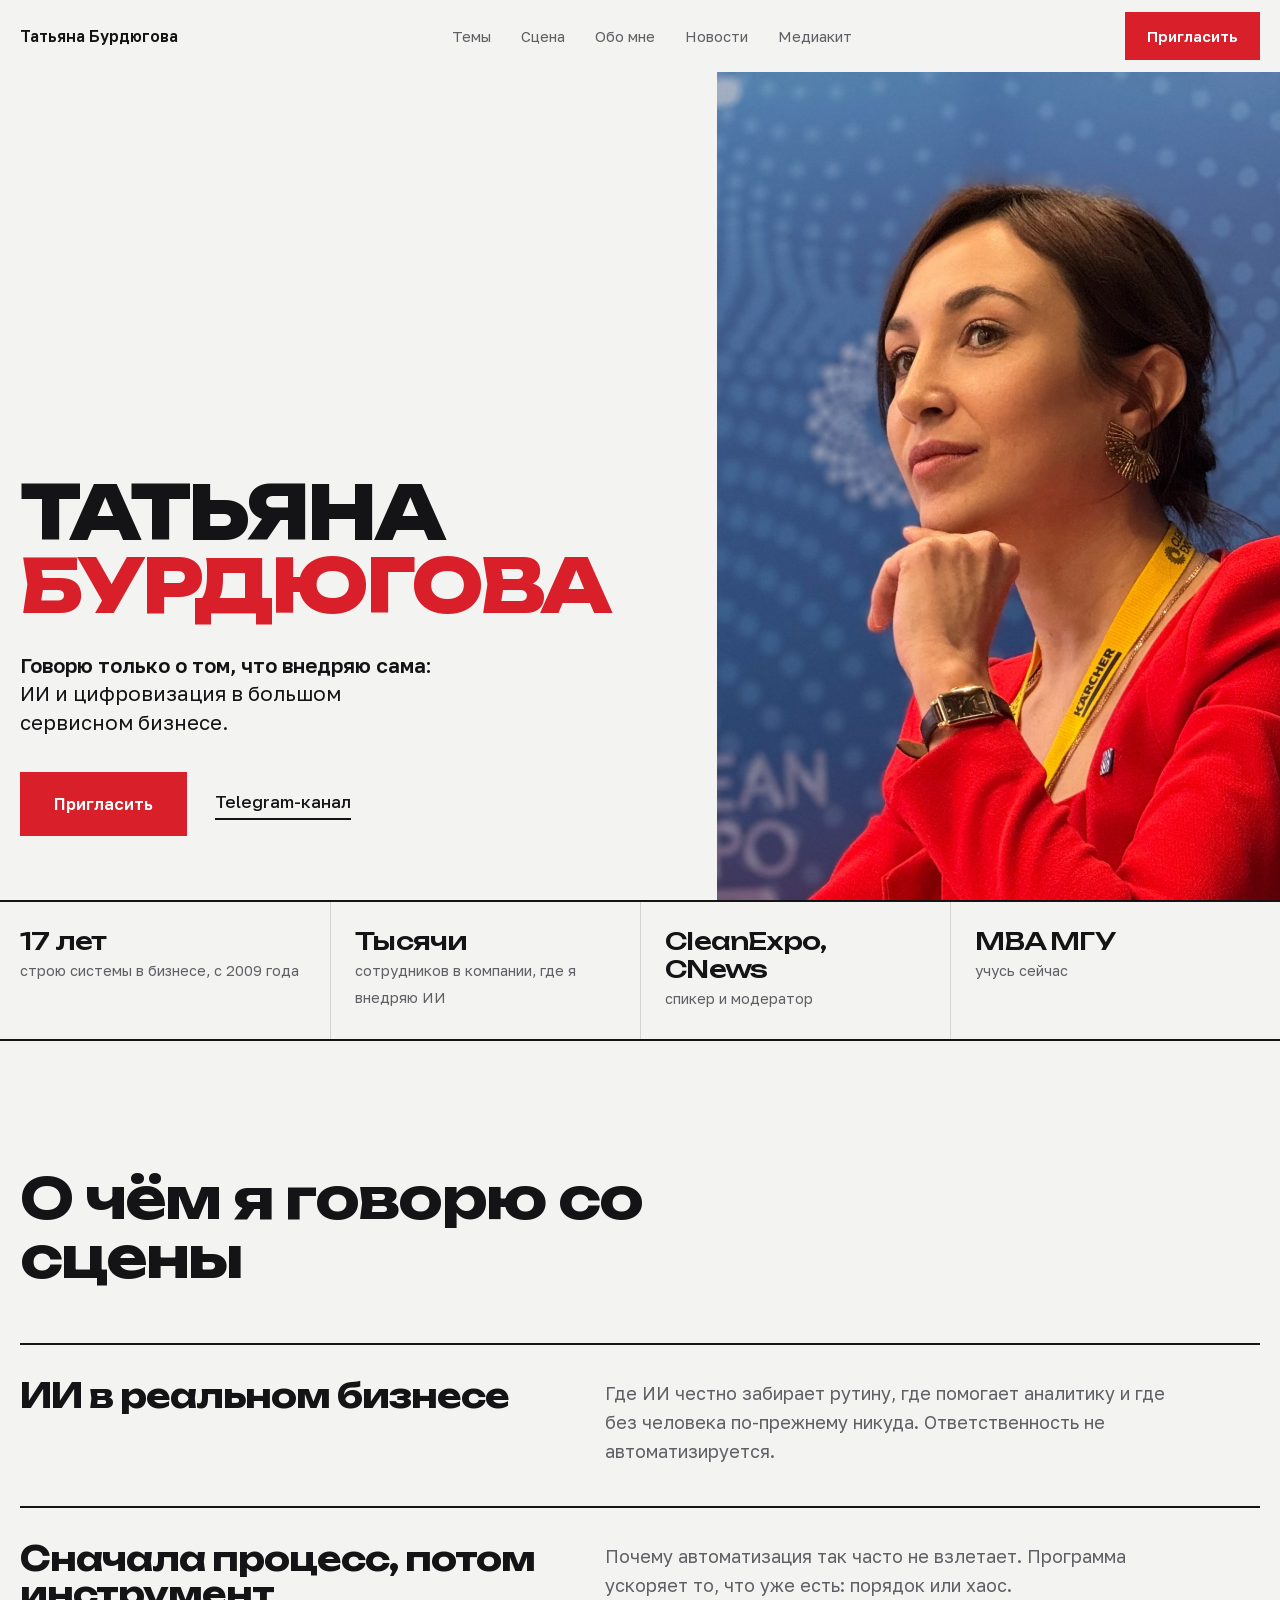
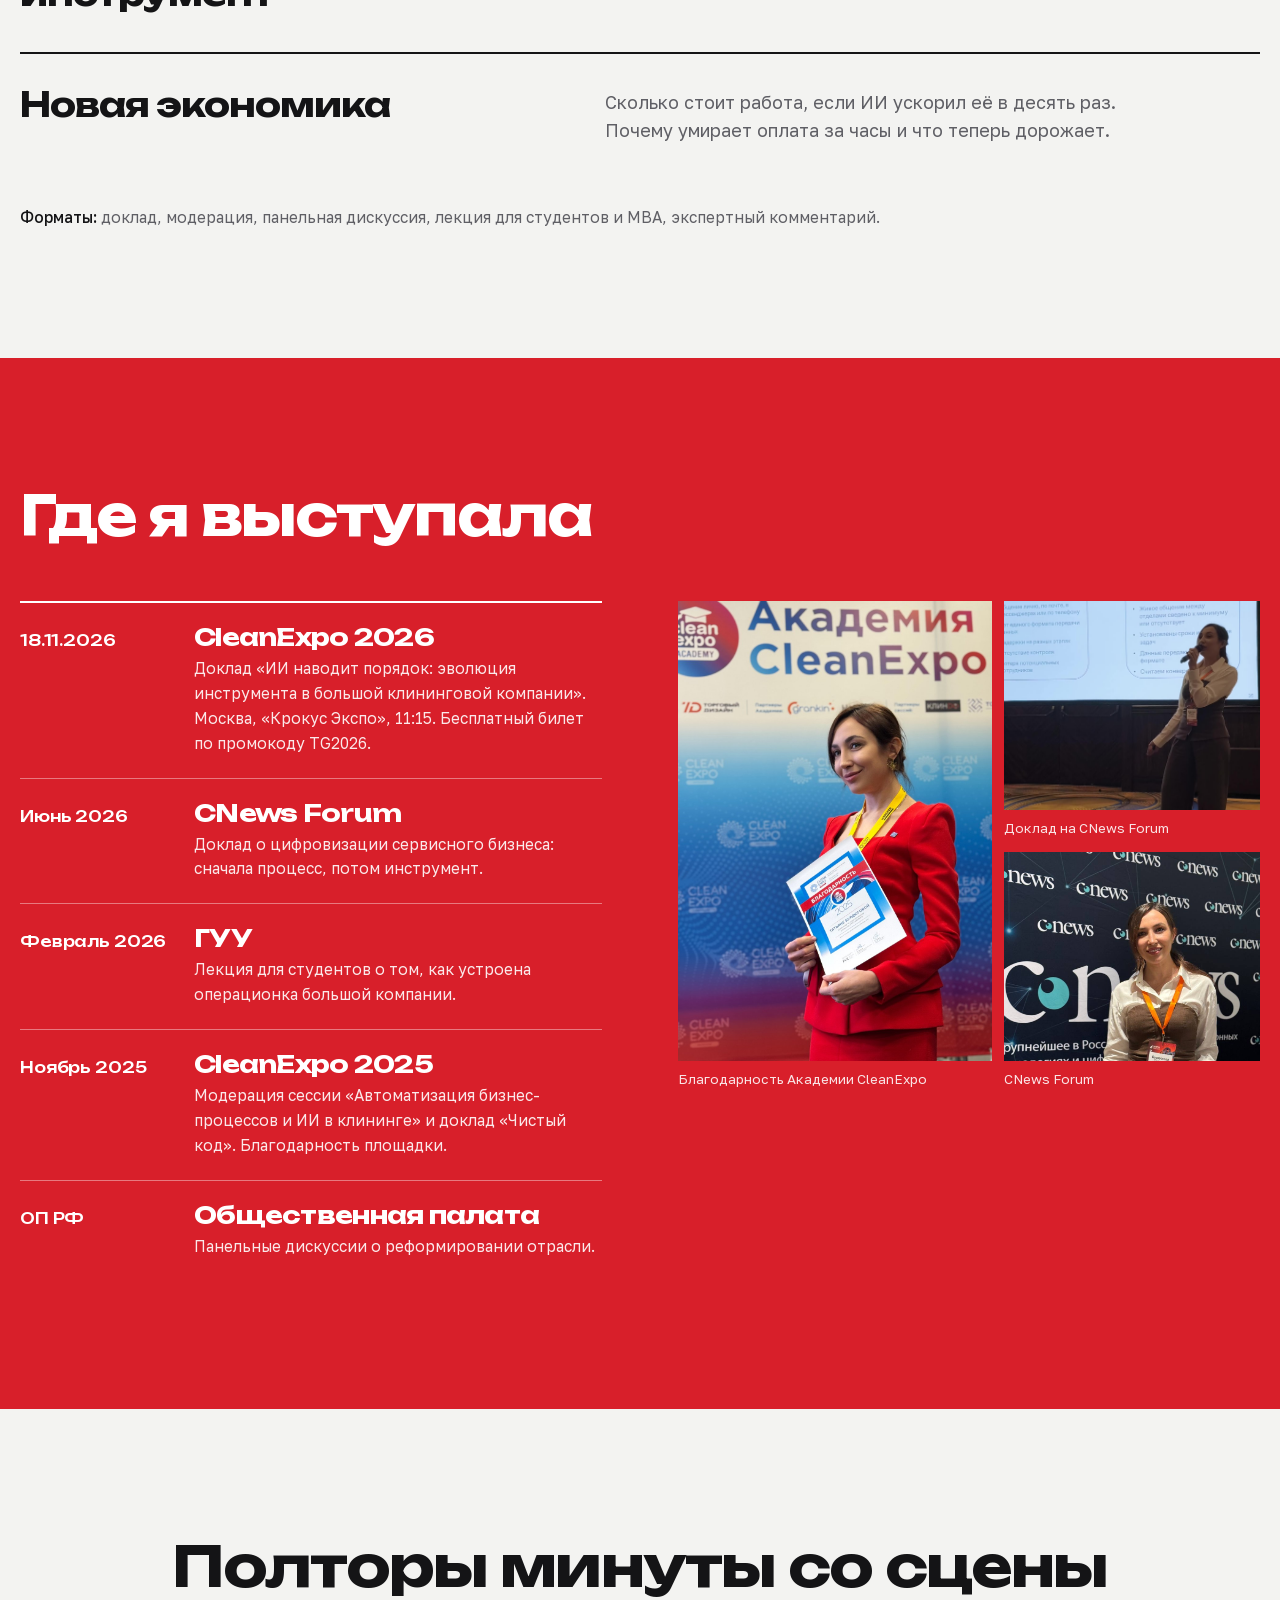
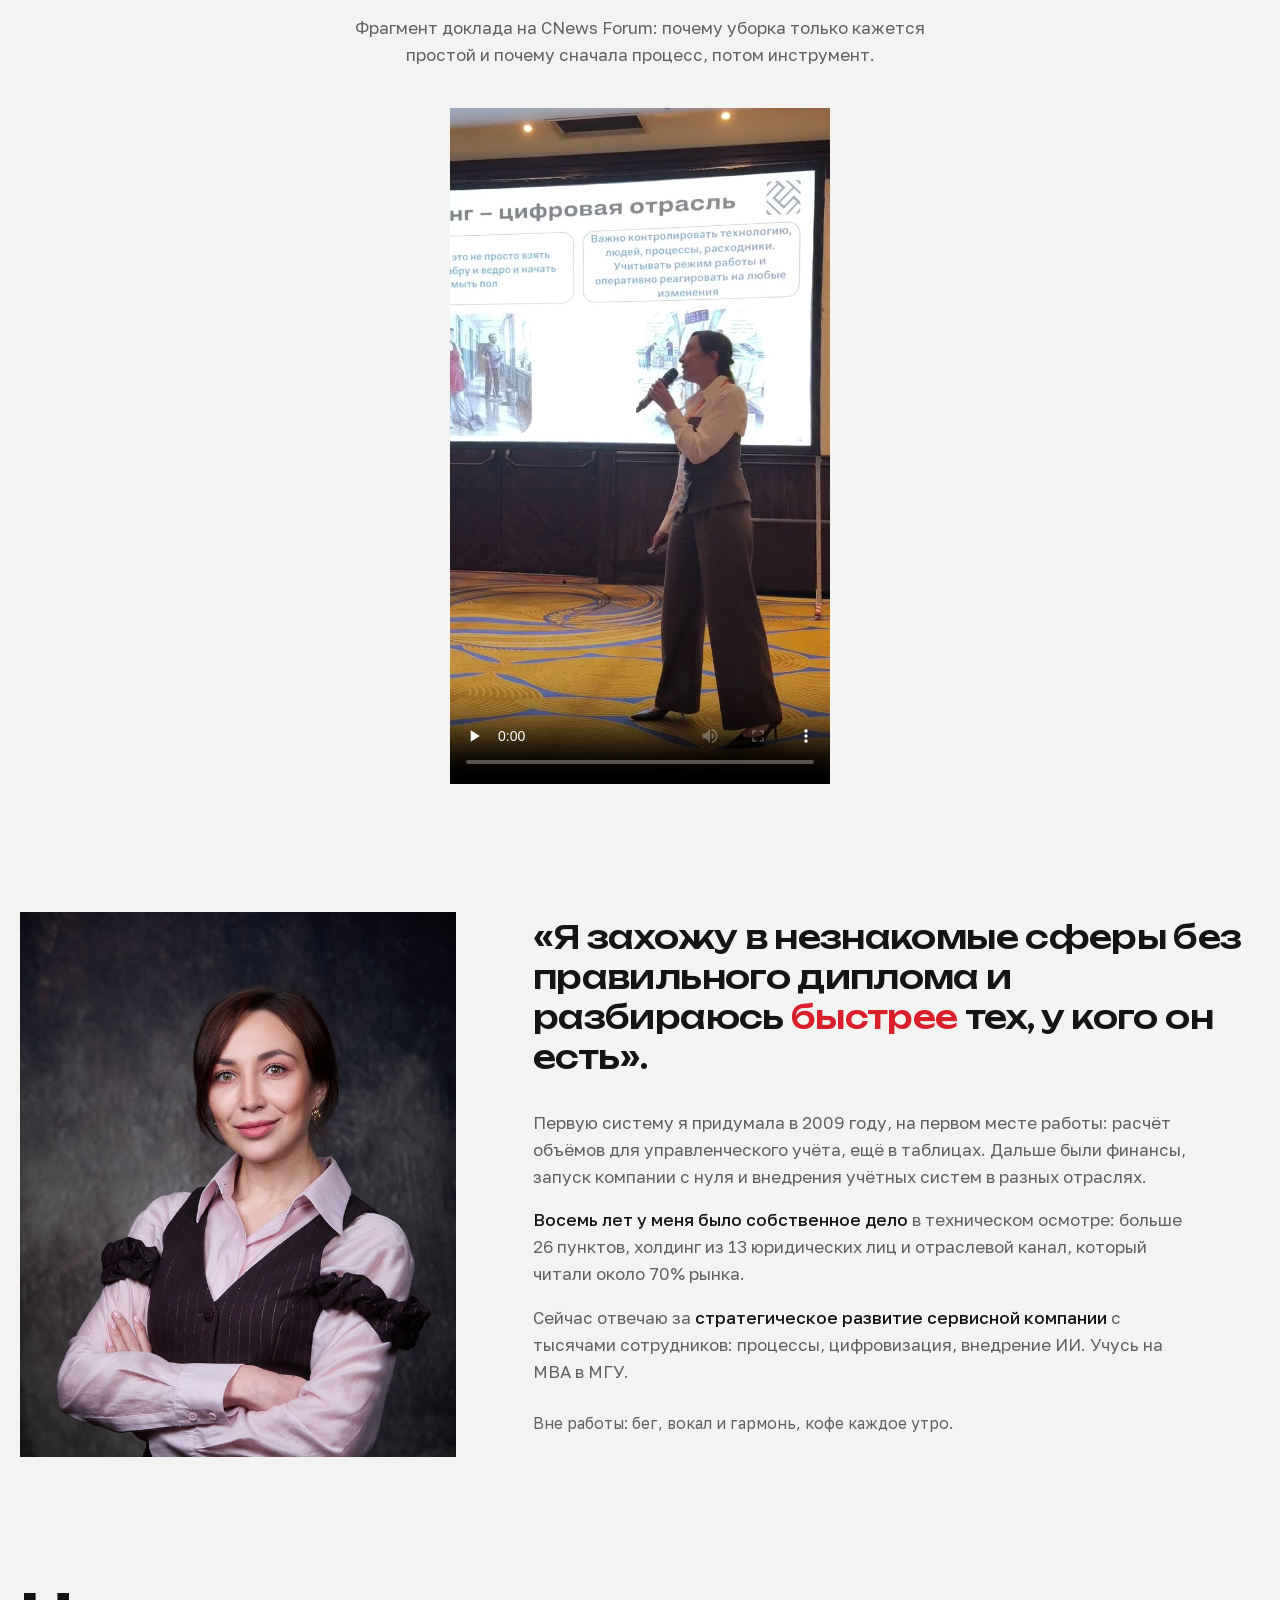
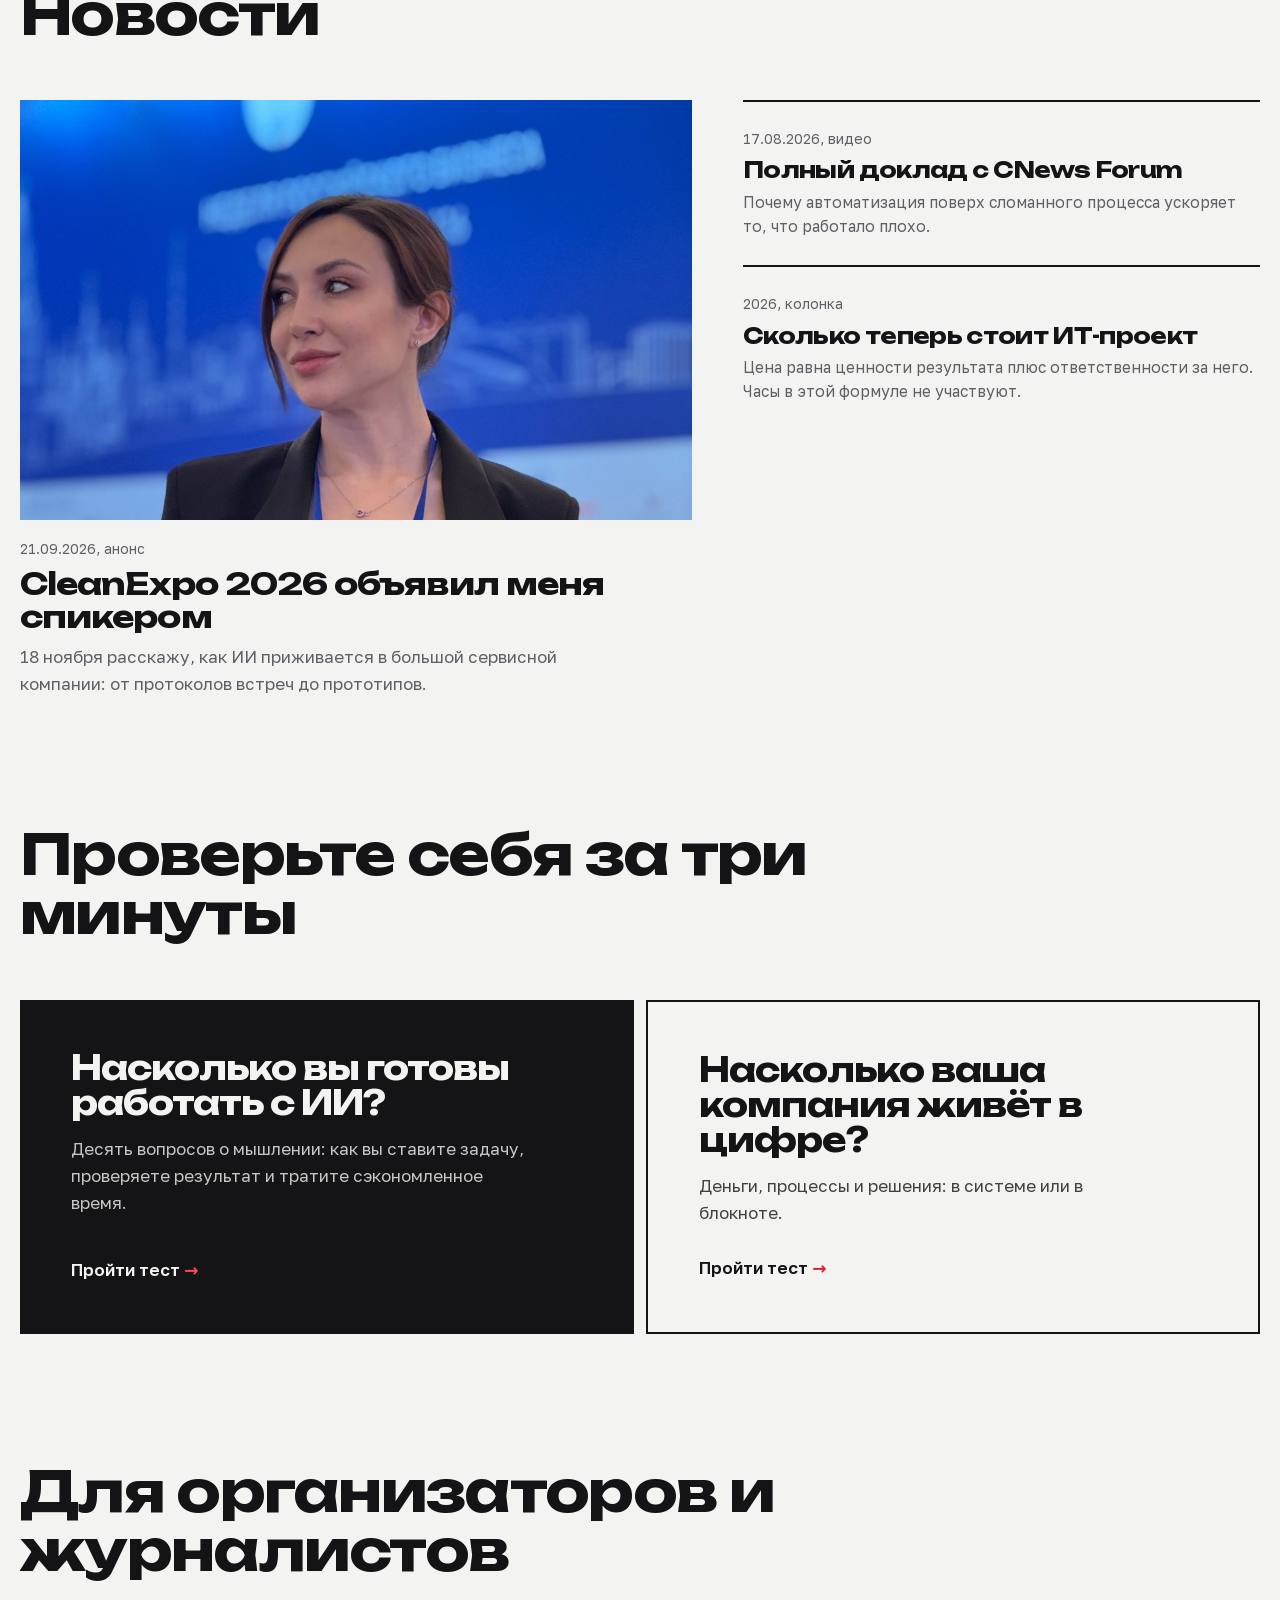
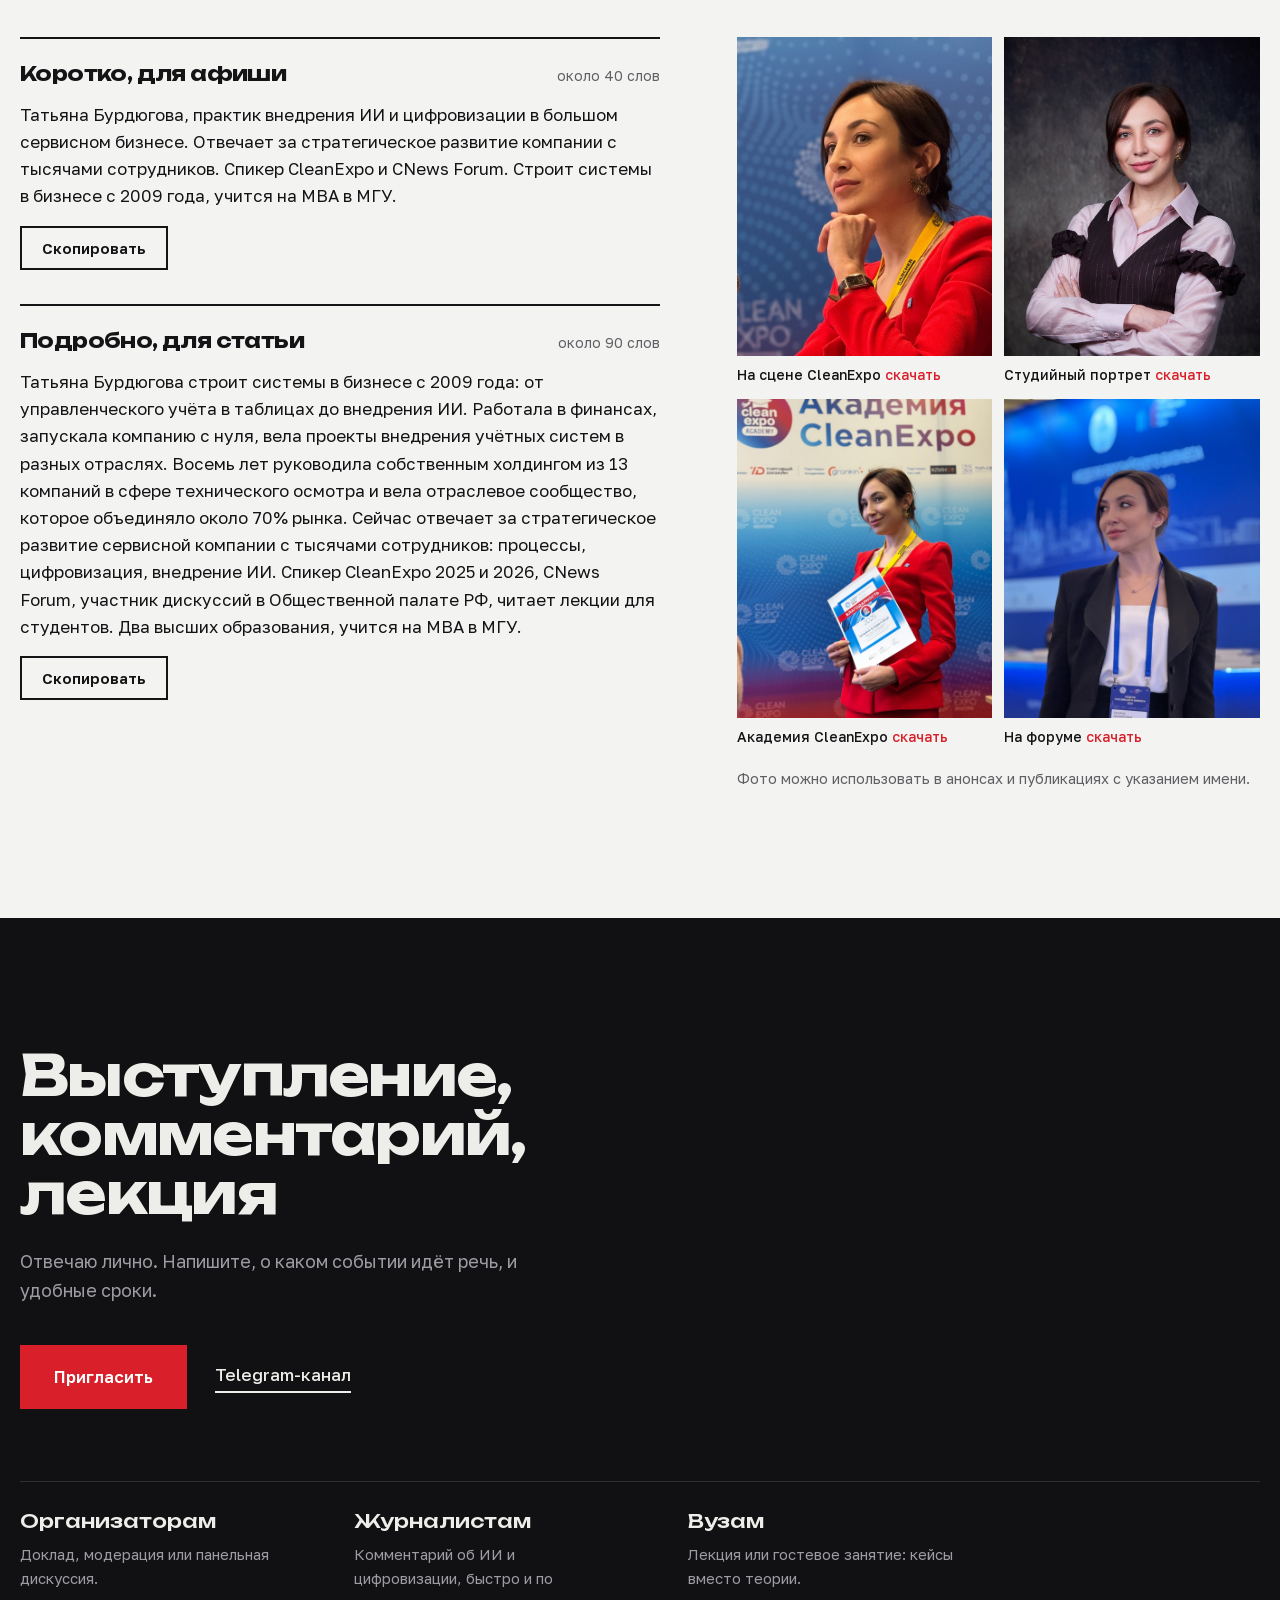
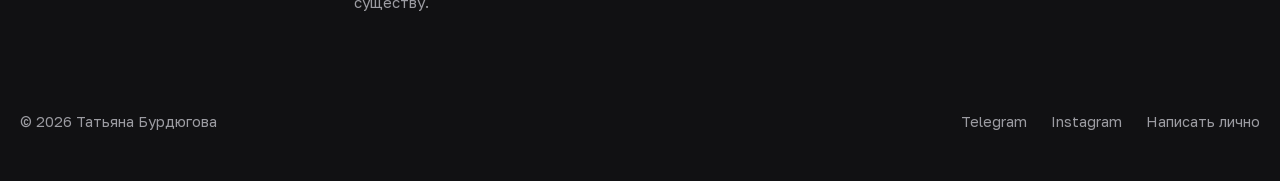
==== commit 18dddf93: "Посыл «Говорю только о том, что внедряю сама», полоса фактов, видео с CNews Forum, медиакит с биогра" ====
--- a/index.html
+++ b/index.html
@@ -6,7 +6,7 @@
 <title>Татьяна Бурдюгова · спикер: ИИ и управление в реальном бизнесе</title>
 <meta name="description" content="Татьяна Бурдюгова: спикер и практик. Как ИИ и цифровизация приживаются в большом сервисном бизнесе. Выступления, лекции, комментарии для СМИ.">
 <meta property="og:title" content="Татьяна Бурдюгова · ИИ и управление в реальном бизнесе">
-<meta property="og:description" content="Спикер и практик: как ИИ приживается в реальной работе большой компании.">
+<meta property="og:description" content="Говорю только о том, что внедряю сама: ИИ и цифровизация в большом сервисном бизнесе.">
 <meta property="og:image" content="https://tatyanaburdyugova.com/img/hero_stage.jpg">
 <meta property="og:url" content="https://tatyanaburdyugova.com/">
 <meta property="og:type" content="profile">
@@ -68,13 +68,12 @@
 
   .hero{display:grid;grid-template-columns:minmax(0,1.12fr) minmax(0,.88fr);min-height:calc(100dvh - 72px);max-height:960px}
   .hero .l{padding:4vh 40px 40px max(20px, calc((100vw - 1280px)/2));display:flex;flex-direction:column}
+  .hero .l{justify-content:flex-end;padding-bottom:64px !important}
   .hero h1{font-weight:800;font-size:clamp(40px,5.8vw,96px);line-height:.98;letter-spacing:-.04em;text-transform:uppercase;margin-top:auto}
   .hero h1 span{color:var(--red);display:block}
-  .hero .sub{font-size:clamp(18px,1.5vw,22px);line-height:1.45;max-width:30ch;margin-top:30px}
+  .hero .sub{font-size:clamp(19px,1.6vw,24px);line-height:1.4;max-width:36ch;margin-top:30px}
+  .hero .sub b{font-weight:600;color:var(--ink);display:block}
   .hero .cta{display:flex;gap:28px;align-items:center;margin-top:34px;flex-wrap:wrap}
-  .facts{display:grid;grid-template-columns:repeat(3,auto);justify-content:start;gap:clamp(24px,4vw,64px);margin-top:auto;padding-top:22px;border-top:2px solid var(--ink)}
-  .facts b{display:block;font-family:var(--display);font-weight:500;font-size:clamp(22px,2.2vw,32px);letter-spacing:-.03em;line-height:1.1}
-  .facts span{font-size:14px;color:var(--muted)}
   .hero .r{position:relative;overflow:hidden;background:#1b2b4b}
   .hero .r img{width:100%;height:100%;object-fit:cover;object-position:58% 30%}
   @media (max-width:960px){
@@ -82,10 +81,43 @@
     .hero .r{order:-1;height:62vh}
     .hero .l{padding:36px 20px 40px}
     .hero h1{margin-top:0}
-    .facts{grid-template-columns:1fr 1fr 1fr;gap:16px;margin-top:40px}
   }
 
   section{padding:clamp(80px,10vw,140px) 0}
+
+  .proof{border-top:2px solid var(--ink);border-bottom:2px solid var(--ink)}
+  .proof .wrap{display:grid;grid-template-columns:repeat(4,1fr)}
+  .proof .wrap>div{padding:26px 24px 28px 0}
+  .proof .wrap>div+div{padding-left:24px;border-left:1px solid var(--rule)}
+  .proof b{display:block;font-family:var(--display);font-weight:500;font-size:clamp(20px,1.9vw,28px);letter-spacing:-.03em;line-height:1.15}
+  .proof span{font-size:14.5px;color:var(--muted)}
+  @media (max-width:860px){.proof .wrap{grid-template-columns:1fr 1fr}.proof .wrap>div:nth-child(3){padding-left:0;border-left:0}.proof .wrap>div{border-top:1px solid var(--rule)}}
+
+  .vid{display:flex;flex-direction:column;align-items:center;text-align:center}
+  .vid h2{max-width:none}
+  .vid p{color:var(--muted);max-width:52ch;margin-top:18px}
+  .player{margin-top:40px;width:min(380px,100%);background:#000}
+  .player video{display:block;width:100%;height:auto;aspect-ratio:9/16}
+
+  /* медиакит */
+  .press{display:grid;grid-template-columns:1.1fr .9fr;gap:clamp(40px,6vw,96px);margin-top:56px;align-items:start}
+  .bio{border-top:2px solid var(--ink);padding:24px 0 34px}
+  .bio .hd{display:flex;justify-content:space-between;align-items:baseline;gap:16px;margin-bottom:14px}
+  .bio h3{font-size:20px}
+  .bio .hd small{color:var(--muted);font-size:14px}
+  .bio p{max-width:62ch}
+  .copy{margin-top:16px;background:none;border:2px solid var(--ink);color:var(--ink);font:600 15px var(--text);padding:11px 20px;cursor:pointer;transition:background .2s,color .2s}
+  .copy:hover{background:var(--ink);color:var(--paper)}
+  .copy.ok{background:var(--red);border-color:var(--red);color:#fff}
+  .pics{display:grid;grid-template-columns:1fr 1fr;gap:12px}
+  .pics a{display:block}
+  .pics .ph{overflow:hidden;aspect-ratio:4/5}
+  .pics img{width:100%;height:100%;object-fit:cover;transition:transform .6s var(--ease)}
+  .pics a:hover img{transform:scale(1.03)}
+  .pics span{display:block;font-size:14px;margin-top:8px;font-weight:500}
+  .pics span em{font-style:normal;color:var(--red)}
+  .press-note{margin-top:18px;color:var(--muted);font-size:14.5px}
+  @media (max-width:900px){.press{grid-template-columns:1fr}}
 
   .topics{margin-top:56px}
   .topic{display:grid;grid-template-columns:5fr 6fr;gap:40px;padding:34px 0 40px;border-top:2px solid var(--ink)}
@@ -172,7 +204,7 @@
 
 <header class="wrap top">
   <a class="nm" href="#">Татьяна Бурдюгова</a>
-  <nav aria-label="Разделы"><a href="#topics">Темы</a><a href="#stage">Сцена</a><a href="#about">Обо мне</a><a href="#news">Новости</a><a href="#tests">Тесты</a></nav>
+  <nav aria-label="Разделы"><a href="#topics">Темы</a><a href="#stage">Сцена</a><a href="#about">Обо мне</a><a href="#news">Новости</a><a href="#press">Медиакит</a></nav>
   <a class="btn" href="#contact">Пригласить</a>
 </header>
 
@@ -180,16 +212,20 @@
 <section class="hero" style="padding:0" aria-label="Татьяна Бурдюгова">
   <div class="l">
     <h1>Татьяна <span>Бурдюгова</span></h1>
-    <p class="sub">Спикер и практик. Рассказываю, как ИИ на самом деле приживается в большом сервисном бизнесе.</p>
+    <p class="sub"><b>Говорю только о том, что внедряю сама:</b> ИИ и цифровизация в большом сервисном бизнесе.</p>
     <div class="cta"><a class="btn" href="#contact">Пригласить</a><a class="lnk" href="https://t.me/tatyana_and_coffee" target="_blank" rel="noopener">Telegram-канал</a></div>
-    <div class="facts">
-      <div><b>17 лет</b><span>строю системы в бизнесе</span></div>
-      <div><b>CleanExpo</b><span>модератор и спикер</span></div>
-      <div><b>CNews Forum</b><span>спикер</span></div>
-    </div>
   </div>
   <div class="r"><img src="img/hero_stage.jpg" alt="Татьяна Бурдюгова модерирует сессию на CleanExpo" width="1677" height="1600" fetchpriority="high"></div>
 </section>
+
+<div class="proof">
+  <div class="wrap">
+    <div><b>17 лет</b><span>строю системы в бизнесе, с 2009 года</span></div>
+    <div><b>Тысячи</b><span>сотрудников в компании, где я внедряю ИИ</span></div>
+    <div><b>CleanExpo, CNews</b><span>спикер и модератор</span></div>
+    <div><b>MBA МГУ</b><span>учусь сейчас</span></div>
+  </div>
+</div>
 
 <section id="topics">
   <div class="wrap">
@@ -223,11 +259,19 @@
   </div>
 </section>
 
-<section id="about">
+<section id="video">
+  <div class="wrap vid">
+    <h2 class="rv">Полторы минуты со сцены</h2>
+    <p class="rv">Фрагмент доклада на CNews Forum: почему уборка только кажется простой и почему сначала процесс, потом инструмент.</p>
+    <div class="player rv"><video controls preload="none" playsinline poster="video/cnews_poster.jpg" width="720" height="1280"><source src="video/cnews_fragment.mp4" type="video/mp4"></video></div>
+  </div>
+</section>
+
+<section id="about" style="padding-top:0">
   <div class="wrap about">
     <div class="ph rv"><img src="img/portrait.jpg" alt="Татьяна Бурдюгова, портрет" width="724" height="1086" loading="lazy"></div>
     <div class="rv">
-      <blockquote>«Я захожу в незнакомые сферы без правильного диплома и разбираюсь <span>быстрее</span>. Так устроен мой мозг».</blockquote>
+      <blockquote>«Я захожу в незнакомые сферы без правильного диплома и разбираюсь <span>быстрее</span> тех, у кого он есть».</blockquote>
       <p>Первую систему я придумала в 2009 году, на первом месте работы: расчёт объёмов для управленческого учёта, ещё в таблицах. Дальше были финансы, запуск компании с нуля и внедрения учётных систем в разных отраслях.</p>
       <p><b>Восемь лет у меня было собственное дело</b> в техническом осмотре: больше 26 пунктов, холдинг из 13 юридических лиц и отраслевой канал, который читали около 70% рынка.</p>
       <p>Сейчас отвечаю за <b>стратегическое развитие сервисной компании</b> с тысячами сотрудников: процессы, цифровизация, внедрение ИИ. Учусь на MBA в МГУ.</p>
@@ -263,6 +307,34 @@
     </div>
   </div>
 </section>
+<section id="press" style="padding-top:0">
+  <div class="wrap">
+    <h2 class="rv">Для организаторов и журналистов</h2>
+    <div class="press">
+      <div>
+        <div class="bio rv">
+          <div class="hd"><h3>Коротко, для афиши</h3><small>около 40 слов</small></div>
+          <p id="bio-short">Татьяна Бурдюгова, практик внедрения ИИ и цифровизации в большом сервисном бизнесе. Отвечает за стратегическое развитие компании с тысячами сотрудников. Спикер CleanExpo и CNews Forum. Строит системы в бизнесе с 2009 года, учится на MBA в МГУ.</p>
+          <button class="copy" data-copy="bio-short">Скопировать</button>
+        </div>
+        <div class="bio rv">
+          <div class="hd"><h3>Подробно, для статьи</h3><small>около 90 слов</small></div>
+          <p id="bio-long">Татьяна Бурдюгова строит системы в бизнесе с 2009 года: от управленческого учёта в таблицах до внедрения ИИ. Работала в финансах, запускала компанию с нуля, вела проекты внедрения учётных систем в разных отраслях. Восемь лет руководила собственным холдингом из 13 компаний в сфере технического осмотра и вела отраслевое сообщество, которое объединяло около 70% рынка. Сейчас отвечает за стратегическое развитие сервисной компании с тысячами сотрудников: процессы, цифровизация, внедрение ИИ. Спикер CleanExpo 2025 и 2026, CNews Forum, участник дискуссий в Общественной палате РФ, читает лекции для студентов. Два высших образования, учится на MBA в МГУ.</p>
+          <button class="copy" data-copy="bio-long">Скопировать</button>
+        </div>
+      </div>
+      <div class="rv">
+        <div class="pics">
+          <a href="press/burdyugova_stage_cleanexpo.jpg" download><div class="ph"><img src="img/hero_stage.jpg" alt="Татьяна Бурдюгова на сцене CleanExpo" loading="lazy" style="object-position:58% 30%"></div><span>На сцене CleanExpo <em>скачать</em></span></a>
+          <a href="press/burdyugova_portrait.jpg" download><div class="ph"><img src="img/portrait.jpg" alt="Татьяна Бурдюгова, студийный портрет" loading="lazy" style="object-position:center 15%"></div><span>Студийный портрет <em>скачать</em></span></a>
+          <a href="press/burdyugova_award_cleanexpo.jpg" download><div class="ph"><img src="img/award.jpg" alt="Татьяна Бурдюгова с благодарностью CleanExpo" loading="lazy" style="object-position:45% 30%"></div><span>Академия CleanExpo <em>скачать</em></span></a>
+          <a href="press/burdyugova_forum.jpg" download><div class="ph"><img src="img/forum.jpg" alt="Татьяна Бурдюгова на форуме" loading="lazy" style="object-position:center 20%"></div><span>На форуме <em>скачать</em></span></a>
+        </div>
+        <p class="press-note">Фото можно использовать в анонсах и публикациях с указанием имени.</p>
+      </div>
+    </div>
+  </div>
+</section>
 </main>
 
 <footer id="contact" class="contact">
@@ -280,6 +352,11 @@
 </footer>
 
 <script>
+  document.querySelectorAll('.copy').forEach(b => b.addEventListener('click', async () => {
+    const t = document.getElementById(b.dataset.copy).innerText;
+    try { await navigator.clipboard.writeText(t); } catch (e) { const r = document.createRange(); r.selectNodeContents(document.getElementById(b.dataset.copy)); getSelection().removeAllRanges(); getSelection().addRange(r); document.execCommand('copy'); }
+    b.textContent = 'Скопировано'; b.classList.add('ok'); setTimeout(() => { b.textContent = 'Скопировать'; b.classList.remove('ok'); }, 2000);
+  }));
   if (matchMedia('(prefers-reduced-motion: no-preference)').matches) {
     const io = new IntersectionObserver(es => es.forEach(e => { if (e.isIntersecting) { e.target.classList.add('on'); io.unobserve(e.target); } }), { threshold: .12 });
     document.querySelectorAll('.rv').forEach(el => io.observe(el));
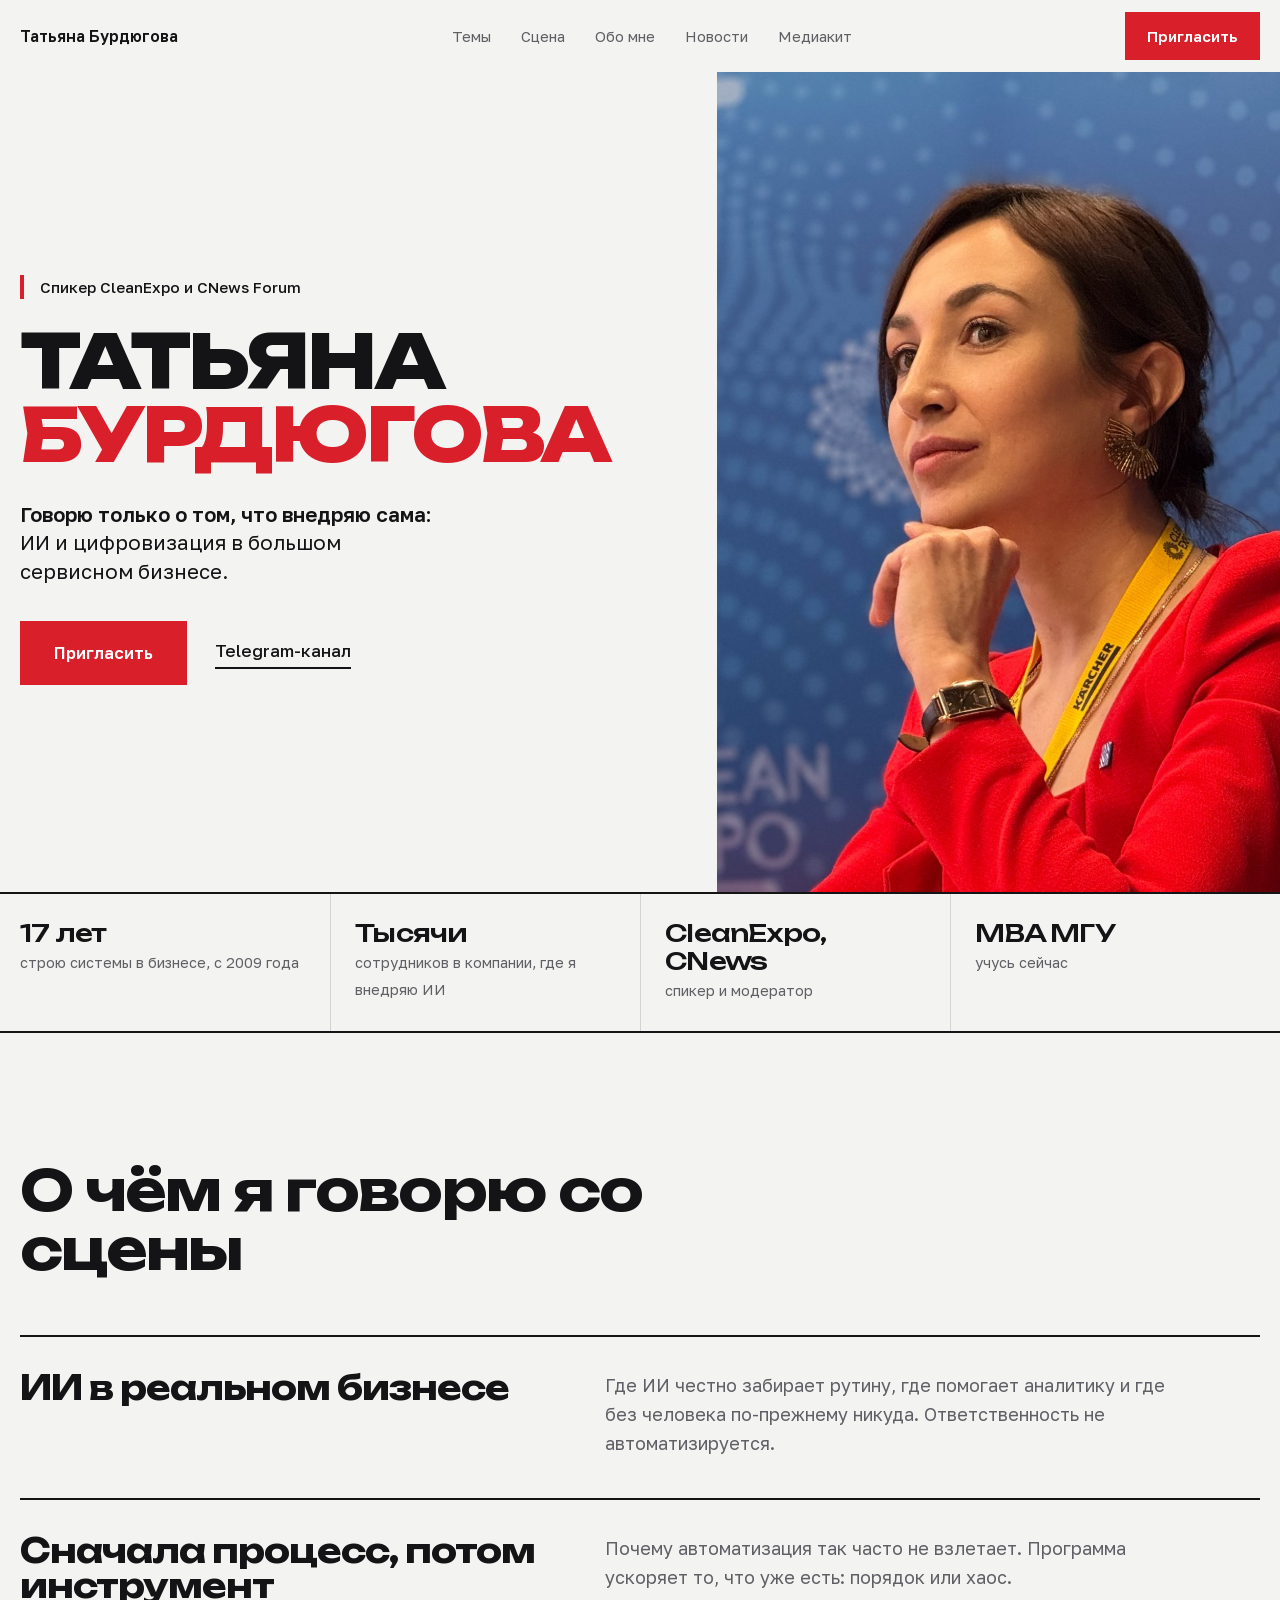
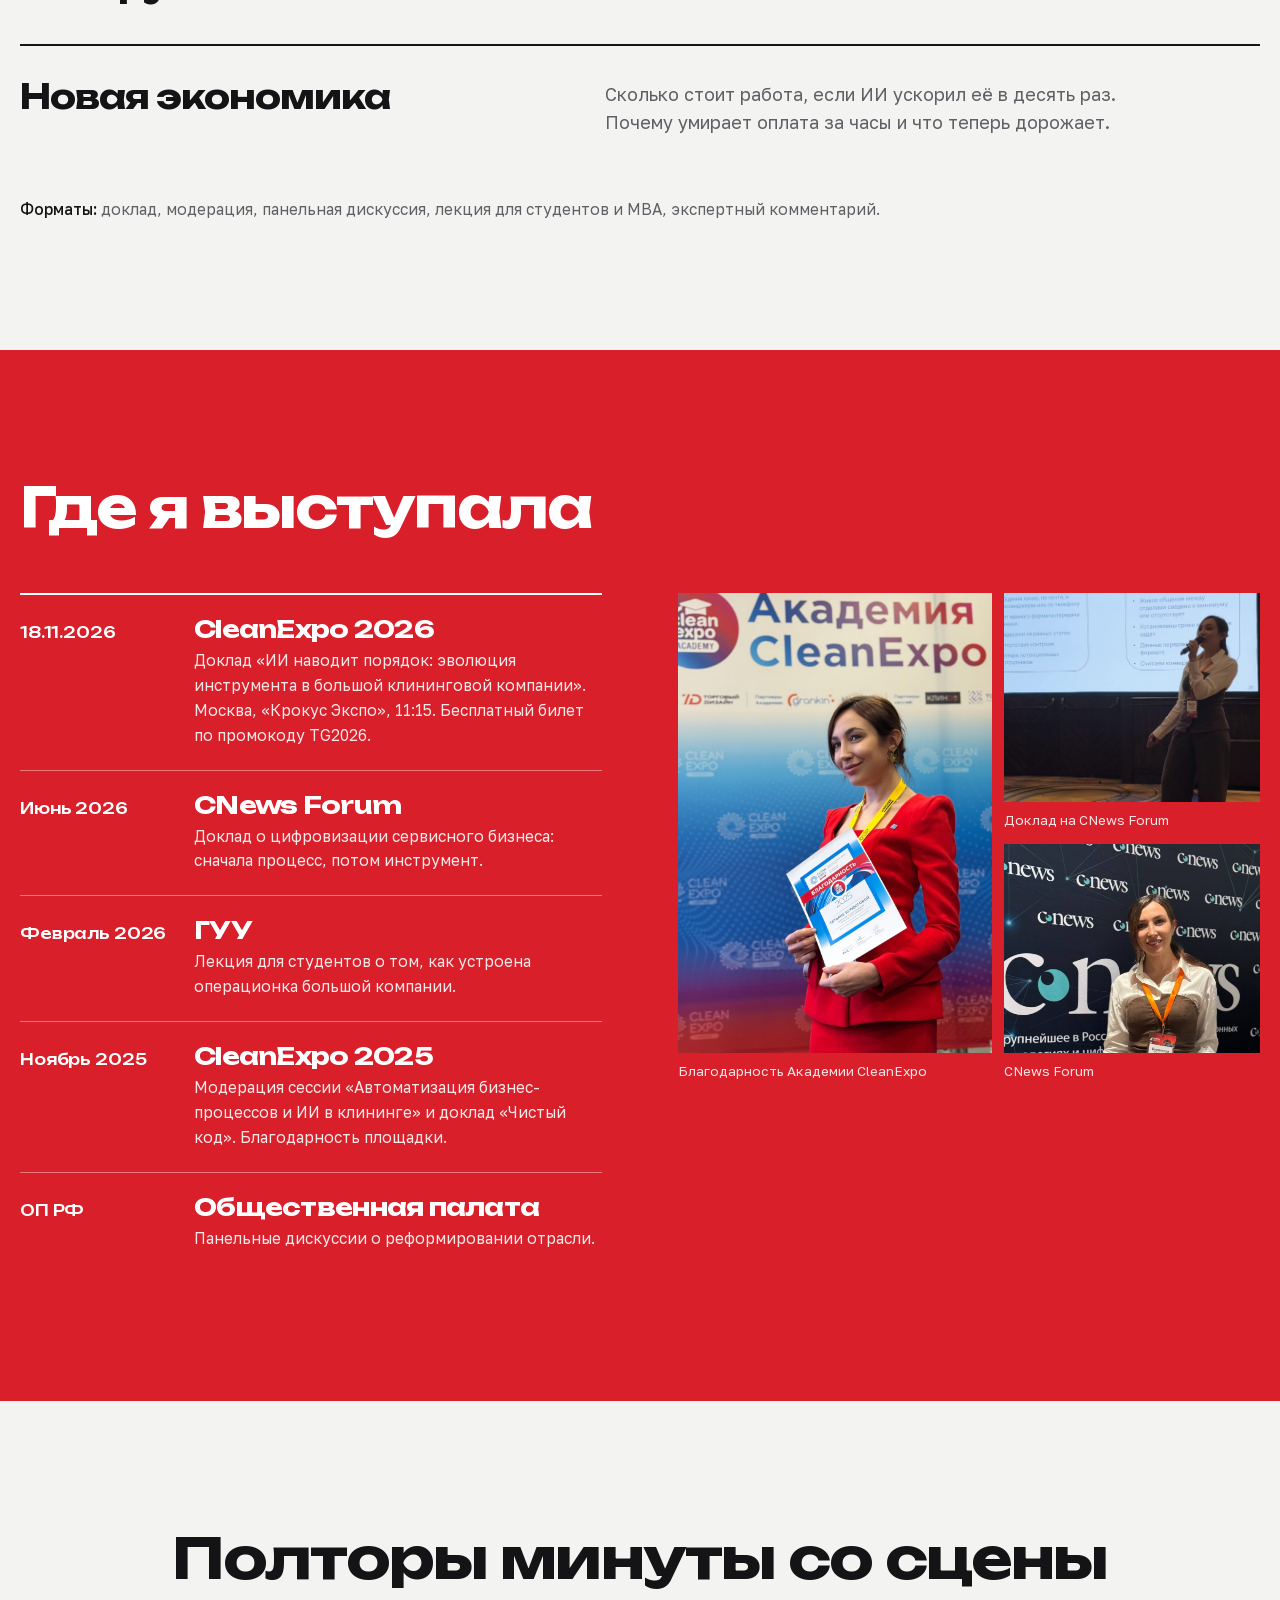
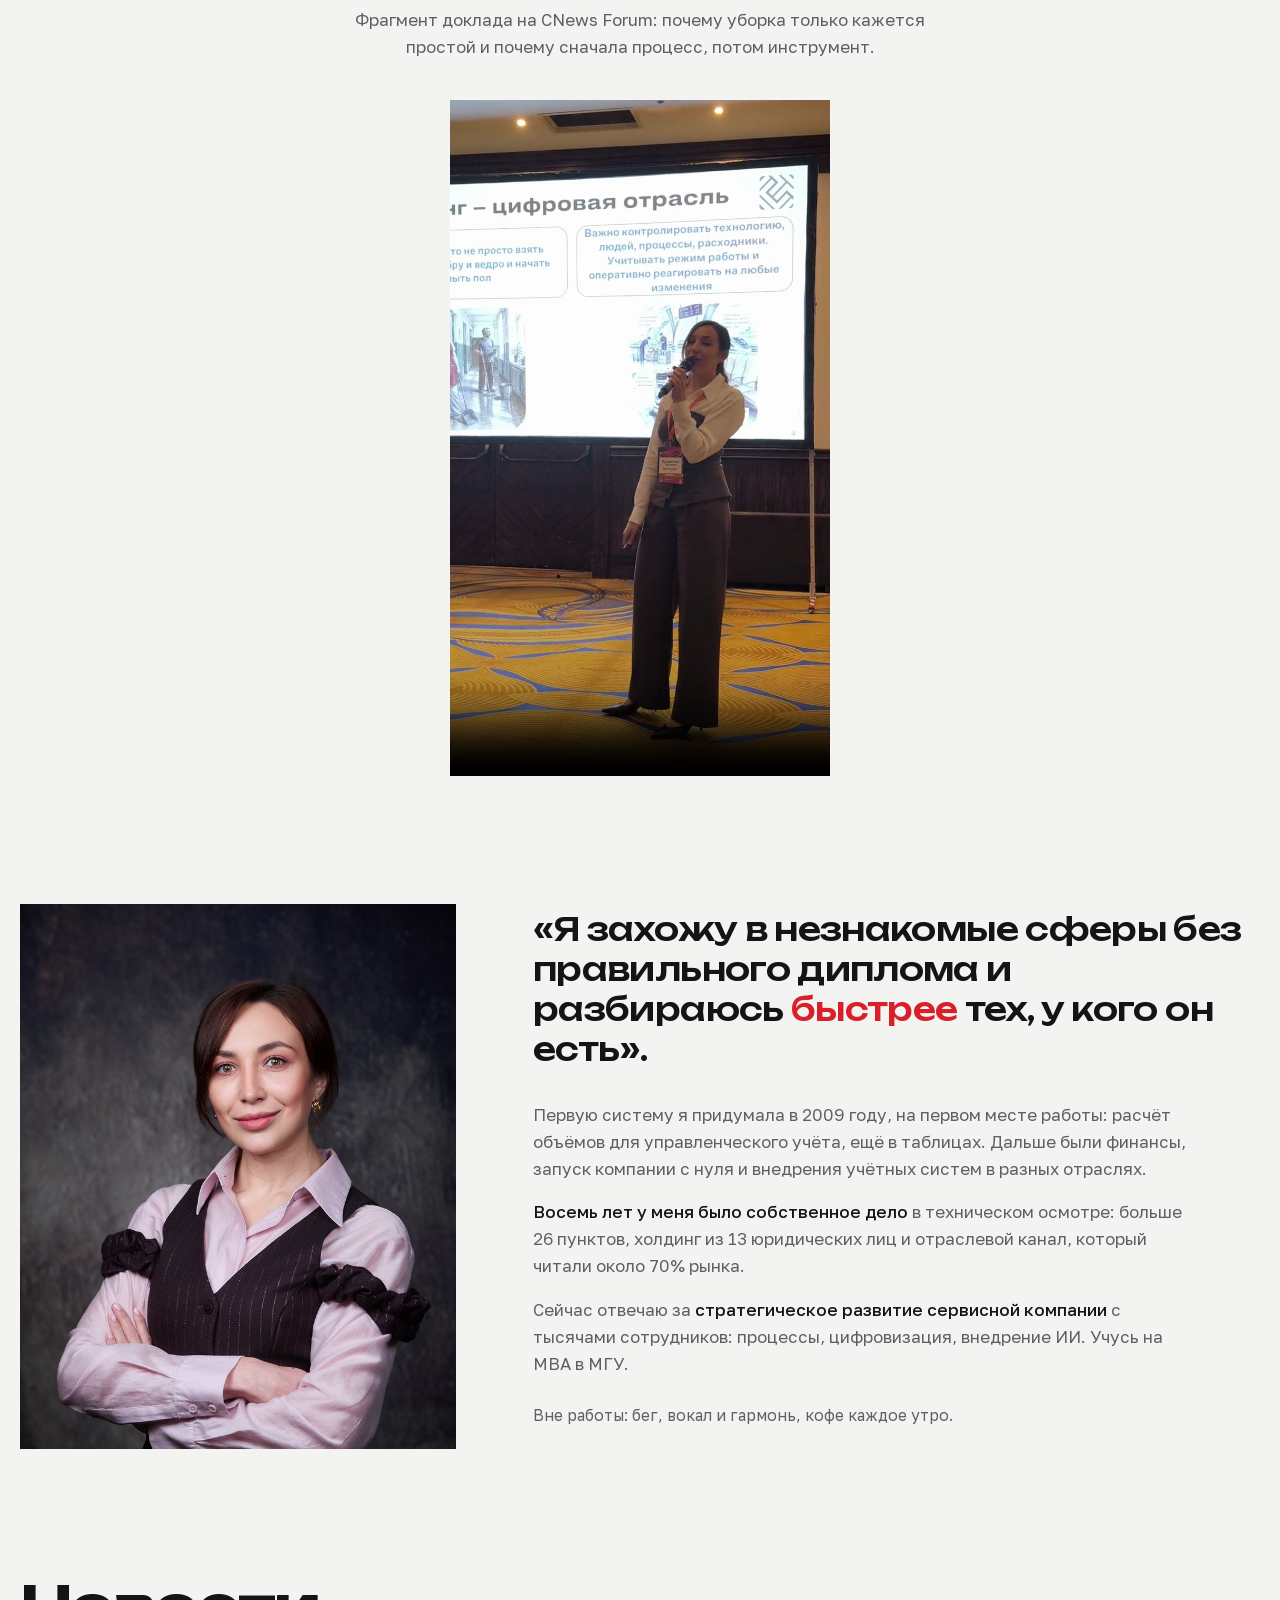
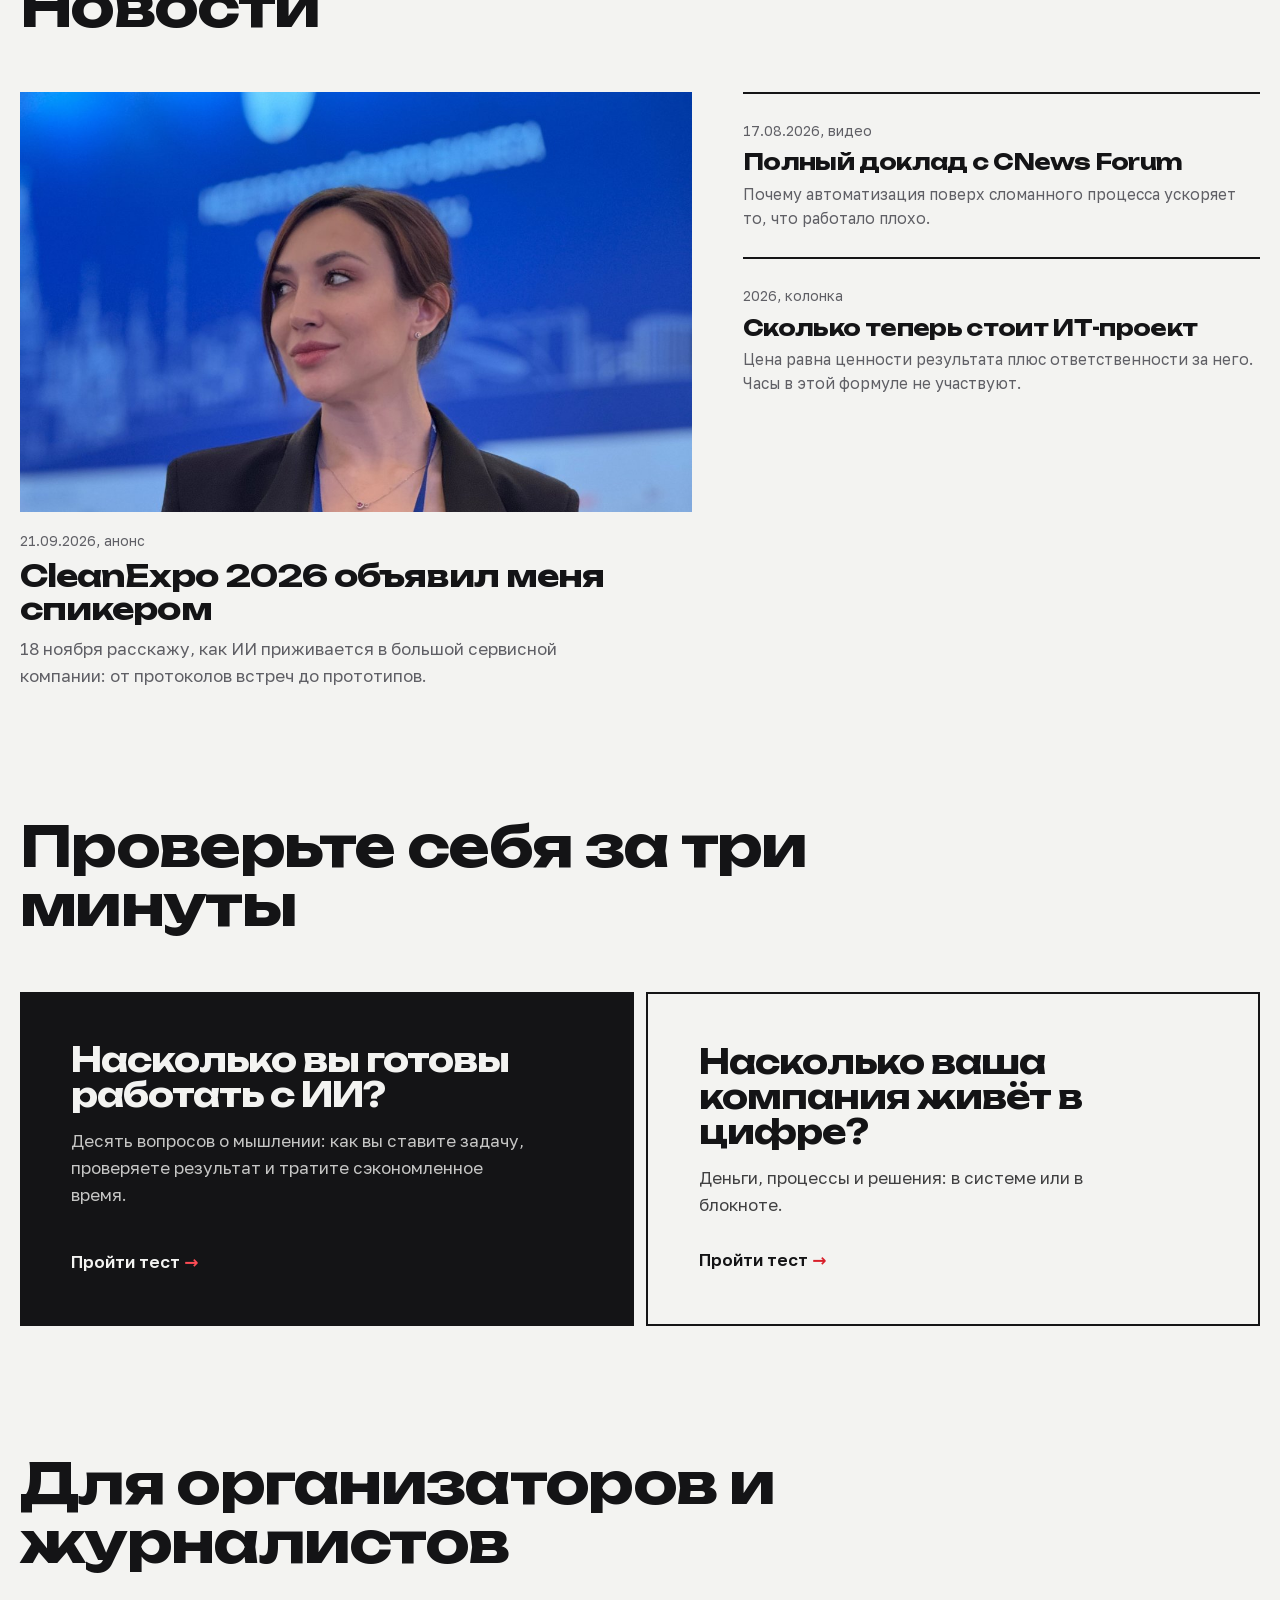
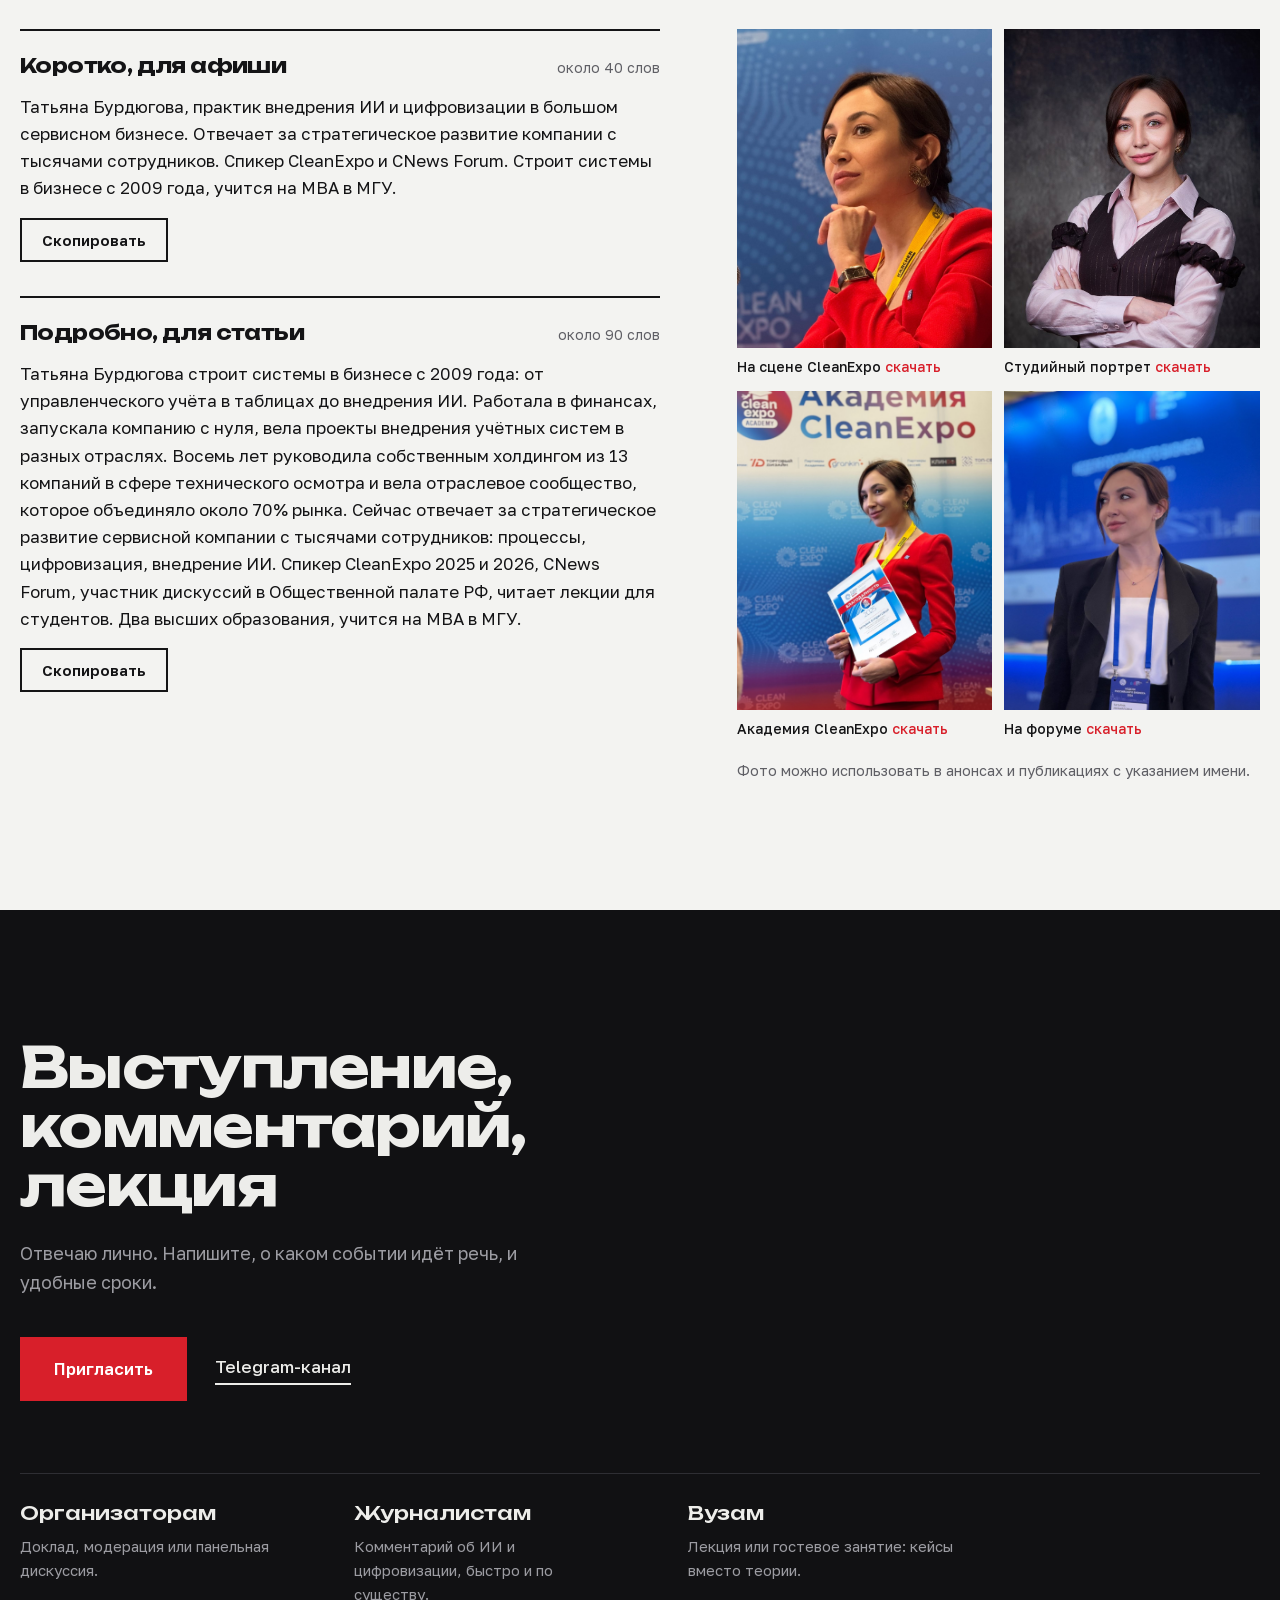
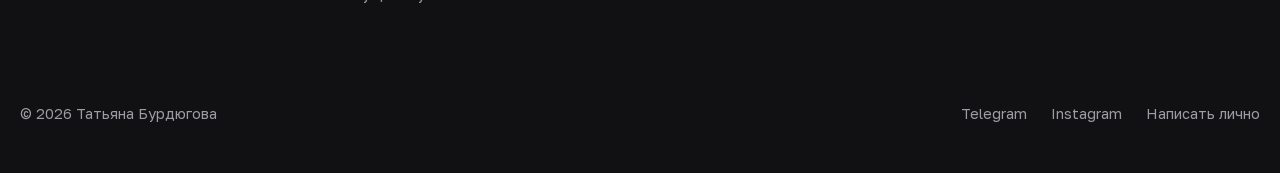
==== commit f7db5134: "Первый экран по центру колонки со строкой «Спикер CleanExpo и CNews Forum»; новая обложка видео Co-A" ====
--- a/index.html
+++ b/index.html
@@ -66,11 +66,12 @@
   .top .btn{padding:12px 22px;font-size:15px}
   @media (max-width:860px){.top nav{display:none}}
 
-  .hero{display:grid;grid-template-columns:minmax(0,1.12fr) minmax(0,.88fr);min-height:calc(100dvh - 72px);max-height:960px}
+  .hero{display:grid;grid-template-columns:minmax(0,1.12fr) minmax(0,.88fr);min-height:min(calc(100dvh - 72px), 820px)}
   .hero .l{padding:4vh 40px 40px max(20px, calc((100vw - 1280px)/2));display:flex;flex-direction:column}
-  .hero .l{justify-content:flex-end;padding-bottom:64px !important}
-  .hero h1{font-weight:800;font-size:clamp(40px,5.8vw,96px);line-height:.98;letter-spacing:-.04em;text-transform:uppercase;margin-top:auto}
+  .hero .l{justify-content:center}
+  .hero h1{font-weight:800;font-size:clamp(40px,5.8vw,96px);line-height:.98;letter-spacing:-.04em;text-transform:uppercase}
   .hero h1 span{color:var(--red);display:block}
+  .hero .role{font-weight:500;font-size:clamp(15px,1.2vw,18px);margin-bottom:26px;padding-left:16px;border-left:4px solid var(--red)}
   .hero .sub{font-size:clamp(19px,1.6vw,24px);line-height:1.4;max-width:36ch;margin-top:30px}
   .hero .sub b{font-weight:600;color:var(--ink);display:block}
   .hero .cta{display:flex;gap:28px;align-items:center;margin-top:34px;flex-wrap:wrap}
@@ -211,6 +212,7 @@
 <main>
 <section class="hero" style="padding:0" aria-label="Татьяна Бурдюгова">
   <div class="l">
+    <p class="role">Спикер CleanExpo и CNews Forum</p>
     <h1>Татьяна <span>Бурдюгова</span></h1>
     <p class="sub"><b>Говорю только о том, что внедряю сама:</b> ИИ и цифровизация в большом сервисном бизнесе.</p>
     <div class="cta"><a class="btn" href="#contact">Пригласить</a><a class="lnk" href="https://t.me/tatyana_and_coffee" target="_blank" rel="noopener">Telegram-канал</a></div>
